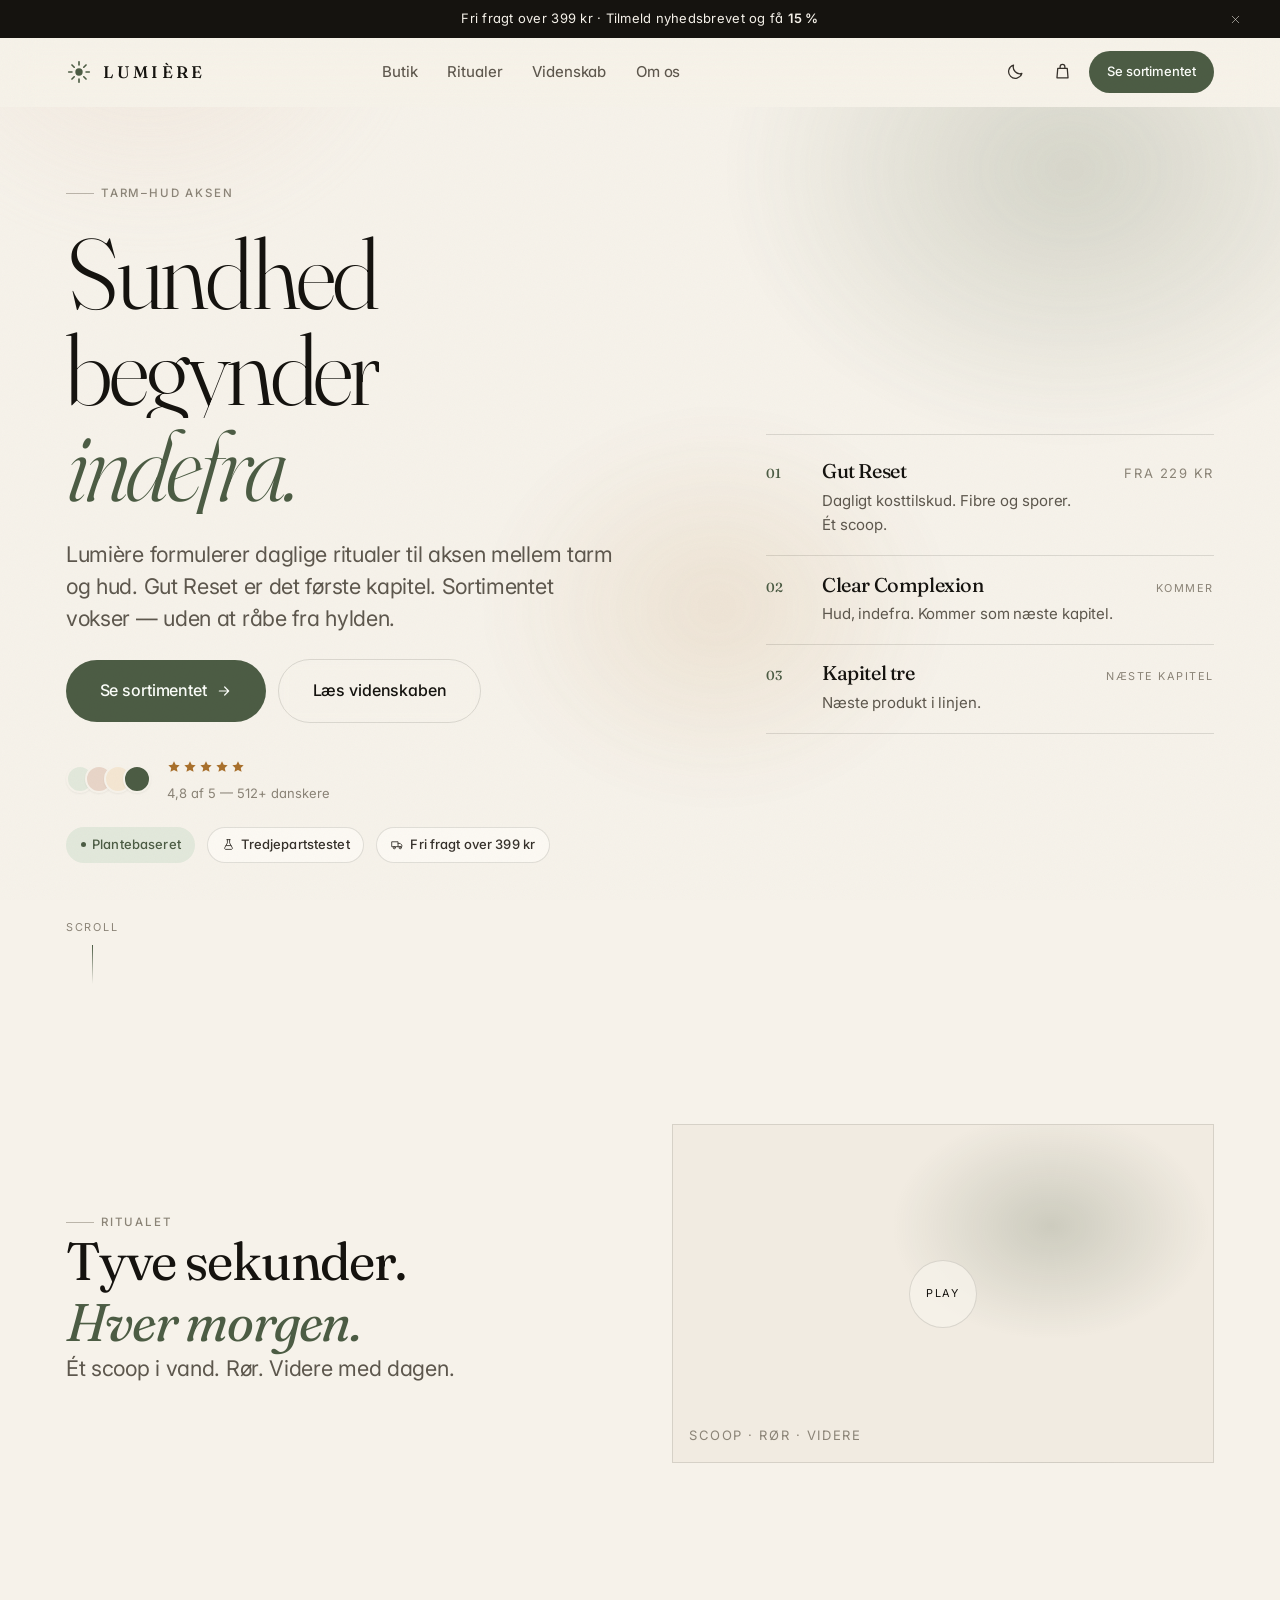
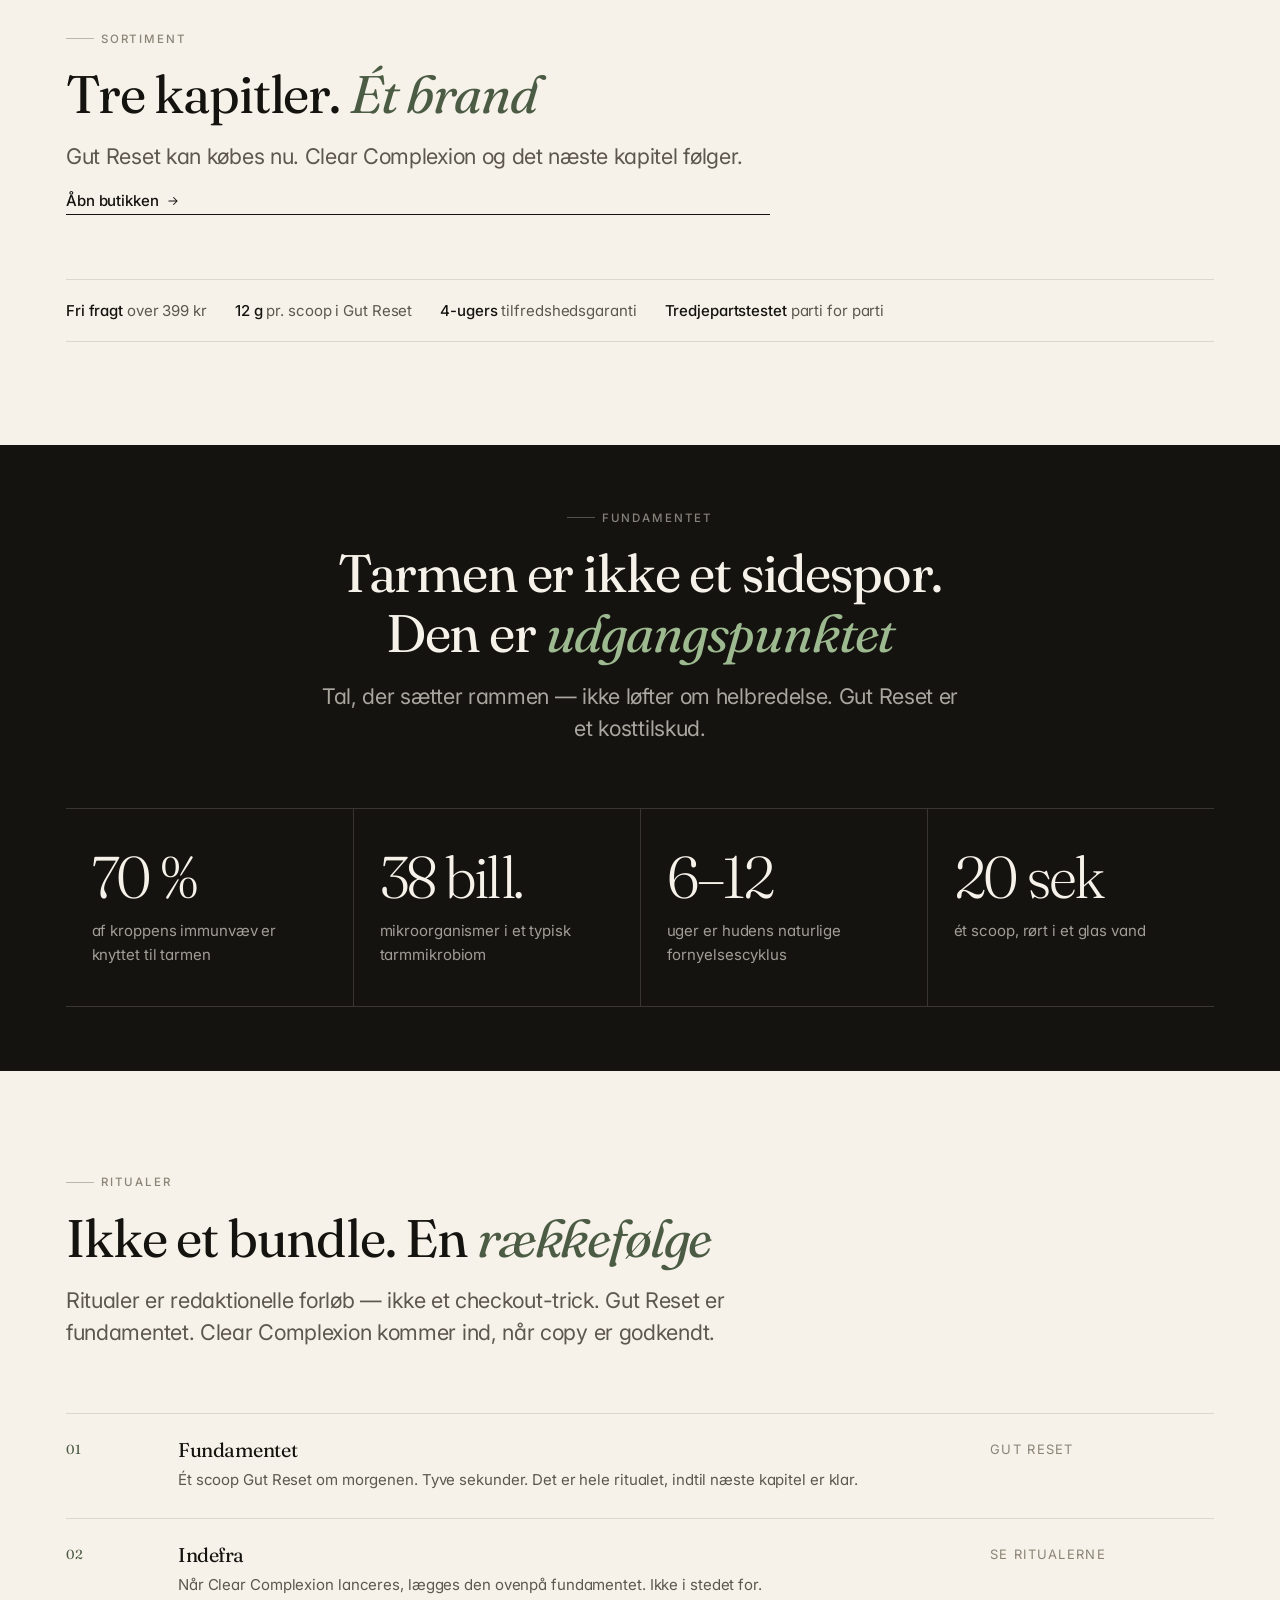
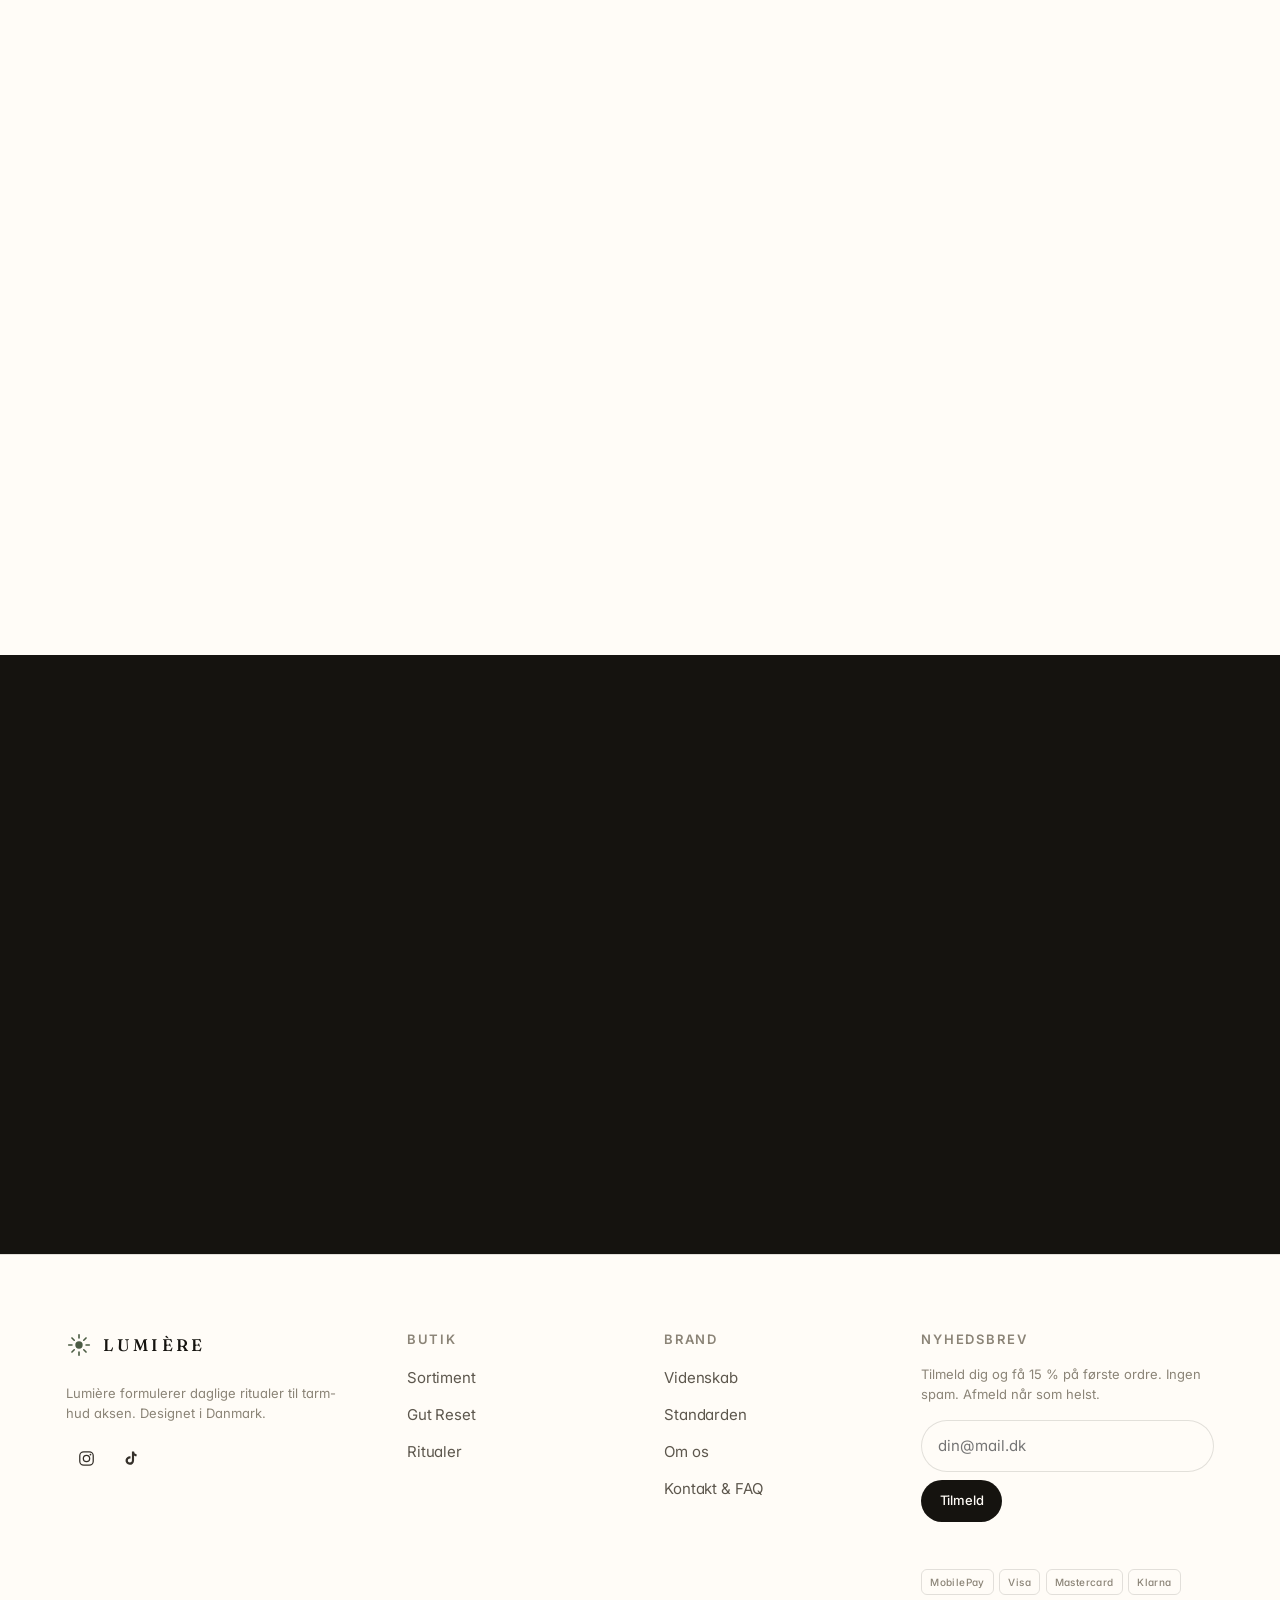
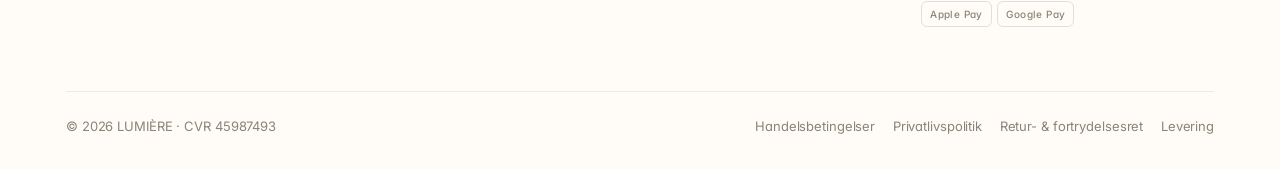
==== index.html @ 9c6ff969 "Add the Lumiere storefront so it can be shared on GitHub." ====
<!DOCTYPE html>
<html lang="da" data-theme="light">
<head>
<meta charset="utf-8">
<meta name="viewport" content="width=device-width, initial-scale=1">
<title>LUMIÈRE — tarm-hud aksen, plejet indefra</title>
<meta name="description" content="Lumi&egrave;re formulerer daglige ritualer til tarm-hud aksen. Gut Reset er det f&oslash;rste kapitel. Kosttilskud fra 229 kr. Fri fragt over 399 kr.">
<meta name="theme-color" content="#f6f2ea">
<link rel="canonical" href="https://www.thelumierelab.com/da">
<link rel="icon" href="assets/img/favicon.svg" type="image/svg+xml">
<link rel="manifest" href="manifest.webmanifest">

<meta property="og:type" content="website">
<meta property="og:locale" content="da_DK">
<meta property="og:site_name" content="LUMIÈRE">
<meta property="og:title" content="LUMIÈRE — tarm-hud aksen, plejet indefra">
<meta property="og:description" content="Daglige ritualer til tarm-hud aksen. Gut Reset er det f&oslash;rste kapitel. Kosttilskud fra 229 kr.">
<meta property="og:image" content="assets/img/og.svg">
<meta name="twitter:card" content="summary_large_image">

<link rel="preconnect" href="https://fonts.googleapis.com">
<link rel="preconnect" href="https://fonts.gstatic.com" crossorigin>
<link rel="stylesheet" href="https://fonts.googleapis.com/css2?family=Fraunces:ital,opsz,wght@0,9..144,300..600;1,9..144,300..600&family=Inter:wght@400..600&display=swap">
<link rel="stylesheet" href="assets/css/main.css">

<script>
  try {
    var t = JSON.parse(localStorage.getItem('lum.theme'));
    if (!t) t = matchMedia('(prefers-color-scheme: dark)').matches ? 'dark' : 'light';
    document.documentElement.setAttribute('data-theme', t);
  } catch (e) {}
</script>

<script type="application/ld+json">
{
  "@context": "https://schema.org",
  "@graph": [
    {
      "@type": "Organization",
      "@id": "https://www.thelumierelab.com/#org",
      "name": "LUMIERE",
      "url": "https://www.thelumierelab.com/",
      "vatID": "DK45987493",
      "address": { "@type": "PostalAddress", "addressCountry": "DK" }
    },
    {
      "@type": "WebSite",
      "@id": "https://www.thelumierelab.com/#site",
      "url": "https://www.thelumierelab.com/",
      "name": "LUMIERE",
      "inLanguage": "da-DK",
      "publisher": { "@id": "https://www.thelumierelab.com/#org" }
    },
    {
      "@type": "Product",
      "@id": "https://www.thelumierelab.com/da/produkt#gut-reset",
      "name": "Gut Reset 250 g",
      "description": "Dagligt kosttilskud med praebiotiske fibre og Bacillus coagulans. 25 portioner a 12 g.",
      "brand": { "@id": "https://www.thelumierelab.com/#org" },
      "image": "https://www.thelumierelab.com/assets/img/og.svg",
      "sku": "GR-250",
      "category": "Kosttilskud",
      "offers": {
        "@type": "AggregateOffer",
        "url": "https://www.thelumierelab.com/da/produkt",
        "priceCurrency": "DKK",
        "lowPrice": "229",
        "highPrice": "579",
        "offerCount": "3",
        "availability": "https://schema.org/InStock"
      },
      "aggregateRating": {
        "@type": "AggregateRating",
        "ratingValue": "4.8",
        "bestRating": "5",
        "ratingCount": "512",
        "reviewCount": "512"
      }
    }
  ]
}
</script>
</head>

<body>
<a class="skip-link" href="#main">Spring til indhold</a>

<!-- ================= SVG-symboler ================= -->
<svg width="0" height="0" style="position:absolute" aria-hidden="true" focusable="false">
  <defs>
    <symbol id="i-check" viewBox="0 0 24 24" fill="none" stroke="currentColor" stroke-width="1.8" stroke-linecap="round" stroke-linejoin="round"><path d="M20 6 9 17l-5-5"/></symbol>
    <symbol id="i-arrow" viewBox="0 0 24 24" fill="none" stroke="currentColor" stroke-width="1.8" stroke-linecap="round" stroke-linejoin="round"><path d="M5 12h14M13 6l6 6-6 6"/></symbol>
    <symbol id="i-arrow-l" viewBox="0 0 24 24" fill="none" stroke="currentColor" stroke-width="1.8" stroke-linecap="round" stroke-linejoin="round"><path d="M19 12H5M11 6l-6 6 6 6"/></symbol>
    <symbol id="i-bag" viewBox="0 0 24 24" fill="none" stroke="currentColor" stroke-width="1.6" stroke-linecap="round" stroke-linejoin="round"><path d="M6 8h12l1 12H5L6 8Z"/><path d="M9 8V6a3 3 0 0 1 6 0v2"/></symbol>
    <symbol id="i-sun" viewBox="0 0 24 24" fill="none" stroke="currentColor" stroke-width="1.6" stroke-linecap="round"><circle cx="12" cy="12" r="4"/><path d="M12 3v2M12 19v2M3 12h2M19 12h2M5.6 5.6 7 7M17 17l1.4 1.4M18.4 5.6 17 7M7 17l-1.4 1.4"/></symbol>
    <symbol id="i-moon" viewBox="0 0 24 24" fill="none" stroke="currentColor" stroke-width="1.6" stroke-linecap="round" stroke-linejoin="round"><path d="M20 14.5A8.5 8.5 0 0 1 9.5 4a8.5 8.5 0 1 0 10.5 10.5Z"/></symbol>
    <symbol id="i-close" viewBox="0 0 24 24" fill="none" stroke="currentColor" stroke-width="1.7" stroke-linecap="round"><path d="M6 6l12 12M18 6 6 18"/></symbol>
    <symbol id="i-flask" viewBox="0 0 24 24" fill="none" stroke="currentColor" stroke-width="1.6" stroke-linecap="round" stroke-linejoin="round"><path d="M9 3h6M10 3v6L5 18a2 2 0 0 0 1.8 3h10.4A2 2 0 0 0 19 18l-5-9V3"/><path d="M7.5 14h9"/></symbol>
    <symbol id="i-shield" viewBox="0 0 24 24" fill="none" stroke="currentColor" stroke-width="1.6" stroke-linecap="round" stroke-linejoin="round"><path d="M12 3l7 3v6c0 4.5-3 7.7-7 9-4-1.3-7-4.5-7-9V6l7-3Z"/><path d="M9 12l2 2 4-4"/></symbol>
    <symbol id="i-leaf" viewBox="0 0 24 24" fill="none" stroke="currentColor" stroke-width="1.6" stroke-linecap="round" stroke-linejoin="round"><path d="M4 20c0-8 5-13 16-14 0 11-5 15-11 15-2.5 0-5-.4-5-1Z"/><path d="M9 15c2-3 4.5-5 8-6"/></symbol>
    <symbol id="i-globe" viewBox="0 0 24 24" fill="none" stroke="currentColor" stroke-width="1.6" stroke-linecap="round" stroke-linejoin="round"><circle cx="12" cy="12" r="9"/><path d="M3 12h18M12 3c2.6 2.8 4 6 4 9s-1.4 6.2-4 9M12 3c-2.6 2.8-4 6-4 9s1.4 6.2 4 9"/></symbol>
    <symbol id="i-truck" viewBox="0 0 24 24" fill="none" stroke="currentColor" stroke-width="1.6" stroke-linecap="round" stroke-linejoin="round"><path d="M2 7h11v9H2zM13 10h4l3 3v3h-7"/><circle cx="6" cy="18" r="2"/><circle cx="17" cy="18" r="2"/></symbol>
    <symbol id="i-lock" viewBox="0 0 24 24" fill="none" stroke="currentColor" stroke-width="1.6" stroke-linecap="round"><rect x="4" y="10" width="16" height="10" rx="2"/><path d="M8 10V7a4 4 0 0 1 8 0v3"/></symbol>
    <symbol id="i-clock" viewBox="0 0 24 24" fill="none" stroke="currentColor" stroke-width="1.6" stroke-linecap="round" stroke-linejoin="round"><circle cx="12" cy="12" r="9"/><path d="M12 7v5l3.2 1.8"/></symbol>
    <symbol id="i-spark" viewBox="0 0 24 24" fill="none" stroke="currentColor" stroke-width="1.6" stroke-linecap="round" stroke-linejoin="round"><path d="M12 3v4M12 17v4M3 12h4M17 12h4M6.2 6.2l2.8 2.8M15 15l2.8 2.8M17.8 6.2 15 9M9 15l-2.8 2.8"/><circle cx="12" cy="12" r="2.2"/></symbol>
    <symbol id="i-star" viewBox="0 0 24 24" fill="currentColor"><path d="m12 2 2.9 6.2 6.8.8-5 4.6 1.4 6.7L12 17l-6.1 3.3L7.3 13.6l-5-4.6 6.8-.8L12 2Z"/></symbol>
    <symbol id="i-drops" viewBox="0 0 24 24" fill="none" stroke="currentColor" stroke-width="1.6" stroke-linecap="round" stroke-linejoin="round"><path d="M8 14.5c0 2.2 1.8 4 4 4s4-1.8 4-4c0-3.2-4-8.5-4-8.5S8 11.3 8 14.5Z"/><path d="M6 8.2C5.2 9.6 4.5 11.2 4.5 12.6c0 1.5 1.1 2.7 2.5 2.7"/></symbol>
    <symbol id="i-lr" viewBox="0 0 24 24" fill="none" stroke="currentColor" stroke-width="1.8" stroke-linecap="round" stroke-linejoin="round"><path d="M8 7 3 12l5 5M16 7l5 5-5 5"/></symbol>
    <symbol id="i-ig" viewBox="0 0 24 24" fill="none" stroke="currentColor" stroke-width="1.6"><rect x="3.5" y="3.5" width="17" height="17" rx="5"/><circle cx="12" cy="12" r="4"/><circle cx="17" cy="7" r="1.1" fill="currentColor" stroke="none"/></symbol>
    <symbol id="i-tt" viewBox="0 0 24 24" fill="currentColor"><path d="M16.5 3h-2.7v11.6a2.6 2.6 0 1 1-2.6-2.6c.3 0 .5 0 .8.1V9.3a5.4 5.4 0 1 0 4.5 5.3V8.2a5 5 0 0 0 3.2 1.1V6.6a3.6 3.6 0 0 1-3.2-3.6Z"/></symbol>
  </defs>
</svg>

<!-- ================= Annoncebånd ================= -->
<div class="announce" data-announce>
  <div class="announce__inner">
    <span>Fri fragt over 399 kr &middot; Tilmeld nyhedsbrevet og f&aring; <b>15 %</b></span>
    <button class="announce__close" type="button" data-announce-close aria-label="Luk besked">
      <svg width="13" height="13" aria-hidden="true"><use href="#i-close"/></svg>
    </button>
  </div>
</div>

<!-- ================= Header ================= -->
<header class="header">
  <div class="header__inner">
    <a class="brand" href="index.html" aria-label="LUMIERE, til forsiden">
      <svg class="brand__mark" viewBox="0 0 24 24" fill="none" stroke="currentColor" stroke-width="1.5" stroke-linecap="round" aria-hidden="true">
        <circle cx="12" cy="12" r="3.4" fill="currentColor" stroke="none"/>
        <path d="M12 2.5v3M12 18.5v3M2.5 12h3M18.5 12h3M5.5 5.5l2.1 2.1M16.4 16.4l2.1 2.1M18.5 5.5l-2.1 2.1M7.6 16.4l-2.1 2.1"/>
      </svg>
      <span class="brand__word">Lumi&egrave;re</span>
    </a>

    <nav class="nav" aria-label="Hovedmenu">
      <ul class="nav__list">
        <li><a class="nav__link" data-nav-link href="shop.html">Butik</a></li>
        <li><a class="nav__link" data-nav-link href="ritual.html">Ritualer</a></li>
        <li><a class="nav__link" data-nav-link href="research.html">Videnskab</a></li>
        <li><a class="nav__link" data-nav-link href="om-os.html">Om os</a></li>
      </ul>
    </nav>

    <div class="header__actions">
      <button class="icon-btn theme-toggle" type="button" aria-pressed="false" aria-label="Skift tema">
        <svg aria-hidden="true"><use href="#i-moon"/></svg>
        <svg aria-hidden="true"><use href="#i-sun"/></svg>
      </button>

      <button class="icon-btn" type="button" data-cart-trigger aria-label="Kurv">
        <svg aria-hidden="true"><use href="#i-bag"/></svg>
        <span class="icon-btn__count" data-cart-count aria-hidden="true">0</span>
      </button>

      <a class="btn btn--sm btn--sage header__cta" href="shop.html">
        <span>Se sortimentet</span>
      </a>

      <button class="icon-btn nav-toggle" type="button" data-menu-toggle aria-expanded="false" aria-controls="mobile-menu" aria-label="Menu">
        <span class="nav-toggle__box" aria-hidden="true"><i></i><i></i><i></i></span>
      </button>
    </div>
  </div>
  <div class="progress" aria-hidden="true"></div>
</header>

<!-- ================= Mobilmenu ================= -->
<div class="mobile-menu" id="mobile-menu" data-menu aria-hidden="true">
  <div class="mobile-menu__top">
    <span class="brand__word">Lumi&egrave;re</span>
    <button class="icon-btn" type="button" data-menu-toggle aria-label="Luk menu">
      <svg aria-hidden="true"><use href="#i-close"/></svg>
    </button>
  </div>
  <nav aria-label="Mobilmenu">
    <ul class="mobile-menu__list">
      <li><a class="mobile-menu__link" style="--i:0" href="shop.html"><span>01</span>Butik</a></li>
      <li><a class="mobile-menu__link" style="--i:1" href="ritual.html"><span>02</span>Ritualer</a></li>
      <li><a class="mobile-menu__link" style="--i:2" href="research.html"><span>03</span>Videnskab</a></li>
      <li><a class="mobile-menu__link" style="--i:3" href="om-os.html"><span>04</span>Om os</a></li>
      <li><a class="mobile-menu__link" style="--i:4" href="kontakt.html"><span>05</span>Kontakt</a></li>
    </ul>
  </nav>
  <a class="btn btn--sage btn--full btn--lg" href="shop.html">
    <span>Se sortimentet</span>
  </a>
</div>

<main id="main">

  <!-- ================= Hero ================= -->
  <section class="hero" aria-labelledby="hero-title">
    <div class="hero__aura" aria-hidden="true"></div>
    <div class="wrap hero__grid">
      <div class="hero__copy">
        <span class="eyebrow">Tarm&ndash;hud aksen</span>

        <h1 class="display hero__title" id="hero-title">
          <span class="line" style="--i:0"><span>Sundhed</span></span>
          <span class="line" style="--i:1"><span>begynder</span></span>
          <span class="line" style="--i:2"><span><em>indefra.</em></span></span>
        </h1>

        <p class="lead">
          Lumi&egrave;re formulerer daglige ritualer til aksen mellem tarm og hud.
          Gut Reset er det f&oslash;rste kapitel. Sortimentet vokser &mdash; uden at r&aring;be
          fra hylden.
        </p>

        <div class="row">
          <a class="btn btn--sage btn--lg" href="shop.html">
            <span>Se sortimentet</span>
            <svg width="16" height="16" aria-hidden="true"><use href="#i-arrow"/></svg>
          </a>
          <a class="btn btn--ghost btn--lg" href="research.html">
            <span>L&aelig;s videnskaben</span>
          </a>
        </div>

        <div class="hero__proof">
          <div class="avatars" aria-hidden="true"><i></i><i></i><i></i><i></i></div>
          <div>
            <div class="stars" aria-hidden="true">
              <svg><use href="#i-star"/></svg><svg><use href="#i-star"/></svg><svg><use href="#i-star"/></svg><svg><use href="#i-star"/></svg><svg><use href="#i-star"/></svg>
            </div>
            <p class="fine"><span data-rating>4,8</span> af 5 &mdash; <span data-review-count>512</span>+ danskere</p>
          </div>
        </div>

        <div class="row">
          <span class="pill pill--sage"><i></i>Plantebaseret</span>
          <span class="pill"><svg width="13" height="13" aria-hidden="true"><use href="#i-flask"/></svg>Tredjepartstestet</span>
          <span class="pill"><svg width="13" height="13" aria-hidden="true"><use href="#i-truck"/></svg>Fri fragt over 399 kr</span>
        </div>

        <a class="scroll-cue" href="#sortiment">
          <span>Scroll</span>
          <span class="scroll-cue__line" aria-hidden="true"></span>
        </a>
      </div>

      <div class="hero__stage">
        <div class="folio folio--stage" aria-label="Sortiment">
          <a class="folio__row" href="produkt.html">
            <span class="folio__n">01</span>
            <div>
              <h3>Gut Reset</h3>
              <p>Dagligt kosttilskud. Fibre og sporer. &Eacute;t scoop.</p>
            </div>
            <span class="folio__meta">Fra 229 kr</span>
          </a>
          <a class="folio__row" href="produkt.html?p=clear-complexion">
            <span class="folio__n">02</span>
            <div>
              <h3>Clear Complexion</h3>
              <p>Hud, indefra. Kommer som n&aelig;ste kapitel.</p>
            </div>
            <span class="folio__meta pending">Kommer</span>
          </a>
          <a class="folio__row" href="produkt.html?p=kapitel-tre">
            <span class="folio__n">03</span>
            <div>
              <h3>Kapitel tre</h3>
              <p>N&aelig;ste produkt i linjen.</p>
            </div>
            <span class="folio__meta pending">N&aelig;ste kapitel</span>
          </a>
        </div>
      </div>
    </div>
  </section>

  <section class="section section--tight" aria-labelledby="media-h">
    <div class="wrap split">
      <div data-reveal>
        <span class="eyebrow">Ritualet</span>
        <h2 id="media-h">Tyve sekunder. <em>Hver morgen.</em></h2>
        <p class="lead">
          &Eacute;t scoop i vand. R&oslash;r. Videre med dagen.
        </p>
      </div>
      <figure class="media-slot" data-media data-reveal="right">
        <button class="media-slot__play" type="button" data-media-play>
          <span>Play</span>
        </button>
        <figcaption class="media-slot__cap">Scoop &middot; r&oslash;r &middot; videre</figcaption>
      </figure>
    </div>
  </section>

  <!-- ================= Folio ================= -->
  <section class="section" id="sortiment" aria-labelledby="folio-h">
    <div class="wrap">
      <div class="section-head" data-reveal>
        <span class="eyebrow">Sortiment</span>
        <h2 id="folio-h">Tre kapitler. <em>&Eacute;t brand</em></h2>
        <p class="lead">
          Gut Reset kan k&oslash;bes nu. Clear Complexion og det n&aelig;ste kapitel f&oslash;lger.
        </p>
        <a class="link" href="shop.html">&Aring;bn butikken <svg width="14" height="14" aria-hidden="true"><use href="#i-arrow"/></svg></a>
      </div>
      <p class="proof-line">
        <span><b>Fri fragt</b> over <span data-ship-threshold>399</span> kr</span>
        <span><b><span data-scoop>12</span> g</b> pr. scoop i Gut Reset</span>
        <span><b><span data-guarantee>4</span>-ugers</b> tilfredshedsgaranti</span>
        <span><b>Tredjepartstestet</b> parti for parti</span>
      </p>
    </div>
  </section>

  <!-- ================= Statistik ================= -->
  <section class="section section--ink section--tight" aria-labelledby="stats-h">
    <div class="wrap">
      <div class="section-head section-head--center">
        <span class="eyebrow">Fundamentet</span>
        <h2 id="stats-h">Tarmen er ikke et sidespor. Den er <em>udgangspunktet</em></h2>
        <p class="lead">Tal, der s&aelig;tter rammen &mdash; ikke l&oslash;fter om helbredelse. Gut Reset er et kosttilskud.</p>
      </div>
      <div class="stats" data-reveal-group>
        <div class="stat" data-reveal>
          <span class="stat__value" data-count="70" data-suffix=" %">70 %</span>
          <p class="stat__label">af kroppens immunv&aelig;v er knyttet til tarmen</p>
        </div>
        <div class="stat" data-reveal>
          <span class="stat__value" data-count="38" data-suffix=" bill.">38 bill.</span>
          <p class="stat__label">mikroorganismer i et typisk tarmmikrobiom</p>
        </div>
        <div class="stat" data-reveal>
          <span class="stat__value">6&ndash;12</span>
          <p class="stat__label">uger er hudens naturlige fornyelsescyklus</p>
        </div>
        <div class="stat" data-reveal>
          <span class="stat__value" data-count="20" data-suffix=" sek">20 sek</span>
          <p class="stat__label">&eacute;t scoop, r&oslash;rt i et glas vand</p>
        </div>
      </div>
    </div>
  </section>

  <!-- ================= Ritual ================= -->
  <section class="section" aria-labelledby="method-h">
    <div class="wrap">
      <div class="section-head" data-reveal>
        <span class="eyebrow">Ritualer</span>
        <h2 id="method-h">Ikke et bundle. En <em>r&aelig;kkef&oslash;lge</em></h2>
        <p class="lead">
          Ritualer er redaktionelle forl&oslash;b &mdash; ikke et checkout-trick. Gut Reset
          er fundamentet. Clear Complexion kommer ind, n&aring;r copy er godkendt.
        </p>
      </div>
      <div class="protocol" data-reveal>
        <article class="protocol__step">
          <span class="protocol__n">01</span>
          <div>
            <h3>Fundamentet</h3>
            <p>&Eacute;t scoop Gut Reset om morgenen. Tyve sekunder. Det er hele ritualet, indtil n&aelig;ste kapitel er klar.</p>
          </div>
          <a class="protocol__ref" href="produkt.html">Gut Reset</a>
        </article>
        <article class="protocol__step">
          <span class="protocol__n">02</span>
          <div>
            <h3>Indefra</h3>
            <p>N&aring;r Clear Complexion lanceres, l&aelig;gges den ovenp&aring; fundamentet. Ikke i stedet for.</p>
          </div>
          <a class="protocol__ref" href="ritual.html">Se ritualerne</a>
        </article>
      </div>
    </div>
  </section>

  <!-- ================= Tarm-hud aksen ================= -->
  <section class="section section--paper defer-paint" aria-labelledby="axis-h">
    <div class="wrap split">
      <div data-reveal="left">
        <span class="eyebrow">Aksen</span>
        <h2 id="axis-h">Tarm og hud taler sammen. Vi formulerer til <em>begge ender</em></h2>
        <p class="lead">
          Tarm-hud aksen er tovejskommunikation: mikrobiom, immunv&aelig;v, signalstoffer
          og hudens overflade. Vi formulerer til begge ender &mdash; f&oslash;rst med Gut Reset,
          siden med flere kapitler.
        </p>
        <p class="muted">
          Vi p&aring;st&aring;r ikke at behandle hudlidelser. Vi bygger et dagligt pulver,
          du kan holde, med ingredienser der er unders&oslash;gt i litteraturen.
        </p>
        <a class="link" href="research.html">
          <span>L&aelig;s mekanismen</span>
          <svg width="14" height="14" aria-hidden="true"><use href="#i-arrow"/></svg>
        </a>
      </div>
      <svg class="axis" viewBox="0 0 560 360" role="img" aria-label="Diagram af tarm-hud aksen" data-reveal="right">
        <rect x="8" y="8" width="544" height="344" rx="22" fill="var(--paper-sunk, #f3eee4)" stroke="var(--line-soft, rgba(21,19,15,.08))"/>
        <circle cx="130" cy="180" r="78" fill="none" stroke="var(--sage, #4c5c44)" stroke-width="1.4"/>
        <circle cx="430" cy="180" r="78" fill="none" stroke="var(--amber, #a9702c)" stroke-width="1.4"/>
        <path class="axis-flow" d="M208 180h144" fill="none" stroke="var(--sage, #4c5c44)" stroke-width="1.6"/>
        <path d="M342 174l10 6-10 6" fill="none" stroke="var(--sage, #4c5c44)" stroke-width="1.6" stroke-linecap="round" stroke-linejoin="round"/>
        <path d="M218 186l-10-6 10-6" fill="none" stroke="var(--amber, #a9702c)" stroke-width="1.6" stroke-linecap="round" stroke-linejoin="round" opacity=".7"/>
        <text x="130" y="174" text-anchor="middle" font-family="Georgia, serif" font-size="22" fill="currentColor">Tarm</text>
        <text x="130" y="198" text-anchor="middle" font-family="system-ui, sans-serif" font-size="11" letter-spacing="1.4" fill="var(--ink-40, #8b8477)">MIKROBIOM</text>
        <text x="430" y="174" text-anchor="middle" font-family="Georgia, serif" font-size="22" fill="currentColor">Hud</text>
        <text x="430" y="198" text-anchor="middle" font-family="system-ui, sans-serif" font-size="11" letter-spacing="1.4" fill="var(--ink-40, #8b8477)">OVERFLADE</text>
        <text x="280" y="158" text-anchor="middle" font-family="system-ui, sans-serif" font-size="10" letter-spacing="1.8" fill="var(--ink-40, #8b8477)">SIGNALER</text>
        <text x="280" y="322" text-anchor="middle" font-family="system-ui, sans-serif" font-size="11" fill="var(--ink-40, #8b8477)">Fibre &middot; sporer &middot; dagligt ritual</text>
      </svg>
    </div>
  </section>

  <!-- ================= Ingredienser ================= -->
  <section class="section defer-paint" aria-labelledby="ing-h">
    <div class="wrap">
      <div class="section-head" data-reveal>
        <span class="eyebrow">Det f&oslash;rste kapitel</span>
        <h2 id="ing-h">Hvad der er i posen &mdash; og <em>hvorfor</em></h2>
        <p class="lead">Fem kerner med andele p&aring; etiketten. Resten er fibre, urter og smag. Ingen propriet&aelig;re blandinger.</p>
      </div>

      <div class="tabs" data-tabs>
        <div class="tabs__list" role="tablist" aria-label="Ingredienser">
          <button class="tabs__tab" role="tab" id="t-phgg" aria-controls="p-phgg" aria-selected="true" type="button">
            PHGG <small>24 %</small>
          </button>
          <button class="tabs__tab" role="tab" id="t-rs2" aria-controls="p-rs2" aria-selected="false" tabindex="-1" type="button">
            RS2 <small>24 %</small>
          </button>
          <button class="tabs__tab" role="tab" id="t-psyllium" aria-controls="p-psyllium" aria-selected="false" tabindex="-1" type="button">
            Psyllium <small>16 %</small>
          </button>
          <button class="tabs__tab" role="tab" id="t-inulin" aria-controls="p-inulin" aria-selected="false" tabindex="-1" type="button">
            Inulin <small>12 %</small>
          </button>
          <button class="tabs__tab" role="tab" id="t-bc" aria-controls="p-bc" aria-selected="false" tabindex="-1" type="button">
            B. coagulans <small>&ge; 5&ndash;10 mia. CFU</small>
          </button>
        </div>

        <div>
          <div class="tabs__panel" role="tabpanel" id="p-phgg" aria-labelledby="t-phgg" tabindex="0">
            <div class="split split--wide-left" style="align-items:start;gap:2rem">
              <div class="stack-4">
                <h3>Partielt hydrolyseret guargummi</h3>
                <p class="muted">
                  PHGG er en opl&oslash;selig fiber, valgt fordi den typisk t&aring;les bedre
                  end mange andre pr&aelig;biotika. Den n&aelig;rer tarmbakterier uden at
                  fylde glasset med slimet tekstur.
                </p>
              </div>
              <table class="spec">
                <tbody>
                  <tr><th scope="row">Andel af formlen</th><td>24 %</td></tr>
                  <tr><th scope="row">M&aelig;ngde pr. portion</th><td>ca. 2,9 g</td></tr>
                  <tr><th scope="row">Kilde</th><td>Guarb&oslash;nner, partielt hydrolyseret</td></tr>
                  <tr><th scope="row">Rolle</th><td>Pr&aelig;biotisk fiber</td></tr>
                </tbody>
              </table>
            </div>
          </div>

          <div class="tabs__panel" role="tabpanel" id="p-rs2" aria-labelledby="t-rs2" tabindex="0" hidden>
            <div class="split split--wide-left" style="align-items:start;gap:2rem">
              <div class="stack-4">
                <h3>Resistent stivelse type 2</h3>
                <p class="muted">
                  RS2 fra gr&oslash;nne bananer n&aring;r tyktarmen, hvor bakterier kan
                  fermentere den. En stille, m&aelig;tende fiber &mdash; ikke en s&oslash;d smoothie-base.
                </p>
              </div>
              <table class="spec">
                <tbody>
                  <tr><th scope="row">Andel af formlen</th><td>24 %</td></tr>
                  <tr><th scope="row">M&aelig;ngde pr. portion</th><td>ca. 2,9 g</td></tr>
                  <tr><th scope="row">Kilde</th><td>Gr&oslash;n banan (Musa paradisiaca)</td></tr>
                  <tr><th scope="row">Rolle</th><td>Fermenterbar stivelse</td></tr>
                </tbody>
              </table>
            </div>
          </div>

          <div class="tabs__panel" role="tabpanel" id="p-psyllium" aria-labelledby="t-psyllium" tabindex="0" hidden>
            <div class="split split--wide-left" style="align-items:start;gap:2rem">
              <div class="stack-4">
                <h3>Ultrafint psyllium husk</h3>
                <p class="muted">
                  Finmalede fr&oslash;skaller, der binder vand og giver volumen.
                  Ultrafint, s&aring; glasset ikke bliver en gel&eacute;klump.
                </p>
              </div>
              <table class="spec">
                <tbody>
                  <tr><th scope="row">Andel af formlen</th><td>16 %</td></tr>
                  <tr><th scope="row">M&aelig;ngde pr. portion</th><td>ca. 1,9 g</td></tr>
                  <tr><th scope="row">Kilde</th><td>Plantago ovata, ultrafint husk</td></tr>
                  <tr><th scope="row">Vandbinding</th><td>Ca. 10&times; egen v&aelig;gt</td></tr>
                </tbody>
              </table>
            </div>
          </div>

          <div class="tabs__panel" role="tabpanel" id="p-inulin" aria-labelledby="t-inulin" tabindex="0" hidden>
            <div class="split split--wide-left" style="align-items:start;gap:2rem">
              <div class="stack-4">
                <h3>Inulin fra cikorierod</h3>
                <p class="muted">
                  Et af de bedst unders&oslash;gte pr&aelig;biotika, vi har. Inulin er en
                  fruktan, som bifidobakterier gerne fermenterer. Doseret, ikke dumpet.
                </p>
              </div>
              <table class="spec">
                <tbody>
                  <tr><th scope="row">Andel af formlen</th><td>12 %</td></tr>
                  <tr><th scope="row">M&aelig;ngde pr. portion</th><td>ca. 1,4 g</td></tr>
                  <tr><th scope="row">Kilde</th><td>Cikorierod</td></tr>
                  <tr><th scope="row">Rolle</th><td>Pr&aelig;biotisk fruktan</td></tr>
                </tbody>
              </table>
            </div>
          </div>

          <div class="tabs__panel" role="tabpanel" id="p-bc" aria-labelledby="t-bc" tabindex="0" hidden>
            <div class="split split--wide-left" style="align-items:start;gap:2rem">
              <div class="stack-4">
                <h3>Bacillus coagulans</h3>
                <p class="muted">
                  Sporedannende kultur, valgt fordi sporer t&aring;ler t&oslash;r pulvertid
                  og mavesyre bedre end mange sarte m&aelig;lkesyrebakterier. &ge; 5&ndash;10
                  milliarder CFU pr. portion ved fremstilling.
                </p>
              </div>
              <table class="spec">
                <tbody>
                  <tr><th scope="row">M&aelig;ngde pr. portion</th><td>&ge; 5&ndash;10 mia. CFU</td></tr>
                  <tr><th scope="row">Form</th><td>T&oslash;rre sporer i pulveret</td></tr>
                  <tr><th scope="row">Opbevaring</th><td>Rumtemperatur. Ingen k&oslash;ling</td></tr>
                  <tr><th scope="row">Rolle</th><td>Sporedannende probiotika</td></tr>
                </tbody>
              </table>
            </div>
          </div>
        </div>
      </div>

      <p class="fine" style="margin-top:2rem">
        Plus akacie, &aelig;blefiber, baobab, ingef&aelig;r, pebermynte, m&aelig;lkeb&oslash;tte, vanilje og munkefrugt.
        <a class="link" href="research.html">Se hele kompositionen <svg width="14" height="14" aria-hidden="true"><use href="#i-arrow"/></svg></a>
      </p>
    </div>
  </section>

  <!-- ================= Før / efter ================= -->
  <section class="section section--sunk defer-paint" aria-labelledby="comp-h">
    <div class="wrap split">
      <div data-reveal="left">
        <span class="eyebrow">Tolv uger</span>
        <h2 id="comp-h">Overfladen fort&aelig;ller historien <em>langsomt</em></h2>
        <p class="lead">
          En illustration af, hvordan hudens tekstur kan &aelig;ndre sig over uger.
          Tr&aelig;k i h&aring;ndtaget. Individuelle resultater varierer.
        </p>
        <p class="muted">Individuelle resultater varierer. Gut Reset er et kosttilskud, ikke en hudbehandling.</p>
      </div>
      <div class="compare" style="--x:52%" data-compare data-reveal="right">
        <div class="compare__pane">
          <img src="assets/img/surface-before.svg" alt="Illustration: uj&aelig;vn overflade" width="800" height="600">
          <span class="compare__label compare__label--l">F&oslash;r</span>
        </div>
        <div class="compare__pane compare__pane--after">
          <img src="assets/img/surface-after.svg" alt="Illustration: roligere overflade efter 12 uger" width="800" height="600">
          <span class="compare__label compare__label--r">Efter 12 uger</span>
        </div>
        <div class="compare__handle" aria-hidden="true">
          <div class="compare__grip">
            <svg><use href="#i-lr"/></svg>
          </div>
        </div>
        <input class="compare__range" type="range" min="0" max="100" value="52" aria-label="Sammenlign f&oslash;r og efter 12 uger">
      </div>
    </div>
  </section>

  <!-- ================= Standarden ================= -->
  <section class="section defer-paint" aria-labelledby="trust-h">
    <div class="wrap">
      <div class="section-head" data-reveal>
        <span class="eyebrow">Standarden</span>
        <h2 id="trust-h">Samme krav til hvert kapitel. <em>Ikke kun det f&oslash;rste</em></h2>
        <p class="lead">Tredjepartstest, deklaration og garanti &mdash; ogs&aring; n&aring;r sortimentet vokser.</p>
      </div>
      <ul class="rules" data-reveal>
        <li>
          <b>Test</b>
          <span>Hvert parti Gut Reset testes uafh&aelig;ngigt, f&oslash;r det sendes. Analysecertifikat kan rekvireres.</span>
        </li>
        <li>
          <b>EU-regler</b>
          <span>Kosttilskud under europ&aelig;isk f&oslash;devarelov. Ingen sygdomsanprisninger.</span>
        </li>
        <li>
          <b>Deklaration</b>
          <span>Ingen fyldstoffer, ingen propriet&aelig;re blandinger. Andele st&aring;r p&aring; siden.</span>
        </li>
        <li>
          <b>Garanti</b>
          <span><span data-guarantee>4</span>-ugers tilfredshedsgaranti ved daglig brug. Skriv, hvis det ikke f&oslash;ltes rigtigt.</span>
        </li>
      </ul>
      <p class="fine" style="margin-top:1.5rem">
        <a class="link" href="standards.html">L&aelig;s hele standarden <svg width="14" height="14" aria-hidden="true"><use href="#i-arrow"/></svg></a>
      </p>
    </div>
  </section>

  <!-- ================= Forskellen ================= -->
  <section class="section section--paper defer-paint" aria-labelledby="diff-h">
    <div class="wrap">
      <div class="section-head" data-reveal>
        <span class="eyebrow">Hvorfor Lumi&egrave;re</span>
        <h2 id="diff-h">Hvorfor det her ikke er <em>endnu et pulver</em></h2>
      </div>
      <div class="numbered" data-reveal-group>
        <div class="numbered__item" data-reveal>
          <span class="numbered__n">01</span>
          <h3>Et ritual, ikke et stunt</h3>
          <p>&Eacute;t scoop om dagen. Tyve sekunder. Bygget til den, der bliver &mdash; ikke til den, der klikker &eacute;n gang.</p>
        </div>
        <div class="numbered__item" data-reveal>
          <span class="numbered__n">02</span>
          <h3>Andele p&aring; etiketten</h3>
          <p>PHGG, RS2, psyllium, inulin og sporer. Ingen &laquo;proprietary blend&raquo;. Du kan l&aelig;se, hvad du tager.</p>
        </div>
        <div class="numbered__item" data-reveal>
          <span class="numbered__n">03</span>
          <h3>Testet parti for parti</h3>
          <p>Uafh&aelig;ngig kontrol f&oslash;r frigivelse. Vi viser papiret, hvis du beder om det.</p>
        </div>
        <div class="numbered__item" data-reveal>
          <span class="numbered__n">04</span>
          <h3>Designet i Danmark</h3>
          <p>Skandinavisk ro. Vanilje og munkefrugt, s&aring; det smager af noget, du vil tage i morgen.</p>
        </div>
      </div>
    </div>
  </section>

  <!-- ================= Produkter ================= -->
  <section class="section defer-paint" aria-labelledby="shop-h">
    <div class="wrap">
      <div class="section-head">
        <span class="eyebrow">Det f&oslash;rste kapitel</span>
        <h2 id="shop-h">Gut Reset, hvis du vil <em>begynde</em></h2>
        <p class="lead">250 g r&aelig;kker til fire uger. De fleste vurderer resultatet efter otte til tolv &mdash; derfor er 12-ugers forl&oslash;bet vores anbefaling.</p>
      </div>

      <div class="shop" data-reveal-group>
        <article class="shop-card" data-reveal>
          <a href="produkt.html" class="shop-card__media" aria-label="Gut Reset 250 g">
            <img src="assets/img/pouch.svg" alt="Gut Reset 250 g pose" width="420" height="560">
          </a>
          <div class="shop-card__body">
            <span class="shop-card__meta">250 g &middot; 25 portioner</span>
            <h3><a href="produkt.html">Starter</a></h3>
            <p>Fire uger. Nok til at finde ud af, om ritualet er dit.</p>
            <div class="shop-card__foot">
              <span class="shop-card__price">229 kr<span class="shop-card__was">269 kr</span></span>
              <button class="btn btn--sm btn--sage" type="button" data-add="starter">L&aelig;g i kurv</button>
            </div>
          </div>
        </article>

        <article class="shop-card shop-card--featured" data-reveal>
          <span class="shop-card__flag">Mest valgt</span>
          <a href="produkt.html#koeb" class="shop-card__media" aria-label="Gut Reset 12 ugers forl&oslash;b">
            <img src="assets/img/pouch.svg" alt="Gut Reset 12 ugers forl&oslash;b" width="420" height="560">
          </a>
          <div class="shop-card__body">
            <span class="shop-card__meta">3 &times; 250 g &middot; 75 portioner</span>
            <h3><a href="produkt.html">12 ugers forl&oslash;b</a></h3>
            <p>Tid til b&aring;de mave og hudcyklus. Spar 108 kr mod tre l&oslash;se poser.</p>
            <div class="shop-card__foot">
              <span class="shop-card__price">579 kr<span class="shop-card__was">687 kr</span></span>
              <button class="btn btn--sm btn--sage" type="button" data-add="transform">L&aelig;g i kurv</button>
            </div>
          </div>
        </article>

        <article class="shop-card" data-reveal>
          <a href="produkt.html" class="shop-card__media" aria-label="Gut Reset 500 g">
            <img src="assets/img/pouch-500.svg" alt="Gut Reset 500 g pose" width="420" height="560">
          </a>
          <div class="shop-card__body">
            <span class="shop-card__meta">500 g &middot; 50 portioner</span>
            <h3><a href="produkt.html">Ritual</a></h3>
            <p>Otte uger i &eacute;n pose. Lavere pris pr. portion, samme formel.</p>
            <div class="shop-card__foot">
              <span class="shop-card__price">366 kr<span class="shop-card__was">429 kr</span></span>
              <button class="btn btn--sm btn--sage" type="button" data-add="ritual">L&aelig;g i kurv</button>
            </div>
          </div>
        </article>
      </div>
    </div>
  </section>

  <!-- ================= Køb ================= -->
  <section class="section defer-paint" id="koeb" aria-labelledby="buy-h">
    <div class="wrap split split--wide-right" style="align-items:start">
      <div data-reveal>
        <span class="eyebrow">K&oslash;b</span>
        <h2 id="buy-h">&Eacute;t scoop dagligt. <em>Resten passer sig selv</em></h2>
        <p class="lead">
          12 g pulver i vand, m&aelig;lk, smoothie eller morgenmadssk&aring;l.
          Ingen k&oslash;ling. Posen st&aring;r, hvor du husker den.
        </p>
        <ul class="buy__meta" style="margin-top:1.25rem">
          <li><svg aria-hidden="true"><use href="#i-check"/></svg>12 g pulver i vand, m&aelig;lk, smoothie eller morgenmadssk&aring;l</li>
          <li><svg aria-hidden="true"><use href="#i-check"/></svg>Ingen k&oslash;ling n&oslash;dvendig &mdash; posen st&aring;r, hvor du husker den</li>
          <li><svg aria-hidden="true"><use href="#i-check"/></svg>Vanilje og munkefrugt. Plantebaseret. Fri for gluten og laktose</li>
        </ul>
      </div>

      <form class="buy" data-reveal="right" onsubmit="return false">
        <div>
          <p class="fine" style="margin-bottom:.35rem">Gut Reset &middot; kosttilskud</p>
          <div class="buy__price">
            <span class="buy__now" data-price>229 kr</span>
            <span class="buy__was" data-was>269 kr</span>
            <span class="buy__per" data-per>9 kr pr. portion</span>
          </div>
        </div>

        <fieldset class="options" style="border:0;padding:0;margin:0">
          <legend class="sr-only">V&aelig;lg st&oslash;rrelse</legend>

          <label class="option">
            <input type="radio" name="variant" value="starter" checked>
            <span class="option__dot" aria-hidden="true"></span>
            <span class="option__body">
              <b>250 g &mdash; Starter</b>
              <span>1 pose &middot; 25 portioner &middot; 4 uger</span>
            </span>
            <span class="option__price">
              <b>229 kr</b>
              <span>269 kr</span>
            </span>
          </label>

          <label class="option">
            <input type="radio" name="variant" value="transform">
            <span class="option__flag">Mest valgt</span>
            <span class="option__dot" aria-hidden="true"></span>
            <span class="option__body">
              <b>12 ugers forl&oslash;b</b>
              <span>3 &times; 250 g &middot; 75 portioner &middot; spar 108 kr</span>
            </span>
            <span class="option__price">
              <b>579 kr</b>
              <span>687 kr</span>
            </span>
          </label>

          <label class="option">
            <input type="radio" name="variant" value="ritual">
            <span class="option__dot" aria-hidden="true"></span>
            <span class="option__body">
              <b>500 g &mdash; Ritual</b>
              <span>1 pose &middot; 50 portioner &middot; 8 uger</span>
            </span>
            <span class="option__price">
              <b>366 kr</b>
              <span>429 kr</span>
            </span>
          </label>
        </fieldset>

        <button class="btn btn--sage btn--lg btn--full" type="button" data-add="selected">
          <span>L&aelig;g i kurv</span>
          <svg width="17" height="17" aria-hidden="true"><use href="#i-arrow"/></svg>
        </button>

        <ul class="buy__meta">
          <li><svg aria-hidden="true"><use href="#i-truck"/></svg>Fri fragt over 399 kr &middot; afsendes hverdage inden kl. 14</li>
          <li><svg aria-hidden="true"><use href="#i-shield"/></svg>4-ugers tilfredshedsgaranti</li>
          <li><svg aria-hidden="true"><use href="#i-lock"/></svg>Sikker betaling &middot; MobilePay, kort, Klarna</li>
        </ul>
      </form>
    </div>
  </section>

  <!-- ================= Anmeldelser ================= -->
  <section class="section section--sunk defer-paint" aria-labelledby="rev-h">
    <div class="wrap">
      <div class="section-head" style="display:flex;justify-content:space-between;align-items:flex-end;flex-wrap:wrap;gap:1rem;max-width:none">
        <div>
          <span class="eyebrow">Stemmer</span>
          <h2 id="rev-h">Hvad folk <em>faktisk skriver</em></h2>
          <p class="review-origin" style="margin-top:.4rem"><span data-rating>4,8</span> / 5 &middot; <span data-review-count>512</span> verificerede anmeldelser</p>
        </div>
        <div class="rail-nav">
          <button class="icon-btn" type="button" data-rail-prev="rev" aria-label="Forrige citat">
            <svg aria-hidden="true"><use href="#i-arrow-l"/></svg>
          </button>
          <button class="icon-btn" type="button" data-rail-next="rev" aria-label="N&aelig;ste citat">
            <svg aria-hidden="true"><use href="#i-arrow"/></svg>
          </button>
        </div>
      </div>
      <div class="rail" data-rail="rev">
        <article class="quote">
          <div class="stars" aria-hidden="true">
            <svg><use href="#i-star"/></svg><svg><use href="#i-star"/></svg><svg><use href="#i-star"/></svg><svg><use href="#i-star"/></svg><svg><use href="#i-star"/></svg>
          </div>
          <blockquote>
            &ldquo;Efter to uger er den oppustethed, jeg har k&aelig;mpet med i &aring;revis, n&aelig;sten v&aelig;k om morgenen. Det smager af vanilje, ikke af straf.&rdquo;
          </blockquote>
          <div class="quote__who">
            <i>R</i>
            <div>
              <b>Rasmus</b>
              <span>Verificeret k&oslash;ber &middot; 250 g</span>
            </div>
          </div>
        </article>
        <article class="quote">
          <div class="stars" aria-hidden="true">
            <svg><use href="#i-star"/></svg><svg><use href="#i-star"/></svg><svg><use href="#i-star"/></svg><svg><use href="#i-star"/></svg><svg><use href="#i-star"/></svg>
          </div>
          <blockquote>
            &ldquo;Jeg ville have noget &aelig;rligt. Ingen hemmelig blend, ingen r&aring;ben. Min mave er roligere, og huden f&oslash;les mindre stram efter et par m&aring;neder.&rdquo;
          </blockquote>
          <div class="quote__who">
            <i>S</i>
            <div>
              <b>Sofie</b>
              <span>Verificeret k&oslash;ber &middot; 12 uger</span>
            </div>
          </div>
        </article>
        <article class="quote">
          <div class="stars" aria-hidden="true">
            <svg><use href="#i-star"/></svg><svg><use href="#i-star"/></svg><svg><use href="#i-star"/></svg><svg><use href="#i-star"/></svg><svg><use href="#i-star"/></svg>
          </div>
          <blockquote>
            &ldquo;Endelig et pulver, jeg husker at tage. Tyve sekunder. Posen st&aring;r ved kaffen. Det er det hele.&rdquo;
          </blockquote>
          <div class="quote__who">
            <i>M</i>
            <div>
              <b>Mette</b>
              <span>Verificeret k&oslash;ber &middot; 500 g</span>
            </div>
          </div>
        </article>
      </div>
    </div>
  </section>

  <!-- ================= Founder ================= -->
  <section class="section defer-paint" aria-labelledby="found-h">
    <div class="wrap wrap--mid pull" data-reveal>
      <svg width="26" height="26" style="color:var(--sage)" aria-hidden="true"><use href="#i-spark"/></svg>
      <h2 id="found-h" class="sr-only">William</h2>
      <blockquote>De fleste har ikke brug for flere produkter. De har brug for et ritual, de kan stole p&aring;.</blockquote>
      <cite>&mdash; William, grundl&aelig;gger</cite>
      <a class="link" href="om-os.html">
        <span>L&aelig;s historien</span>
        <svg width="14" height="14" aria-hidden="true"><use href="#i-arrow"/></svg>
      </a>
    </div>
  </section>

  <!-- ================= Videnskab ================= -->
  <section class="section defer-paint" aria-labelledby="jour-h">
    <div class="wrap">
      <div class="section-head" data-reveal>
        <span class="eyebrow">Videnskab</span>
        <h2 id="jour-h">Research er ikke en <em>blog i kælderen</em></h2>
        <p class="lead">Lange tekster, der forklarer formlen &mdash; uden at love sygdomsbehandling.</p>
      </div>
      <div class="journal" data-reveal>
        <a href="artikel.html">
          <span class="journal__kicker">Tarm&ndash;hud aksen</span>
          <h3>Hvorfor tarm og hud taler sammen</h3>
          <p class="fine">Mikrobielle signaler, immunv&aelig;v og hudens overflade &mdash; uden kliniske l&oslash;fter.</p>
        </a>
        <a href="research.html">
          <span class="journal__kicker">Formlen</span>
          <h3>Hvorfor Gut Reset er bygget, som den er</h3>
          <p class="fine">PHGG, RS2, psyllium, inulin og sporer. Andele p&aring; siden.</p>
        </a>
      </div>
    </div>
  </section>

  <!-- ================= FAQ ================= -->
  <section class="section section--paper defer-paint" aria-labelledby="faq-h">
    <div class="wrap wrap--mid">
      <div class="section-head">
        <span class="eyebrow">FAQ</span>
        <h2 id="faq-h">Det, folk <em>oftest sp&oslash;rger om</em></h2>
      </div>
      <div class="faq" data-faq data-faq-single>
        <div class="faq__item">
          <h3 style="font-size:inherit;margin:0">
            <button class="faq__q" type="button" aria-expanded="false" aria-controls="fq1">
              Hvor lang tid g&aring;r der, f&oslash;r jeg m&aelig;rker noget?
              <span class="faq__sign" aria-hidden="true"></span>
            </button>
          </h3>
          <div class="faq__a" id="fq1"><div><p>De fleste beskriver &aelig;ndringer i ford&oslash;jelsen inden for to til fire uger. En forskel i huden kommer typisk senere &mdash; omkring uge seks til tolv med daglig brug. Individuelt. Ingen garantier for et tidspunkt.</p></div></div>
        </div>
        <div class="faq__item">
          <h3 style="font-size:inherit;margin:0">
            <button class="faq__q" type="button" aria-expanded="false" aria-controls="fq2">
              Hvordan tager jeg Gut Reset?
              <span class="faq__sign" aria-hidden="true"></span>
            </button>
          </h3>
          <div class="faq__a" id="fq2"><div><p>&Eacute;t scoop (12 g) i et glas koldt vand, m&aelig;lk eller smoothie. R&oslash;r i tyve sekunder. Gerne om morgenen, men tidspunktet er dit. Tag det mindst to timer fra medicin.</p></div></div>
        </div>
        <div class="faq__item">
          <h3 style="font-size:inherit;margin:0">
            <button class="faq__q" type="button" aria-expanded="false" aria-controls="fq3">
              Kan jeg tage det med en sart mave?
              <span class="faq__sign" aria-hidden="true"></span>
            </button>
          </h3>
          <div class="faq__a" id="fq3"><div><p>PHGG og akacie er valgt netop for tolerabilitet. Start med en halv skefuld den f&oslash;rste uge. Mild oppustethed i starten er normalt, n&aring;r fiberindtaget stiger.</p></div></div>
        </div>
        <div class="faq__item">
          <h3 style="font-size:inherit;margin:0">
            <button class="faq__q" type="button" aria-expanded="false" aria-controls="fq4">
              Er den vegansk og fri for allergener?
              <span class="faq__sign" aria-hidden="true"></span>
            </button>
          </h3>
          <div class="faq__a" id="fq4"><div><p>Plantebaseret og fri for gluten, laktose, soja og kunstige s&oslash;demidler. S&oslash;det med munkefrugt. Har du sv&aelig;r allergi, s&aring; skriv til os f&oslash;rst.</p></div></div>
        </div>
        <div class="faq__item">
          <h3 style="font-size:inherit;margin:0">
            <button class="faq__q" type="button" aria-expanded="false" aria-controls="fq5">
              Kan jeg tage den sammen med anden medicin?
              <span class="faq__sign" aria-hidden="true"></span>
            </button>
          </h3>
          <div class="faq__a" id="fq5"><div><p>Fibre kan p&aring;virke optagelsen af andre stoffer. Tag Gut Reset mindst to timer fra din medicin, og tal med din l&aelig;ge, hvis du er i fast behandling. Det er et kosttilskud, ikke et l&aelig;gemiddel.</p></div></div>
        </div>
        <div class="faq__item">
          <h3 style="font-size:inherit;margin:0">
            <button class="faq__q" type="button" aria-expanded="false" aria-controls="fq6">
              Hvad hvis det ikke virker for mig?
              <span class="faq__sign" aria-hidden="true"></span>
            </button>
          </h3>
          <div class="faq__a" id="fq6"><div><p>Har du brugt produktet dagligt i 4 uger uden at m&aelig;rke forskel, s&aring; skriv. Vi st&aring;r bag formlen og finder en l&oslash;sning &mdash; det er vores 4-ugers tilfredshedsgaranti.</p></div></div>
        </div>
        <div class="faq__item">
          <h3 style="font-size:inherit;margin:0">
            <button class="faq__q" type="button" aria-expanded="false" aria-controls="fq7">
              Hvad koster fragt, og hvorn&aring;r sendes min ordre?
              <span class="faq__sign" aria-hidden="true"></span>
            </button>
          </h3>
          <div class="faq__a" id="fq7"><div><p>Danmark: 39 kr, fri over 399 kr. Ordrer inden kl. 14 p&aring; hverdage afsendes samme dag, n&aring;r lageret tillader det. Typisk 1&ndash;3 hverdage. EU: se handelsbetingelserne.</p></div></div>
        </div>
      </div>
      <p class="fine" style="margin-top:1.5rem">
        Flere sp&oslash;rgsm&aring;l?
        <a class="link" href="kontakt.html#faq">Se hele FAQ <svg width="14" height="14" aria-hidden="true"><use href="#i-arrow"/></svg></a>
      </p>
    </div>
  </section>

  <!-- ================= Finale ================= -->
  <section class="finale defer-paint" aria-labelledby="fin-h">
    <div class="wrap wrap--mid finale__inner">
      <svg width="26" height="26" style="color:var(--sage-bright, #9db98f)" aria-hidden="true"><use href="#i-spark"/></svg>
      <span class="eyebrow eyebrow--bare">Lumi&egrave;re</span>
      <h2 id="fin-h">Forandringen begynder <em>indefra</em></h2>
      <p class="lead">Et ritual, du kan holde. Ikke endnu et r&aring;bende kosttilskud.</p>
      <div class="row" style="justify-content:center">
        <a class="btn btn--on-ink btn--lg" href="shop.html">
          <span>Se sortimentet</span>
          <svg width="16" height="16" aria-hidden="true"><use href="#i-arrow"/></svg>
        </a>
        <a class="btn btn--on-ink-ghost btn--lg" href="produkt.html">
          <span>K&oslash;b Gut Reset</span>
        </a>
      </div>
      <ul class="trust-row">
        <li>Fri fragt over 399 kr</li>
        <li>4-ugers garanti</li>
        <li>Tredjepartstestet</li>
        <li>Designet i Danmark</li>
      </ul>
    </div>
  </section>

</main>

<!-- ================= Footer ================= -->
<footer class="footer">
  <div class="wrap">
    <div class="footer__grid">
      <div class="stack-4">
        <a class="brand brand--footer" href="index.html">
          <svg class="brand__mark" viewBox="0 0 24 24" fill="none" stroke="currentColor" stroke-width="1.5" stroke-linecap="round" aria-hidden="true">
            <circle cx="12" cy="12" r="3.4" fill="currentColor" stroke="none"/>
            <path d="M12 2.5v3M12 18.5v3M2.5 12h3M18.5 12h3M5.5 5.5l2.1 2.1M16.4 16.4l2.1 2.1M18.5 5.5l-2.1 2.1M7.6 16.4l-2.1 2.1"/>
          </svg>
          <span class="brand__word">Lumi&egrave;re</span>
        </a>
        <p class="fine">
          Lumi&egrave;re formulerer daglige ritualer til tarm-hud aksen. Designet i Danmark.
        </p>
        <div class="socials">
          <a class="icon-btn" href="https://www.instagram.com/" rel="noopener noreferrer" aria-label="Instagram">
            <svg aria-hidden="true"><use href="#i-ig"/></svg>
          </a>
          <a class="icon-btn" href="https://www.tiktok.com/" rel="noopener noreferrer" aria-label="TikTok">
            <svg aria-hidden="true"><use href="#i-tt"/></svg>
          </a>
        </div>
      </div>

      <nav aria-labelledby="f-shop">
        <h3 id="f-shop">Butik</h3>
        <ul class="footer__links">
          <li><a href="shop.html">Sortiment</a></li>
          <li><a href="produkt.html">Gut Reset</a></li>
          <li><a href="ritual.html">Ritualer</a></li>
        </ul>
      </nav>

      <nav aria-labelledby="f-brand">
        <h3 id="f-brand">Brand</h3>
        <ul class="footer__links">
          <li><a href="research.html">Videnskab</a></li>
          <li><a href="standards.html">Standarden</a></li>
          <li><a href="om-os.html">Om os</a></li>
          <li><a href="kontakt.html">Kontakt &amp; FAQ</a></li>
        </ul>
      </nav>

      <div class="stack-4">
        <h3>Nyhedsbrev</h3>
        <p class="fine">Tilmeld dig og f&aring; 15 % p&aring; f&oslash;rste ordre. Ingen spam. Afmeld n&aring;r som helst.</p>
        <form class="subscribe" data-subscribe novalidate>
          <label class="sr-only" for="nl-mail">Mailadresse</label>
          <input id="nl-mail" type="email" name="email" placeholder="din@mail.dk" autocomplete="email" required>
          <button class="btn btn--sm" type="submit">Tilmeld</button>
        </form>
        <p class="form-note" data-note role="status"></p>
        <div class="pay" aria-label="Betalingsmetoder">
          <span>MobilePay</span><span>Visa</span><span>Mastercard</span><span>Klarna</span>
          <span>Apple Pay</span><span>Google Pay</span>
        </div>
      </div>
    </div>

    <div class="footer__bottom">
      <p>&copy; <span data-year>2026</span> LUMI&Egrave;RE &middot; CVR 45987493</p>
      <nav class="footer__legal" aria-label="Juridisk">
        <a href="kontakt.html#handel">Handelsbetingelser</a>
        <a href="kontakt.html#privatliv">Privatlivspolitik</a>
        <a href="kontakt.html#retur">Retur- &amp; fortrydelsesret</a>
        <a href="kontakt.html#levering">Levering</a>
      </nav>
    </div>
  </div>
</footer>

<!-- ================= Kurv ================= -->
<div class="overlay" data-overlay aria-hidden="true"></div>

<aside class="drawer" data-cart-drawer role="dialog" aria-modal="true" aria-label="Indk&oslash;bskurv" aria-hidden="true">
  <div class="drawer__head">
    <h2>Din kurv</h2>
    <button class="icon-btn" type="button" data-cart-close aria-label="Luk kurv">
      <svg aria-hidden="true"><use href="#i-close"/></svg>
    </button>
  </div>

  <div class="drawer__body">
    <div class="ship-bar">
      <span data-ship-msg>K&oslash;b for 399 kr mere og f&aring; fri fragt</span>
      <div class="ship-bar__track">
        <div class="ship-bar__fill" data-ship-fill></div>
      </div>
    </div>

    <div class="drawer__empty" data-cart-empty>
      <svg aria-hidden="true"><use href="#i-bag"/></svg>
      <p>Din kurv er tom.</p>
      <a class="btn btn--ghost btn--sm" href="shop.html">G&aring; til butikken</a>
    </div>

    <div data-cart-items></div>
  </div>

  <div class="drawer__foot" data-cart-foot hidden>
    <div class="drawer__sum">
      <span>Subtotal</span>
      <strong data-cart-total>0 kr</strong>
    </div>
    <button class="btn btn--sage btn--full btn--lg" type="button" data-checkout>
      <span>G&aring; til sikker betaling</span>
    </button>
    <p class="fine" style="text-align:center">MobilePay &middot; kort &middot; Klarna</p>
  </div>
</aside>

<div class="toast" data-toast role="status" aria-live="polite">
  <svg aria-hidden="true"><use href="#i-check"/></svg>
  <span data-toast-text></span>
</div>

<script defer src="assets/js/main.js"></script>
</body>
</html>
---- assets/css/main.css ----
/* =========================================================================
   LUMIÈRE — Design system
   Håndskrevet CSS. Ingen frameworks, ingen build. Én fil, én request.
   ========================================================================= */

/* ---------- 1. Tokens ------------------------------------------------- */

:root {
  color-scheme: light;

  /* Farver — varm, editorial palet bygget op om "bone" og en dyb urtegrøn */
  --bone: #f6f2ea;
  --bone-deep: #ece5d9;
  --paper: #fffcf7;
  --paper-sunk: #f1ebe1;
  --ink: #15130f;
  --ink-80: #35302a;
  --ink-60: #5d574d;
  --ink-40: #8b8477;
  --line: rgba(21, 19, 15, 0.12);
  --line-soft: rgba(21, 19, 15, 0.07);

  --sage: #4c5c44;
  --sage-bright: #6d8160;
  --sage-tint: #e2e8db;
  --amber: #a9702c;
  --amber-tint: #f4e6d2;
  --blush: #e8d5c8;
  --clay: #b9765a;

  --focus: #2f6df0;

  /* Elevation — meget lav opacitet, varm tone, aldrig grå */
  --shadow-xs: 0 1px 2px rgba(21, 19, 15, 0.05);
  --shadow-sm: 0 1px 2px rgba(21, 19, 15, 0.05), 0 6px 16px -6px rgba(21, 19, 15, 0.1);
  --shadow-md: 0 1px 3px rgba(21, 19, 15, 0.05), 0 14px 34px -12px rgba(21, 19, 15, 0.16);
  --shadow-lg: 0 2px 6px rgba(21, 19, 15, 0.04), 0 32px 70px -26px rgba(21, 19, 15, 0.26);

  /* Typografi */
  --font-display: "Fraunces", "Iowan Old Style", "Palatino Linotype", Palatino, Georgia, serif;
  --font-sans: "Inter", ui-sans-serif, system-ui, -apple-system, "Segoe UI", Roboto, Helvetica, Arial, sans-serif;
  --font-mono: ui-monospace, "SF Mono", "Cascadia Mono", "Roboto Mono", Menlo, monospace;

  --fs-display: clamp(2.9rem, 1.35rem + 6.1vw, 6.5rem);
  --fs-h1: clamp(2.4rem, 1.5rem + 3.6vw, 4.5rem);
  --fs-h2: clamp(1.95rem, 1.3rem + 2.5vw, 3.4rem);
  --fs-h3: clamp(1.3rem, 1.15rem + 0.7vw, 1.85rem);
  --fs-h4: clamp(1.08rem, 1.02rem + 0.28vw, 1.25rem);
  --fs-lead: clamp(1.1rem, 1.02rem + 0.45vw, 1.35rem);
  --fs-body: clamp(1rem, 0.98rem + 0.12vw, 1.0625rem);
  --fs-sm: 0.9375rem;
  --fs-xs: 0.8125rem;
  --fs-eyebrow: 0.72rem;

  --lh-tight: 1.02;
  --lh-snug: 1.14;
  --lh-body: 1.62;

  /* Rum — modulær skala, bruges konsekvent */
  --sp-1: 0.25rem;
  --sp-2: 0.5rem;
  --sp-3: 0.75rem;
  --sp-4: 1rem;
  --sp-5: 1.5rem;
  --sp-6: 2rem;
  --sp-7: 2.75rem;
  --sp-8: 3.5rem;
  --sp-9: 5rem;
  --sp-10: 7rem;
  --section-y: clamp(4.25rem, 8vw, 8.5rem);

  /* Mål */
  --wrap: 1260px;
  --wrap-mid: 980px;
  --wrap-narrow: 700px;
  --gutter: clamp(1.25rem, 4.5vw, 3.5rem);
  --header-h: 68px;

  /* Form */
  --r-xs: 6px;
  --r-sm: 10px;
  --r-md: 16px;
  --r-lg: 24px;
  --r-xl: 34px;
  --r-pill: 999px;

  /* Bevægelse */
  --ease: cubic-bezier(0.22, 0.61, 0.36, 1);
  --ease-out: cubic-bezier(0.16, 1, 0.3, 1);
  --ease-spring: cubic-bezier(0.34, 1.42, 0.64, 1);
  --t-fast: 160ms;
  --t-mid: 320ms;
  --t-slow: 620ms;
}

[data-theme="dark"] {
  color-scheme: dark;

  --bone: #0f100e;
  --bone-deep: #0a0b09;
  --paper: #171a16;
  --paper-sunk: #121410;
  --ink: #f2efe8;
  --ink-80: #d8d3c9;
  --ink-60: #a5a096;
  --ink-40: #7b766c;
  --line: rgba(242, 239, 232, 0.14);
  --line-soft: rgba(242, 239, 232, 0.08);

  --sage: #9db98f;
  --sage-bright: #b6cfa8;
  --sage-tint: #1e2a1b;
  --amber: #dda86a;
  --amber-tint: #2b2115;
  --blush: #4a3a32;
  --clay: #d1917a;

  --shadow-xs: 0 1px 2px rgba(0, 0, 0, 0.4);
  --shadow-sm: 0 1px 2px rgba(0, 0, 0, 0.4), 0 6px 16px -6px rgba(0, 0, 0, 0.5);
  --shadow-md: 0 1px 3px rgba(0, 0, 0, 0.4), 0 14px 34px -12px rgba(0, 0, 0, 0.6);
  --shadow-lg: 0 2px 6px rgba(0, 0, 0, 0.4), 0 32px 70px -26px rgba(0, 0, 0, 0.8);
}

/* ---------- 2. Reset -------------------------------------------------- */

*,
*::before,
*::after {
  box-sizing: border-box;
}

* {
  margin: 0;
}

html {
  -webkit-text-size-adjust: 100%;
  scroll-behavior: smooth;
  scroll-padding-top: calc(var(--header-h) + 1.5rem);
}

body {
  background: var(--bone);
  color: var(--ink);
  font-family: var(--font-sans);
  font-size: var(--fs-body);
  line-height: var(--lh-body);
  font-feature-settings: "kern" 1, "liga" 1, "cv11" 1;
  letter-spacing: -0.006em;
  -webkit-font-smoothing: antialiased;
  -moz-osx-font-smoothing: grayscale;
  overflow-x: hidden;
  transition: background-color var(--t-mid) var(--ease), color var(--t-mid) var(--ease);
}

/* Filmisk kornstruktur — 1.1 kB inline SVG, ingen billedrequest */
body::after {
  content: "";
  position: fixed;
  inset: 0;
  z-index: 900;
  pointer-events: none;
  opacity: 0.035;
  mix-blend-mode: multiply;
  background-image: url("data:image/svg+xml,%3Csvg xmlns='http://www.w3.org/2000/svg' width='160' height='160'%3E%3Cfilter id='n'%3E%3CfeTurbulence type='fractalNoise' baseFrequency='0.85' numOctaves='3' stitchTiles='stitch'/%3E%3C/filter%3E%3Crect width='160' height='160' filter='url(%23n)'/%3E%3C/svg%3E");
}

[data-theme="dark"] body::after,
body[data-theme="dark"]::after {
  mix-blend-mode: screen;
  opacity: 0.05;
}

img,
video {
  display: block;
  max-width: 100%;
  height: auto;
}

svg {
  display: block;
  max-width: 100%;
}

/* Sprite-arket må ikke rammes af height:auto — ellers forsvinder <use> */
body > svg[aria-hidden="true"][focusable="false"] {
  position: absolute;
  width: 0;
  height: 0;
  overflow: hidden;
  max-width: none;
}

button,
input,
select,
textarea {
  font: inherit;
  color: inherit;
}

button {
  background: none;
  border: 0;
  cursor: pointer;
}

a {
  color: inherit;
  text-decoration: none;
}

ul,
ol {
  list-style: none;
  padding: 0;
}

table {
  border-collapse: collapse;
  width: 100%;
}

:focus-visible {
  outline: 2px solid var(--focus);
  outline-offset: 3px;
  border-radius: var(--r-xs);
}

::selection {
  background: var(--sage);
  color: var(--paper);
}

/* ---------- 3. Typografi --------------------------------------------- */

h1,
h2,
h3,
h4 {
  font-family: var(--font-display);
  font-weight: 400;
  letter-spacing: -0.022em;
  text-wrap: balance;
  color: var(--ink);
}

h1 {
  font-size: var(--fs-h1);
  line-height: var(--lh-tight);
}

h2 {
  font-size: var(--fs-h2);
  line-height: var(--lh-snug);
}

h3 {
  font-size: var(--fs-h3);
  line-height: 1.2;
}

h4 {
  font-size: var(--fs-h4);
  line-height: 1.3;
  letter-spacing: -0.014em;
}

p {
  text-wrap: pretty;
}

.display {
  font-family: var(--font-display);
  font-size: var(--fs-display);
  font-weight: 300;
  line-height: 0.96;
  letter-spacing: -0.038em;
}

.display em,
h1 em,
h2 em {
  font-style: italic;
  color: var(--sage);
}

.lead {
  font-size: var(--fs-lead);
  line-height: 1.5;
  color: var(--ink-60);
  letter-spacing: -0.014em;
  max-width: 56ch;
}

.eyebrow {
  display: inline-flex;
  align-items: center;
  gap: 0.6em;
  font-family: var(--font-sans);
  font-size: var(--fs-eyebrow);
  font-weight: 500;
  letter-spacing: 0.16em;
  text-transform: uppercase;
  color: var(--ink-40);
}

.eyebrow::before {
  content: "";
  width: 1.75rem;
  height: 1px;
  background: currentColor;
  opacity: 0.55;
}

.eyebrow--bare::before {
  display: none;
}

.muted {
  color: var(--ink-60);
}

.fine {
  font-size: var(--fs-xs);
  line-height: 1.55;
  color: var(--ink-40);
  letter-spacing: 0;
}

.num {
  font-family: var(--font-display);
  font-variant-numeric: tabular-nums;
  font-weight: 300;
  letter-spacing: -0.04em;
}

/* ---------- 4. Layout ------------------------------------------------- */

.wrap {
  width: 100%;
  max-width: var(--wrap);
  margin-inline: auto;
  padding-inline: var(--gutter);
}

.wrap--mid {
  max-width: var(--wrap-mid);
}

.wrap--narrow {
  max-width: var(--wrap-narrow);
}

.section {
  padding-block: var(--section-y);
  position: relative;
}

.section--tight {
  padding-block: clamp(3rem, 5vw, 5rem);
}

.section--paper {
  background: var(--paper);
}

.section--sunk {
  background: var(--paper-sunk);
}

.section--ink {
  background: #15130f;
  color: #f6f2ea;
}

[data-theme="dark"] .section--ink {
  background: #0a0b09;
}

.section--ink h2,
.section--ink h3,
.section--ink h4 {
  color: #f6f2ea;
}

.section--ink h1 em,
.section--ink h2 em,
.section--ink .display em {
  color: #9db98f;
}

.section--ink .lead,
.section--ink .muted {
  color: rgba(246, 242, 234, 0.66);
}

.section--ink .eyebrow {
  color: rgba(246, 242, 234, 0.5);
}

.section-head {
  display: flex;
  flex-direction: column;
  gap: var(--sp-4);
  max-width: 64ch;
  margin-bottom: clamp(2.5rem, 5vw, 4.5rem);
}

.section-head--center {
  align-items: center;
  text-align: center;
  margin-inline: auto;
}

.section-head--center .lead {
  margin-inline: auto;
  text-align: center;
}

.rule {
  height: 1px;
  background: var(--line);
  border: 0;
}

.grid {
  display: grid;
  gap: clamp(1rem, 2.2vw, 1.75rem);
}

.grid--2 {
  grid-template-columns: repeat(auto-fit, minmax(min(100%, 22rem), 1fr));
}

.grid--3 {
  grid-template-columns: repeat(auto-fit, minmax(min(100%, 17rem), 1fr));
}

.grid--4 {
  grid-template-columns: repeat(auto-fit, minmax(min(100%, 13.5rem), 1fr));
}

.split {
  display: grid;
  gap: clamp(2rem, 5vw, 4.5rem);
  align-items: center;
}

@media (min-width: 62rem) {
  .split {
    grid-template-columns: 1fr 1fr;
  }

  .split--wide-left {
    grid-template-columns: 1.15fr 0.85fr;
  }

  .split--wide-right {
    grid-template-columns: 0.85fr 1.15fr;
  }

  .split--sticky > :first-child {
    position: sticky;
    top: calc(var(--header-h) + 2.5rem);
  }
}

.stack {
  display: flex;
  flex-direction: column;
}

.stack-2 > * + * {
  margin-top: var(--sp-2);
}
.stack-3 > * + * {
  margin-top: var(--sp-3);
}
.stack-4 > * + * {
  margin-top: var(--sp-4);
}
.stack-5 > * + * {
  margin-top: var(--sp-5);
}
.stack-6 > * + * {
  margin-top: var(--sp-6);
}

.row {
  display: flex;
  flex-wrap: wrap;
  align-items: center;
  gap: var(--sp-3);
}

.row--gap5 {
  gap: var(--sp-5);
}

.center {
  text-align: center;
}

/* Skjult, men tilgængelig for skærmlæsere */
.sr-only {
  position: absolute;
  width: 1px;
  height: 1px;
  padding: 0;
  overflow: hidden;
  clip-path: inset(50%);
  white-space: nowrap;
  border: 0;
}

.skip-link {
  position: fixed;
  top: 0.75rem;
  left: 0.75rem;
  z-index: 1000;
  padding: 0.7rem 1.1rem;
  background: var(--ink);
  color: var(--bone);
  border-radius: var(--r-pill);
  font-size: var(--fs-sm);
  font-weight: 500;
  transform: translateY(-160%);
  transition: transform var(--t-fast) var(--ease-out);
}

.skip-link:focus-visible {
  transform: translateY(0);
}

/* ---------- 5. Knapper og pills --------------------------------------- */

.btn {
  --btn-bg: var(--ink);
  --btn-fg: var(--paper);
  position: relative;
  display: inline-flex;
  align-items: center;
  justify-content: center;
  gap: 0.6em;
  padding: 0.95rem 1.65rem;
  border-radius: var(--r-pill);
  background: var(--btn-bg);
  color: var(--btn-fg);
  font-size: var(--fs-sm);
  font-weight: 500;
  letter-spacing: -0.008em;
  white-space: nowrap;
  isolation: isolate;
  overflow: hidden;
  transition: transform var(--t-fast) var(--ease-out), box-shadow var(--t-mid) var(--ease),
    background-color var(--t-fast) var(--ease), color var(--t-fast) var(--ease),
    border-color var(--t-fast) var(--ease);
}

/* Lysstrejf der fejer henover ved hover */
.btn::after {
  content: "";
  position: absolute;
  inset: 0;
  z-index: -1;
  background: linear-gradient(100deg, transparent 20%, rgba(255, 255, 255, 0.22) 50%, transparent 80%);
  transform: translateX(-110%);
  transition: transform var(--t-slow) var(--ease-out);
}

.btn:hover {
  transform: translateY(-2px);
  box-shadow: var(--shadow-md);
}

.btn:hover::after {
  transform: translateX(110%);
}

.btn:active {
  transform: translateY(0) scale(0.985);
}

.btn--lg {
  padding: 1.15rem 2.1rem;
  font-size: 1rem;
}

.btn--sm {
  padding: 0.65rem 1.15rem;
  font-size: var(--fs-xs);
}

.btn--full {
  width: 100%;
}

.btn--sage {
  --btn-bg: var(--sage);
  --btn-fg: #fbfdf9;
}

[data-theme="dark"] .btn--sage {
  --btn-fg: #10140e;
}

.btn--ghost {
  --btn-bg: transparent;
  --btn-fg: var(--ink);
  border: 1px solid var(--line);
  backdrop-filter: blur(6px);
}

.btn--ghost:hover {
  border-color: var(--ink);
  background: var(--paper);
}

.btn--on-ink {
  --btn-bg: var(--bone);
  --btn-fg: var(--ink);
}

.btn--on-ink-ghost {
  --btn-bg: transparent;
  --btn-fg: var(--bone);
  border: 1px solid rgba(246, 242, 234, 0.28);
}

.btn--on-ink-ghost:hover {
  border-color: var(--bone);
  background: rgba(246, 242, 234, 0.08);
}

.btn[disabled],
.btn[aria-disabled="true"] {
  opacity: 0.45;
  pointer-events: none;
}

.link {
  display: inline-flex;
  align-items: center;
  gap: 0.45em;
  font-size: var(--fs-sm);
  font-weight: 500;
  color: var(--ink);
  padding-bottom: 2px;
  background-image: linear-gradient(currentColor, currentColor);
  background-size: 100% 1px;
  background-position: 0 100%;
  background-repeat: no-repeat;
  transition: background-size var(--t-mid) var(--ease-out), color var(--t-fast) var(--ease);
}

.link:hover {
  color: var(--sage);
  background-size: 0% 1px;
}

.link svg {
  transition: transform var(--t-mid) var(--ease-spring);
}

.link:hover svg {
  transform: translateX(4px);
}

.pill {
  display: inline-flex;
  align-items: center;
  gap: 0.5em;
  padding: 0.4rem 0.85rem;
  border: 1px solid var(--line);
  border-radius: var(--r-pill);
  background: color-mix(in srgb, var(--paper) 70%, transparent);
  font-size: var(--fs-xs);
  font-weight: 500;
  letter-spacing: 0.01em;
  color: var(--ink-80);
  white-space: nowrap;
}

.pill--sage {
  border-color: transparent;
  background: var(--sage-tint);
  color: var(--sage);
}

.pill--amber {
  border-color: transparent;
  background: var(--amber-tint);
  color: var(--amber);
}

.pill i {
  width: 5px;
  height: 5px;
  border-radius: 50%;
  background: currentColor;
  flex: none;
}

/* ---------- 6. Header, nav, banner ----------------------------------- */

.announce {
  position: relative;
  z-index: 60;
  background: var(--ink);
  color: var(--bone);
  font-size: var(--fs-xs);
  letter-spacing: 0.02em;
}

.announce__inner {
  display: flex;
  align-items: center;
  justify-content: center;
  gap: var(--sp-4);
  min-height: 38px;
  padding-inline: var(--gutter);
  text-align: center;
}

.announce b {
  font-weight: 600;
}

.announce__close {
  position: absolute;
  right: max(0.75rem, calc(var(--gutter) - 1.5rem));
  top: 50%;
  translate: 0 -50%;
  display: grid;
  place-items: center;
  width: 26px;
  height: 26px;
  border-radius: 50%;
  color: rgba(246, 242, 234, 0.6);
  transition: color var(--t-fast) var(--ease), background-color var(--t-fast) var(--ease);
}

.announce__close:hover {
  color: var(--bone);
  background: rgba(246, 242, 234, 0.12);
}

.announce[hidden] {
  display: none;
}

.header {
  position: sticky;
  top: 0;
  z-index: 80;
  background: color-mix(in srgb, var(--bone) 78%, transparent);
  backdrop-filter: blur(16px) saturate(150%);
  -webkit-backdrop-filter: blur(16px) saturate(150%);
  border-bottom: 1px solid transparent;
  transition: border-color var(--t-mid) var(--ease), background-color var(--t-mid) var(--ease);
}

.header.is-stuck {
  border-bottom-color: var(--line-soft);
  box-shadow: var(--shadow-xs);
}

.header__inner {
  display: flex;
  align-items: center;
  gap: var(--sp-5);
  height: var(--header-h);
  max-width: var(--wrap);
  margin-inline: auto;
  padding-inline: var(--gutter);
}

.brand {
  display: inline-flex;
  align-items: center;
  gap: 0.6rem;
  flex: none;
}

.brand__mark {
  width: 26px;
  height: 26px;
  flex: none;
  color: var(--sage);
  transition: transform var(--t-slow) var(--ease-spring);
}

.brand:hover .brand__mark {
  transform: rotate(90deg);
}

.brand__word {
  font-family: var(--font-display);
  font-size: 1.05rem;
  font-weight: 500;
  letter-spacing: 0.2em;
  text-transform: uppercase;
  line-height: 1;
  padding-left: 0.1em;
}

.nav {
  display: none;
  margin-inline: auto;
}

.nav__list {
  display: flex;
  align-items: center;
  gap: 0.15rem;
}

.nav__link {
  position: relative;
  display: block;
  padding: 0.5rem 0.85rem;
  border-radius: var(--r-pill);
  font-size: var(--fs-sm);
  font-weight: 450;
  color: var(--ink-60);
  transition: color var(--t-fast) var(--ease), background-color var(--t-fast) var(--ease);
}

.nav__link:hover {
  color: var(--ink);
  background: color-mix(in srgb, var(--ink) 5%, transparent);
}

.nav__link[aria-current="page"] {
  color: var(--ink);
  font-weight: 500;
}

.nav__link[aria-current="page"]::after {
  content: "";
  position: absolute;
  left: 50%;
  bottom: 0.05rem;
  translate: -50% 0;
  width: 4px;
  height: 4px;
  border-radius: 50%;
  background: var(--sage);
}

.header__actions {
  display: flex;
  align-items: center;
  gap: 0.4rem;
  margin-left: auto;
}

.icon-btn {
  position: relative;
  display: grid;
  place-items: center;
  width: 40px;
  height: 40px;
  border-radius: var(--r-pill);
  color: var(--ink-80);
  transition: background-color var(--t-fast) var(--ease), color var(--t-fast) var(--ease),
    transform var(--t-fast) var(--ease-out);
}

.icon-btn:hover {
  background: color-mix(in srgb, var(--ink) 6%, transparent);
  color: var(--ink);
}

.icon-btn:active {
  transform: scale(0.94);
}

.icon-btn svg {
  width: 19px;
  height: 19px;
}

.icon-btn__count {
  position: absolute;
  top: 3px;
  right: 2px;
  min-width: 17px;
  height: 17px;
  padding-inline: 4px;
  border-radius: var(--r-pill);
  background: var(--sage);
  color: #fbfdf9;
  font-size: 0.625rem;
  font-weight: 600;
  line-height: 17px;
  text-align: center;
  letter-spacing: 0;
  transform: scale(0);
  transition: transform var(--t-mid) var(--ease-spring);
}

[data-theme="dark"] .icon-btn__count {
  color: #10140e;
}

.icon-btn__count.is-on {
  transform: scale(1);
}

.theme-toggle svg:last-child,
[data-theme="dark"] .theme-toggle svg:first-child {
  display: none;
}

[data-theme="dark"] .theme-toggle svg:last-child {
  display: block;
}

.header__cta {
  display: none;
}

@media (min-width: 60rem) {
  .nav,
  .header__cta {
    display: block;
  }

  .nav-toggle {
    display: none;
  }
}

/* Scroll-progress under headeren */
.progress {
  position: absolute;
  left: 0;
  bottom: -1px;
  height: 2px;
  width: 100%;
  transform-origin: 0 50%;
  transform: scaleX(var(--p, 0));
  background: linear-gradient(90deg, var(--sage), var(--amber));
  opacity: 0.9;
}

/* Mobilmenu */
.mobile-menu {
  position: fixed;
  inset: 0;
  z-index: 95;
  display: grid;
  grid-template-rows: auto 1fr auto;
  background: var(--bone);
  padding: 0 var(--gutter) var(--sp-6);
  visibility: hidden;
  opacity: 0;
  transition: opacity var(--t-mid) var(--ease), visibility var(--t-mid);
}

.mobile-menu.is-open {
  visibility: visible;
  opacity: 1;
}

.mobile-menu__top {
  display: flex;
  align-items: center;
  justify-content: space-between;
  height: var(--header-h);
}

.mobile-menu__list {
  display: flex;
  flex-direction: column;
  justify-content: center;
  gap: 0.35rem;
  padding-block: var(--sp-5);
}

.mobile-menu__link {
  display: flex;
  align-items: baseline;
  gap: 0.9rem;
  padding-block: 0.55rem;
  font-family: var(--font-display);
  font-size: clamp(1.85rem, 8vw, 2.75rem);
  font-weight: 300;
  letter-spacing: -0.03em;
  line-height: 1.1;
  opacity: 0;
  transform: translateY(14px);
}

.mobile-menu.is-open .mobile-menu__link {
  animation: menu-in var(--t-slow) var(--ease-out) forwards;
  animation-delay: calc(60ms + var(--i, 0) * 45ms);
}

.mobile-menu__link span {
  font-family: var(--font-sans);
  font-size: 0.7rem;
  font-weight: 500;
  letter-spacing: 0.14em;
  color: var(--ink-40);
}

@keyframes menu-in {
  to {
    opacity: 1;
    transform: none;
  }
}

.nav-toggle__box {
  display: grid;
  gap: 4px;
  width: 18px;
}

.nav-toggle__box i {
  height: 1.5px;
  background: currentColor;
  border-radius: 2px;
  transition: transform var(--t-mid) var(--ease-out), opacity var(--t-fast) var(--ease);
}

.nav-toggle[aria-expanded="true"] .nav-toggle__box i:first-child {
  transform: translateY(5.5px) rotate(45deg);
}

.nav-toggle[aria-expanded="true"] .nav-toggle__box i:nth-child(2) {
  opacity: 0;
}

.nav-toggle[aria-expanded="true"] .nav-toggle__box i:last-child {
  transform: translateY(-5.5px) rotate(-45deg);
}

/* ---------- 7. Hero -------------------------------------------------- */

.hero {
  position: relative;
  overflow: clip;
  padding-block: clamp(2.5rem, 6vw, 5.5rem) clamp(3rem, 6vw, 6rem);
}

/* Blødt lys bag herosektionen — rene CSS-gradienter, ingen billeder */
.hero__aura {
  position: absolute;
  inset: -20% -10% auto;
  height: 90vmax;
  z-index: 0;
  pointer-events: none;
  background:
    radial-gradient(38vmax 30vmax at 78% 22%, color-mix(in srgb, var(--sage) 26%, transparent), transparent 70%),
    radial-gradient(30vmax 26vmax at 18% 8%, color-mix(in srgb, var(--blush) 55%, transparent), transparent 68%),
    radial-gradient(26vmax 22vmax at 55% 60%, color-mix(in srgb, var(--amber) 16%, transparent), transparent 70%);
  filter: blur(24px);
  opacity: 0.75;
  animation: aura 24s var(--ease) infinite alternate;
}

@keyframes aura {
  from {
    transform: translate3d(-2%, -1%, 0) scale(1);
  }
  to {
    transform: translate3d(3%, 2%, 0) scale(1.08);
  }
}

.hero__grid {
  position: relative;
  z-index: 1;
  display: grid;
  gap: clamp(2.5rem, 5vw, 4rem);
  align-items: center;
}

@media (min-width: 64rem) {
  .hero__grid {
    grid-template-columns: 1.02fr 0.98fr;
  }
}

.hero__copy {
  display: flex;
  flex-direction: column;
  align-items: flex-start;
  gap: var(--sp-5);
  max-width: 40rem;
}

.hero__title {
  margin: 0;
}

.hero__title .line {
  display: block;
  overflow: hidden;
}

.hero__title .line > span {
  display: block;
  transform: translateY(105%);
  animation: line-up 1s var(--ease-out) forwards;
  animation-delay: calc(var(--i, 0) * 110ms + 120ms);
}

@keyframes line-up {
  to {
    transform: none;
  }
}

.hero__proof {
  display: flex;
  flex-wrap: wrap;
  align-items: center;
  gap: var(--sp-4);
  padding-top: var(--sp-2);
}

.stars {
  display: inline-flex;
  gap: 2px;
  color: var(--amber);
}

.stars svg {
  width: 14px;
  height: 14px;
}

.avatars {
  display: flex;
}

.avatars i {
  width: 28px;
  height: 28px;
  border-radius: 50%;
  border: 2px solid var(--bone);
  margin-left: -9px;
  background: var(--sage-tint);
  box-shadow: var(--shadow-xs);
}

.avatars i:first-child {
  margin-left: 0;
}

.avatars i:nth-child(2) {
  background: var(--blush);
}
.avatars i:nth-child(3) {
  background: var(--amber-tint);
}
.avatars i:nth-child(4) {
  background: var(--sage);
}

/* Produktvisning */
.hero__stage {
  position: relative;
  display: grid;
  place-items: center;
  min-height: clamp(22rem, 46vw, 34rem);
}

.hero__stage:has(.folio) {
  place-items: stretch;
  min-height: 0;
  align-content: center;
}

.hero .folio--stage {
  width: 100%;
  max-width: 28rem;
  margin-left: auto;
}

.stage__halo {
  position: absolute;
  width: min(88%, 30rem);
  aspect-ratio: 1;
  border-radius: 50%;
  background: radial-gradient(circle at 50% 45%, var(--paper), color-mix(in srgb, var(--bone-deep) 70%, transparent) 68%, transparent 74%);
  box-shadow: inset 0 -20px 60px -30px rgba(21, 19, 15, 0.2);
}

.stage__ring {
  position: absolute;
  width: min(96%, 33rem);
  aspect-ratio: 1;
  border-radius: 50%;
  border: 1px dashed var(--line);
  animation: spin 60s linear infinite;
}

.stage__ring::before,
.stage__ring::after {
  content: "";
  position: absolute;
  width: 7px;
  height: 7px;
  border-radius: 50%;
  background: var(--sage);
}

.stage__ring::before {
  top: 12%;
  left: 14%;
}

.stage__ring::after {
  bottom: 18%;
  right: 8%;
  background: var(--amber);
}

@keyframes spin {
  to {
    rotate: 360deg;
  }
}

.stage__product {
  position: relative;
  z-index: 2;
  width: min(74%, 23rem);
  filter: drop-shadow(0 34px 44px rgba(21, 19, 15, 0.22));
  animation: float 7s var(--ease) infinite alternate;
}

@keyframes float {
  from {
    transform: translateY(-6px) rotate(-0.6deg);
  }
  to {
    transform: translateY(10px) rotate(0.8deg);
  }
}

.stage__tag {
  position: absolute;
  z-index: 3;
  display: flex;
  flex-direction: column;
  gap: 0.1rem;
  padding: 0.6rem 0.95rem;
  border-radius: var(--r-md);
  background: color-mix(in srgb, var(--paper) 86%, transparent);
  backdrop-filter: blur(10px);
  border: 1px solid var(--line-soft);
  box-shadow: var(--shadow-md);
  font-size: var(--fs-xs);
  line-height: 1.25;
  animation: float 9s var(--ease) infinite alternate-reverse;
}

.stage__tag b {
  font-size: var(--fs-sm);
  font-weight: 600;
}

.stage__tag span {
  color: var(--ink-40);
  letter-spacing: 0.01em;
}

.stage__tag--a {
  top: 8%;
  left: 0;
}

.stage__tag--b {
  bottom: 12%;
  right: 0;
}

@media (max-width: 30rem) {
  .stage__tag--a {
    top: 2%;
  }
  .stage__tag--b {
    bottom: 4%;
  }
}

@media (max-width: 48rem) {
  .hero__copy .scroll-cue {
    display: none;
  }
}

/* Kompakt hero til undersider */
.hero--page {
  padding-block: clamp(2.25rem, 5vw, 4.25rem) clamp(2rem, 4vw, 3.5rem);
}

.hero--page .hero__aura {
  height: 55vmax;
  opacity: 0.5;
}

.hero--page .hero__copy {
  max-width: 46rem;
}

/* ---------- 8. Marquee ----------------------------------------------- */

.marquee {
  --dur: 42s;
  position: relative;
  display: flex;
  overflow: hidden;
  border-block: 1px solid var(--line-soft);
  padding-block: 1.1rem;
  background: var(--paper);
  mask-image: linear-gradient(90deg, transparent, #000 8%, #000 92%, transparent);
  -webkit-mask-image: linear-gradient(90deg, transparent, #000 8%, #000 92%, transparent);
}

.marquee__track {
  display: flex;
  flex: none;
  align-items: center;
  gap: clamp(1.75rem, 4vw, 3.5rem);
  padding-right: clamp(1.75rem, 4vw, 3.5rem);
  animation: marquee var(--dur) linear infinite;
}

.marquee:hover .marquee__track {
  animation-play-state: paused;
}

@keyframes marquee {
  to {
    transform: translateX(-100%);
  }
}

.marquee__item {
  display: inline-flex;
  align-items: center;
  gap: 0.6rem;
  font-size: var(--fs-sm);
  font-weight: 450;
  color: var(--ink-60);
  white-space: nowrap;
}

.marquee__item svg {
  width: 15px;
  height: 15px;
  color: var(--sage);
  flex: none;
}

/* ---------- 9. Kort -------------------------------------------------- */

.card {
  position: relative;
  display: flex;
  flex-direction: column;
  gap: var(--sp-3);
  padding: clamp(1.4rem, 2.4vw, 2rem);
  border: 1px solid var(--line-soft);
  border-radius: var(--r-lg);
  background: var(--paper);
  transition: transform var(--t-mid) var(--ease-out), box-shadow var(--t-mid) var(--ease),
    border-color var(--t-mid) var(--ease);
}

.card--lift:hover {
  transform: translateY(-4px);
  border-color: var(--line);
  box-shadow: var(--shadow-md);
}

.card--flush {
  background: transparent;
  border: 0;
  padding: 0;
}

.card__icon {
  display: grid;
  place-items: center;
  width: 42px;
  height: 42px;
  border-radius: var(--r-sm);
  background: var(--sage-tint);
  color: var(--sage);
  margin-bottom: var(--sp-2);
}

.card__icon svg {
  width: 20px;
  height: 20px;
}

.card__index {
  font-family: var(--font-display);
  font-size: 0.8rem;
  font-weight: 500;
  letter-spacing: 0.08em;
  color: var(--ink-40);
}

.card p {
  color: var(--ink-60);
  font-size: var(--fs-sm);
  line-height: 1.6;
}

.card__foot {
  margin-top: auto;
  padding-top: var(--sp-3);
  font-size: var(--fs-xs);
  font-weight: 500;
  letter-spacing: 0.02em;
  color: var(--sage);
}

/* Nummererede "difference"-kort med hairline-grid */
.numbered {
  display: grid;
  gap: 0;
  border-top: 1px solid var(--line);
}

@media (min-width: 48rem) {
  .numbered {
    grid-template-columns: repeat(2, 1fr);
  }
}

@media (min-width: 68rem) {
  .numbered {
    grid-template-columns: repeat(4, 1fr);
  }
}

.numbered__item {
  padding: clamp(1.5rem, 3vw, 2.25rem) clamp(1rem, 2vw, 1.75rem) clamp(1.75rem, 3vw, 2.5rem) 0;
  border-bottom: 1px solid var(--line);
  position: relative;
}

@media (min-width: 48rem) {
  .numbered__item + .numbered__item {
    padding-left: clamp(1rem, 2vw, 1.75rem);
    border-left: 1px solid var(--line);
  }

  .numbered__item:nth-child(3) {
    border-left: 0;
    padding-left: 0;
  }
}

@media (min-width: 68rem) {
  .numbered__item:nth-child(3) {
    border-left: 1px solid var(--line);
    padding-left: clamp(1rem, 2vw, 1.75rem);
  }
}

.numbered__n {
  display: block;
  font-family: var(--font-display);
  font-size: 0.8rem;
  color: var(--sage);
  letter-spacing: 0.1em;
  margin-bottom: var(--sp-4);
}

.numbered__item h3 {
  font-size: var(--fs-h4);
  margin-bottom: var(--sp-3);
}

.numbered__item p {
  font-size: var(--fs-sm);
  color: var(--ink-60);
}

/* ---------- 10. Checkliste ------------------------------------------- */

.checklist {
  display: grid;
  gap: 0.15rem;
}

@media (min-width: 46rem) {
  .checklist {
    grid-template-columns: 1fr 1fr;
    column-gap: clamp(1rem, 3vw, 3rem);
  }
}

.checklist li {
  display: flex;
  align-items: flex-start;
  gap: 0.85rem;
  padding-block: 0.85rem;
  border-bottom: 1px solid var(--line-soft);
  font-size: var(--fs-sm);
  line-height: 1.5;
  color: var(--ink-80);
}

.checklist li svg {
  flex: none;
  width: 17px;
  height: 17px;
  margin-top: 0.15rem;
  color: var(--sage);
}

/* ---------- 11. Rejse / stepper -------------------------------------- */

.journey {
  position: relative;
  display: grid;
  gap: clamp(1.5rem, 3vw, 2.5rem);
}

@media (min-width: 60rem) {
  .journey {
    grid-template-columns: repeat(4, 1fr);
  }

  /* Fremdriftslinje der fyldes op mens man scroller */
  .journey::before,
  .journey::after {
    content: "";
    position: absolute;
    top: 7px;
    left: 0;
    right: 0;
    height: 1px;
  }

  .journey::before {
    background: var(--line);
  }

  .journey::after {
    background: linear-gradient(90deg, var(--sage), var(--amber));
    transform-origin: 0 50%;
    transform: scaleX(var(--fill, 0));
    transition: transform 900ms var(--ease-out);
  }
}

.journey__step {
  position: relative;
  padding-top: 2.25rem;
}

.journey__step::before {
  content: "";
  position: absolute;
  top: 0;
  left: 0;
  width: 15px;
  height: 15px;
  border-radius: 50%;
  background: var(--bone);
  border: 1px solid var(--line);
  transition: background-color var(--t-slow) var(--ease), border-color var(--t-slow) var(--ease),
    box-shadow var(--t-slow) var(--ease);
}

.journey__step.is-on::before {
  background: var(--sage);
  border-color: var(--sage);
  box-shadow: 0 0 0 5px color-mix(in srgb, var(--sage) 16%, transparent);
}

.journey__when {
  display: block;
  font-size: var(--fs-xs);
  font-weight: 600;
  letter-spacing: 0.14em;
  text-transform: uppercase;
  color: var(--sage);
  margin-bottom: var(--sp-3);
}

.journey__step h3 {
  font-size: var(--fs-h4);
  margin-bottom: var(--sp-3);
}

.journey__step p {
  font-size: var(--fs-sm);
  color: var(--ink-60);
}

.journey__note {
  display: block;
  margin-top: var(--sp-4);
  font-size: var(--fs-xs);
  font-style: italic;
  color: var(--ink-40);
}

/* ---------- 12. Statistik ------------------------------------------- */

.stats {
  display: grid;
  gap: 0;
  border-top: 1px solid var(--line);
  border-bottom: 1px solid var(--line);
}

@media (min-width: 40rem) {
  .stats {
    grid-template-columns: repeat(2, 1fr);
  }
}

@media (min-width: 62rem) {
  .stats {
    grid-template-columns: repeat(4, 1fr);
  }
}

.stat {
  padding: clamp(1.5rem, 3vw, 2.5rem) clamp(1rem, 2vw, 2rem);
  border-bottom: 1px solid var(--line);
}

@media (min-width: 40rem) {
  .stat {
    border-bottom: 0;
  }

  .stat + .stat {
    border-left: 1px solid var(--line);
  }

  .stat:nth-child(3) {
    border-left: 0;
  }
}

@media (min-width: 62rem) {
  .stat:nth-child(3) {
    border-left: 1px solid var(--line);
  }
}

.stat__value {
  display: block;
  font-family: var(--font-display);
  font-size: clamp(2.5rem, 1.6rem + 2.6vw, 3.75rem);
  font-weight: 300;
  line-height: 1;
  letter-spacing: -0.045em;
  font-variant-numeric: tabular-nums;
  margin-bottom: var(--sp-3);
}

.stat__label {
  font-size: var(--fs-sm);
  color: var(--ink-60);
  max-width: 22ch;
}

.section--ink .stat,
.section--ink .stats {
  border-color: rgba(246, 242, 234, 0.16);
}

.section--ink .stat__value {
  color: #f6f2ea;
}

.section--ink .stat__label {
  color: rgba(246, 242, 234, 0.62);
}

/* ---------- 13. Ingrediens-tabs ------------------------------------- */

.tabs {
  display: grid;
  gap: clamp(1.5rem, 4vw, 3.5rem);
}

@media (min-width: 60rem) {
  .tabs {
    grid-template-columns: 15rem 1fr;
  }
}

.tabs__list {
  display: flex;
  gap: 0.35rem;
  overflow-x: auto;
  scrollbar-width: none;
  padding-bottom: 0.35rem;
}

.tabs__list::-webkit-scrollbar {
  display: none;
}

@media (min-width: 60rem) {
  .tabs__list {
    flex-direction: column;
    overflow: visible;
    border-left: 1px solid var(--line);
  }
}

.tabs__tab {
  position: relative;
  flex: none;
  padding: 0.8rem 1.1rem;
  border-radius: var(--r-pill);
  text-align: left;
  font-size: var(--fs-sm);
  font-weight: 450;
  color: var(--ink-60);
  white-space: nowrap;
  transition: color var(--t-fast) var(--ease), background-color var(--t-fast) var(--ease);
}

@media (min-width: 60rem) {
  .tabs__tab {
    border-radius: 0 var(--r-sm) var(--r-sm) 0;
    margin-left: -1px;
    border-left: 1px solid transparent;
  }
}

.tabs__tab:hover {
  color: var(--ink);
}

.tabs__tab[aria-selected="true"] {
  color: var(--ink);
  font-weight: 500;
  background: color-mix(in srgb, var(--sage) 12%, transparent);
}

@media (min-width: 60rem) {
  .tabs__tab[aria-selected="true"] {
    background: transparent;
    border-left-color: var(--sage);
  }
}

.tabs__tab small {
  display: block;
  font-size: 0.7rem;
  font-weight: 400;
  color: var(--ink-40);
  letter-spacing: 0.02em;
}

.tabs__panel[hidden] {
  display: none;
}

.tabs__panel {
  animation: fade-up var(--t-slow) var(--ease-out);
}

@keyframes fade-up {
  from {
    opacity: 0;
    transform: translateY(10px);
  }
}

.spec {
  font-size: var(--fs-sm);
}

.spec th,
.spec td {
  padding: 0.8rem 0;
  border-bottom: 1px solid var(--line-soft);
  text-align: left;
  vertical-align: top;
}

.spec th {
  font-weight: 500;
  width: 45%;
  color: var(--ink-80);
}

.spec td {
  color: var(--ink-60);
  font-variant-numeric: tabular-nums;
}

.spec tr:last-child th,
.spec tr:last-child td {
  border-bottom: 0;
}

/* ---------- 14. Sammenligning (før/efter) --------------------------- */

.compare {
  position: relative;
  border-radius: var(--r-lg);
  overflow: hidden;
  border: 1px solid var(--line);
  touch-action: pan-y;
  cursor: ew-resize;
  user-select: none;
  box-shadow: var(--shadow-md);
}

.compare__pane {
  aspect-ratio: 4 / 3;
  display: grid;
  place-items: center;
}

.compare__pane img,
.compare__pane svg {
  width: 100%;
  height: 100%;
  object-fit: cover;
}

.compare__pane--after {
  position: absolute;
  inset: 0;
  clip-path: inset(0 0 0 var(--x, 50%));
}

.compare__handle {
  position: absolute;
  top: 0;
  bottom: 0;
  left: var(--x, 50%);
  width: 2px;
  background: color-mix(in srgb, var(--paper) 85%, transparent);
  box-shadow: 0 0 12px rgba(21, 19, 15, 0.3);
  translate: -1px 0;
}

.compare__grip {
  position: absolute;
  top: 50%;
  left: 50%;
  translate: -50% -50%;
  display: grid;
  place-items: center;
  width: 46px;
  height: 46px;
  border-radius: 50%;
  background: var(--paper);
  color: var(--ink);
  box-shadow: var(--shadow-md);
  transition: scale var(--t-fast) var(--ease-spring);
}

.compare:hover .compare__grip {
  scale: 1.08;
}

.compare__grip svg {
  width: 18px;
  height: 18px;
}

.compare__label {
  position: absolute;
  bottom: 0.9rem;
  padding: 0.3rem 0.7rem;
  border-radius: var(--r-pill);
  background: color-mix(in srgb, var(--ink) 72%, transparent);
  backdrop-filter: blur(6px);
  color: var(--bone);
  font-size: 0.7rem;
  font-weight: 500;
  letter-spacing: 0.1em;
  text-transform: uppercase;
}

.compare__label--l {
  left: 0.9rem;
}

.compare__label--r {
  right: 0.9rem;
}

.compare__range {
  position: absolute;
  inset: 0;
  width: 100%;
  height: 100%;
  opacity: 0;
  cursor: ew-resize;
  margin: 0;
}

/* ---------- 15. Citater / anmeldelser ------------------------------- */

.rail {
  display: flex;
  gap: clamp(1rem, 2vw, 1.5rem);
  overflow-x: auto;
  overscroll-behavior-x: contain;
  scroll-snap-type: x mandatory;
  scrollbar-width: none;
  padding: 0.35rem 0 1.25rem;
  -webkit-overflow-scrolling: touch;
}

.rail::-webkit-scrollbar {
  display: none;
}

.rail > * {
  flex: 0 0 min(84%, 25rem);
  scroll-snap-align: start;
  min-width: 0;
}

@media (min-width: 60rem) {
  .rail > * {
    flex-basis: calc((100% - 2 * clamp(1rem, 2vw, 1.5rem)) / 3);
  }
}

.quote {
  display: flex;
  flex-direction: column;
  gap: var(--sp-4);
  padding: clamp(1.5rem, 2.6vw, 2.1rem);
  border: 1px solid var(--line-soft);
  border-radius: var(--r-lg);
  background: var(--paper);
  height: 100%;
}

.quote blockquote {
  font-family: var(--font-display);
  font-size: clamp(1.05rem, 1rem + 0.35vw, 1.25rem);
  font-weight: 300;
  line-height: 1.42;
  letter-spacing: -0.018em;
  color: var(--ink);
}

.quote__who {
  display: flex;
  align-items: center;
  gap: 0.7rem;
  margin-top: auto;
  padding-top: var(--sp-3);
  border-top: 1px solid var(--line-soft);
  font-size: var(--fs-xs);
  color: var(--ink-60);
}

.quote__who i {
  display: grid;
  place-items: center;
  width: 32px;
  height: 32px;
  border-radius: 50%;
  background: var(--sage-tint);
  color: var(--sage);
  font-family: var(--font-display);
  font-size: 0.85rem;
  font-style: normal;
  flex: none;
}

.quote__who b {
  display: block;
  color: var(--ink);
  font-weight: 550;
}

.rail-nav {
  display: flex;
  gap: 0.4rem;
}

/* ---------- 16. Kæmpe citat ----------------------------------------- */

.pull {
  display: grid;
  gap: var(--sp-6);
  justify-items: center;
  text-align: center;
}

.pull blockquote {
  font-family: var(--font-display);
  font-size: clamp(1.5rem, 1rem + 2.4vw, 2.85rem);
  font-weight: 300;
  line-height: 1.24;
  letter-spacing: -0.032em;
  max-width: 26ch;
  text-wrap: balance;
}

.pull cite {
  font-style: normal;
  font-size: var(--fs-sm);
  letter-spacing: 0.06em;
  text-transform: uppercase;
  color: var(--ink-40);
}

/* ---------- 17. Produktvalg / kurv ---------------------------------- */

.buy {
  display: grid;
  gap: var(--sp-5);
  padding: clamp(1.5rem, 3vw, 2.25rem);
  border: 1px solid var(--line);
  border-radius: var(--r-xl);
  background: var(--paper);
  box-shadow: var(--shadow-lg);
}

.buy__price {
  display: flex;
  align-items: baseline;
  gap: 0.6rem;
  flex-wrap: wrap;
}

.buy__now {
  font-family: var(--font-display);
  font-size: clamp(1.9rem, 1.5rem + 1.4vw, 2.6rem);
  font-weight: 300;
  line-height: 1;
  letter-spacing: -0.04em;
  font-variant-numeric: tabular-nums;
}

.buy__was {
  color: var(--ink-40);
  text-decoration: line-through;
  font-size: var(--fs-sm);
}

.buy__per {
  width: 100%;
  font-size: var(--fs-xs);
  color: var(--ink-40);
}

.options {
  display: grid;
  gap: 0.6rem;
}

.option {
  position: relative;
  display: flex;
  align-items: center;
  gap: var(--sp-4);
  padding: 1rem 1.15rem;
  border: 1px solid var(--line);
  border-radius: var(--r-md);
  cursor: pointer;
  transition: border-color var(--t-fast) var(--ease), background-color var(--t-fast) var(--ease),
    box-shadow var(--t-fast) var(--ease);
}

.option:hover {
  border-color: color-mix(in srgb, var(--sage) 55%, transparent);
}

.option input {
  position: absolute;
  opacity: 0;
  pointer-events: none;
}

.option__dot {
  position: relative;
  flex: none;
  width: 19px;
  height: 19px;
  border-radius: 50%;
  border: 1px solid var(--line);
  transition: border-color var(--t-fast) var(--ease);
}

.option__dot::after {
  content: "";
  position: absolute;
  inset: 3.5px;
  border-radius: 50%;
  background: var(--sage);
  scale: 0;
  transition: scale var(--t-fast) var(--ease-spring);
}

.option:has(input:checked) {
  border-color: var(--sage);
  background: color-mix(in srgb, var(--sage) 6%, transparent);
  box-shadow: 0 0 0 1px var(--sage);
}

.option:has(input:checked) .option__dot {
  border-color: var(--sage);
}

.option:has(input:checked) .option__dot::after {
  scale: 1;
}

.option:has(input:focus-visible) {
  outline: 2px solid var(--focus);
  outline-offset: 2px;
}

.option__body {
  flex: 1;
  min-width: 0;
}

.option__body b {
  display: block;
  font-size: var(--fs-sm);
  font-weight: 550;
}

.option__body span {
  font-size: var(--fs-xs);
  color: var(--ink-60);
}

.option__price {
  text-align: right;
  flex: none;
}

.option__price b {
  display: block;
  font-size: var(--fs-sm);
  font-weight: 550;
  font-variant-numeric: tabular-nums;
}

.option__price span {
  font-size: var(--fs-xs);
  color: var(--ink-40);
}

.option__flag {
  position: absolute;
  top: -0.6rem;
  right: 1rem;
  padding: 0.15rem 0.55rem;
  border-radius: var(--r-pill);
  background: var(--amber);
  color: #fffdf8;
  font-size: 0.65rem;
  font-weight: 600;
  letter-spacing: 0.06em;
  text-transform: uppercase;
}

[data-theme="dark"] .option__flag {
  color: #1a1208;
}

.buy__meta {
  display: grid;
  gap: 0.55rem;
  font-size: var(--fs-xs);
  color: var(--ink-60);
}

.buy__meta li {
  display: flex;
  align-items: center;
  gap: 0.55rem;
}

.buy__meta svg {
  width: 15px;
  height: 15px;
  color: var(--sage);
  flex: none;
}

/* Kurv-panel */
.overlay {
  position: fixed;
  inset: 0;
  z-index: 96;
  background: rgba(21, 19, 15, 0.4);
  backdrop-filter: blur(3px);
  opacity: 0;
  visibility: hidden;
  transition: opacity var(--t-mid) var(--ease), visibility var(--t-mid);
}

.overlay.is-open {
  opacity: 1;
  visibility: visible;
}

.drawer {
  position: fixed;
  top: 0;
  right: 0;
  bottom: 0;
  z-index: 97;
  width: min(94vw, 27rem);
  display: flex;
  flex-direction: column;
  background: var(--bone);
  border-left: 1px solid var(--line);
  box-shadow: var(--shadow-lg);
  transform: translateX(101%);
  visibility: hidden;
  transition: transform var(--t-slow) var(--ease-out), visibility var(--t-slow);
}

.drawer.is-open {
  transform: none;
  visibility: visible;
}

.drawer__head {
  display: flex;
  align-items: center;
  justify-content: space-between;
  gap: var(--sp-4);
  padding: 1.15rem 1.35rem;
  border-bottom: 1px solid var(--line-soft);
}

.drawer__head h2 {
  font-size: 1.15rem;
}

.drawer__body {
  flex: 1;
  overflow-y: auto;
  padding: 1.35rem;
  display: flex;
  flex-direction: column;
  gap: 1rem;
}

.drawer__empty {
  display: grid;
  place-items: center;
  gap: var(--sp-4);
  text-align: center;
  padding-block: clamp(3rem, 12vh, 6rem);
  color: var(--ink-60);
}

.drawer__empty svg {
  width: 38px;
  height: 38px;
  color: var(--ink-40);
}

.line-item {
  display: grid;
  grid-template-columns: 58px 1fr auto;
  gap: 0.9rem;
  align-items: center;
  padding-bottom: 1rem;
  border-bottom: 1px solid var(--line-soft);
}

.line-item__thumb {
  display: grid;
  place-items: center;
  width: 58px;
  height: 58px;
  border-radius: var(--r-sm);
  background: var(--paper-sunk);
  overflow: hidden;
}

.line-item__thumb img {
  width: 70%;
}

.line-item__title {
  font-size: var(--fs-sm);
  font-weight: 500;
  line-height: 1.3;
}

.line-item__sub {
  font-size: var(--fs-xs);
  color: var(--ink-40);
}

.stepper {
  display: inline-flex;
  align-items: center;
  gap: 0.15rem;
  margin-top: 0.4rem;
  border: 1px solid var(--line);
  border-radius: var(--r-pill);
  padding: 0.1rem;
}

.stepper button {
  display: grid;
  place-items: center;
  width: 24px;
  height: 24px;
  border-radius: 50%;
  color: var(--ink-60);
  font-size: 0.9rem;
  line-height: 1;
  transition: background-color var(--t-fast) var(--ease), color var(--t-fast) var(--ease);
}

.stepper button:hover {
  background: color-mix(in srgb, var(--ink) 8%, transparent);
  color: var(--ink);
}

.stepper span {
  min-width: 1.5rem;
  text-align: center;
  font-size: var(--fs-xs);
  font-variant-numeric: tabular-nums;
  font-weight: 500;
}

.line-item__price {
  font-size: var(--fs-sm);
  font-weight: 500;
  font-variant-numeric: tabular-nums;
  text-align: right;
}

.line-item__remove {
  display: block;
  margin-top: 0.35rem;
  font-size: 0.7rem;
  color: var(--ink-40);
  text-decoration: underline;
  text-underline-offset: 2px;
}

.line-item__remove:hover {
  color: var(--clay);
}

.drawer__foot {
  padding: 1.35rem;
  border-top: 1px solid var(--line);
  background: var(--paper);
  display: grid;
  gap: 0.9rem;
}

.drawer__sum {
  display: flex;
  justify-content: space-between;
  align-items: baseline;
  font-size: var(--fs-sm);
}

.drawer__sum strong {
  font-family: var(--font-display);
  font-size: 1.4rem;
  font-weight: 400;
  letter-spacing: -0.03em;
  font-variant-numeric: tabular-nums;
}

.ship-bar {
  display: grid;
  gap: 0.45rem;
  font-size: var(--fs-xs);
  color: var(--ink-60);
}

.ship-bar__track {
  height: 4px;
  border-radius: var(--r-pill);
  background: var(--paper-sunk);
  overflow: hidden;
}

[data-theme="dark"] .ship-bar__track {
  background: rgba(242, 239, 232, 0.12);
}

.ship-bar__fill {
  height: 100%;
  width: 0;
  border-radius: inherit;
  background: linear-gradient(90deg, var(--sage), var(--sage-bright));
  transition: width var(--t-slow) var(--ease-out);
}

/* ---------- 17b. Produktgalleri (ren CSS, virker uden JS) ------------ */

.gallery {
  display: grid;
  gap: 0.7rem;
}

.gallery input {
  position: absolute;
  width: 1px;
  height: 1px;
  opacity: 0;
  pointer-events: none;
}

.gallery__stage {
  position: relative;
  aspect-ratio: 1;
  border-radius: var(--r-xl);
  border: 1px solid var(--line-soft);
  overflow: hidden;
  background:
    radial-gradient(60% 50% at 50% 38%, var(--paper), transparent 70%),
    linear-gradient(170deg, var(--bone-deep), var(--paper-sunk));
}

.gallery__slide {
  position: absolute;
  inset: 0;
  display: grid;
  place-items: center;
  padding: clamp(1.5rem, 4vw, 3rem);
  opacity: 0;
  scale: 0.97;
  visibility: hidden;
  transition: opacity var(--t-slow) var(--ease-out), scale var(--t-slow) var(--ease-out), visibility var(--t-slow);
}

.gallery__slide > * {
  max-height: 100%;
}

.gallery__thumbs {
  display: flex;
  gap: 0.5rem;
}

.gallery__thumb {
  display: grid;
  place-items: center;
  flex: 1;
  aspect-ratio: 1;
  max-width: 5.5rem;
  padding: 0.5rem;
  border: 1px solid var(--line);
  border-radius: var(--r-md);
  background: var(--paper);
  cursor: pointer;
  transition: border-color var(--t-fast) var(--ease), box-shadow var(--t-fast) var(--ease),
    transform var(--t-fast) var(--ease-out);
}

.gallery__thumb:hover {
  transform: translateY(-2px);
}

.gallery:has(#gv1:checked) [data-slide="1"],
.gallery:has(#gv2:checked) [data-slide="2"],
.gallery:has(#gv3:checked) [data-slide="3"] {
  opacity: 1;
  scale: 1;
  visibility: visible;
}

.gallery:has(#gv1:checked) [for="gv1"],
.gallery:has(#gv2:checked) [for="gv2"],
.gallery:has(#gv3:checked) [for="gv3"] {
  border-color: var(--sage);
  box-shadow: 0 0 0 1px var(--sage);
}

.gallery input:focus-visible + .gallery__thumb,
.gallery__thumb:has(input:focus-visible) {
  outline: 2px solid var(--focus);
  outline-offset: 2px;
}

/* Nøgletal under galleriet */
.facts {
  display: grid;
  grid-template-columns: repeat(auto-fit, minmax(7rem, 1fr));
  gap: 1px;
  background: var(--line-soft);
  border: 1px solid var(--line-soft);
  border-radius: var(--r-md);
  overflow: hidden;
}

.facts div {
  background: var(--paper);
  padding: 0.9rem 1rem;
}

.facts b {
  display: block;
  font-family: var(--font-display);
  font-size: 1.15rem;
  font-weight: 400;
  letter-spacing: -0.03em;
}

.facts span {
  font-size: 0.7rem;
  letter-spacing: 0.08em;
  text-transform: uppercase;
  color: var(--ink-40);
}

/* ---------- 18. FAQ -------------------------------------------------- */

.faq {
  border-top: 1px solid var(--line);
}

.faq__item {
  border-bottom: 1px solid var(--line);
}

.faq__q {
  display: flex;
  align-items: center;
  justify-content: space-between;
  gap: var(--sp-4);
  width: 100%;
  padding: clamp(1.1rem, 2vw, 1.5rem) 0;
  text-align: left;
  font-family: var(--font-display);
  font-size: clamp(1.02rem, 0.98rem + 0.4vw, 1.25rem);
  font-weight: 400;
  letter-spacing: -0.016em;
  color: var(--ink);
  transition: color var(--t-fast) var(--ease);
}

.faq__q:hover {
  color: var(--sage);
}

.faq__sign {
  position: relative;
  flex: none;
  width: 24px;
  height: 24px;
  border-radius: 50%;
  border: 1px solid var(--line);
  transition: background-color var(--t-fast) var(--ease), border-color var(--t-fast) var(--ease),
    rotate var(--t-mid) var(--ease-out);
}

.faq__sign::before,
.faq__sign::after {
  content: "";
  position: absolute;
  inset: 50% 6px;
  height: 1px;
  background: currentColor;
  translate: 0 -50%;
  transition: opacity var(--t-fast) var(--ease);
}

.faq__sign::after {
  rotate: 90deg;
}

.faq__q[aria-expanded="true"] .faq__sign {
  background: var(--sage);
  border-color: var(--sage);
  color: #fbfdf9;
  rotate: 180deg;
}

[data-theme="dark"] .faq__q[aria-expanded="true"] .faq__sign {
  color: #10140e;
}

.faq__q[aria-expanded="true"] .faq__sign::after {
  opacity: 0;
}

.faq__a {
  display: grid;
  grid-template-rows: 0fr;
  transition: grid-template-rows var(--t-mid) var(--ease-out);
}

.faq__a > div {
  overflow: hidden;
}

.faq__a p {
  max-width: 68ch;
  padding-bottom: 1.4rem;
  font-size: var(--fs-sm);
  color: var(--ink-60);
}

.faq__item.is-open .faq__a {
  grid-template-rows: 1fr;
}

/* ---------- 19. CTA-slut -------------------------------------------- */

.finale {
  position: relative;
  overflow: clip;
  background: #15130f;
  color: #f6f2ea;
  text-align: center;
  padding-block: clamp(4.5rem, 10vw, 9rem);
}

[data-theme="dark"] .finale {
  background: #0a0b09;
}

.finale::before {
  content: "";
  position: absolute;
  inset: auto -10% -60%;
  height: 70vmax;
  background: radial-gradient(40vmax 26vmax at 50% 100%, color-mix(in srgb, var(--sage) 55%, transparent), transparent 70%),
    radial-gradient(28vmax 20vmax at 22% 95%, color-mix(in srgb, var(--amber) 32%, transparent), transparent 70%);
  filter: blur(30px);
  opacity: 0.5;
  animation: aura 20s var(--ease) infinite alternate;
}

.finale__inner {
  position: relative;
  z-index: 1;
  display: grid;
  gap: var(--sp-5);
  justify-items: center;
}

.finale h2 {
  color: #f6f2ea;
  max-width: 22ch;
}

.finale h2 em {
  color: #9db98f;
}

.finale .lead {
  color: rgba(246, 242, 234, 0.7);
  max-width: 48ch;
}

.trust-row {
  display: flex;
  flex-wrap: wrap;
  justify-content: center;
  gap: 0.5rem 1.6rem;
  font-size: var(--fs-xs);
  letter-spacing: 0.08em;
  text-transform: uppercase;
  color: rgba(246, 242, 234, 0.55);
}

.trust-row li {
  display: flex;
  align-items: center;
  gap: 0.5rem;
}

.trust-row li::before {
  content: "";
  width: 4px;
  height: 4px;
  border-radius: 50%;
  background: var(--sage);
}

/* ---------- 20. Formularer ------------------------------------------ */

.field {
  display: grid;
  gap: 0.4rem;
}

.field label {
  font-size: var(--fs-xs);
  font-weight: 550;
  letter-spacing: 0.04em;
  color: var(--ink-80);
}

.field input,
.field textarea,
.field select {
  width: 100%;
  padding: 0.85rem 1rem;
  border: 1px solid var(--line);
  border-radius: var(--r-sm);
  background: var(--paper);
  font-size: var(--fs-sm);
  transition: border-color var(--t-fast) var(--ease), box-shadow var(--t-fast) var(--ease);
}

.field textarea {
  min-height: 8rem;
  resize: vertical;
}

.field input::placeholder,
.field textarea::placeholder {
  color: var(--ink-40);
}

.field input:focus,
.field textarea:focus,
.field select:focus {
  outline: 0;
  border-color: var(--sage);
  box-shadow: 0 0 0 3px color-mix(in srgb, var(--sage) 18%, transparent);
}

.field__error {
  font-size: var(--fs-xs);
  color: var(--clay);
  min-height: 1.1em;
}

.subscribe {
  display: flex;
  gap: 0.5rem;
  flex-wrap: wrap;
}

.subscribe input {
  flex: 1 1 12rem;
  padding: 0.8rem 1rem;
  border: 1px solid var(--line);
  border-radius: var(--r-pill);
  background: color-mix(in srgb, var(--paper) 60%, transparent);
  font-size: var(--fs-sm);
}

.subscribe input:focus {
  outline: 0;
  border-color: var(--sage);
  box-shadow: 0 0 0 3px color-mix(in srgb, var(--sage) 18%, transparent);
}

.form-note {
  font-size: var(--fs-xs);
  color: var(--sage);
  min-height: 1.2em;
}

/* ---------- 21. Footer ---------------------------------------------- */

.footer {
  background: var(--paper);
  border-top: 1px solid var(--line);
  padding-block: clamp(3rem, 6vw, 5rem) var(--sp-6);
}

.footer__grid {
  display: grid;
  gap: clamp(2rem, 4vw, 3rem);
}

@media (min-width: 48rem) {
  .footer__grid {
    grid-template-columns: 1.4fr 1fr 1fr 1.4fr;
  }
}

.footer h3 {
  font-family: var(--font-sans);
  font-size: var(--fs-xs);
  font-weight: 600;
  letter-spacing: 0.14em;
  text-transform: uppercase;
  color: var(--ink-40);
  margin-bottom: var(--sp-4);
}

.footer__links li + li {
  margin-top: 0.6rem;
}

.footer__links a {
  font-size: var(--fs-sm);
  color: var(--ink-60);
  transition: color var(--t-fast) var(--ease);
}

.footer__links a:hover {
  color: var(--ink);
}

.footer__bottom {
  display: flex;
  flex-wrap: wrap;
  align-items: center;
  justify-content: space-between;
  gap: var(--sp-4);
  margin-top: clamp(2.5rem, 5vw, 4rem);
  padding-top: var(--sp-5);
  border-top: 1px solid var(--line-soft);
  font-size: var(--fs-xs);
  color: var(--ink-40);
}

.footer__legal {
  display: flex;
  flex-wrap: wrap;
  gap: 0.4rem 1.1rem;
}

.socials {
  display: flex;
  gap: 0.3rem;
}

.pay {
  display: flex;
  flex-wrap: wrap;
  gap: 0.35rem;
}

.pay span {
  padding: 0.25rem 0.5rem;
  border: 1px solid var(--line);
  border-radius: var(--r-xs);
  font-size: 0.625rem;
  font-weight: 500;
  letter-spacing: 0.04em;
  color: var(--ink-40);
}

/* ---------- 22. Diverse blokke -------------------------------------- */

.badge-grid {
  display: grid;
  gap: 1px;
  background: var(--line-soft);
  border: 1px solid var(--line-soft);
  border-radius: var(--r-lg);
  overflow: hidden;
}

@media (min-width: 44rem) {
  .badge-grid {
    grid-template-columns: repeat(2, 1fr);
  }
}

@media (min-width: 72rem) {
  .badge-grid {
    grid-template-columns: repeat(4, 1fr);
  }
}

.badge-grid > * {
  background: var(--paper);
  padding: clamp(1.4rem, 2.4vw, 2rem);
}

.note {
  padding: 1.1rem 1.35rem;
  border-left: 2px solid var(--sage);
  background: color-mix(in srgb, var(--sage) 6%, transparent);
  border-radius: 0 var(--r-sm) var(--r-sm) 0;
  font-size: var(--fs-sm);
  color: var(--ink-80);
}

.axis {
  width: 100%;
  height: auto;
}

.axis .axis-flow {
  stroke-dasharray: 5 7;
  animation: dash 2.4s linear infinite;
}

@keyframes dash {
  to {
    stroke-dashoffset: -24;
  }
}

.ref-list {
  counter-reset: ref;
  display: grid;
  gap: 0.9rem;
}

.ref-list li {
  counter-increment: ref;
  display: grid;
  grid-template-columns: 1.9rem 1fr;
  gap: 0.6rem;
  font-size: var(--fs-xs);
  line-height: 1.55;
  color: var(--ink-60);
}

.ref-list li::before {
  content: "[" counter(ref) "]";
  font-family: var(--font-mono);
  color: var(--sage);
}

.timeline-v {
  display: grid;
  gap: 0;
  border-left: 1px solid var(--line);
  padding-left: clamp(1.25rem, 3vw, 2.25rem);
  margin-left: 7px;
}

.timeline-v > li {
  position: relative;
  padding-block: clamp(1.25rem, 2.5vw, 1.85rem);
}

.timeline-v > li + li {
  border-top: 1px solid var(--line-soft);
}

.timeline-v > li::before {
  content: "";
  position: absolute;
  left: calc(clamp(1.25rem, 3vw, 2.25rem) * -1 - 4px);
  top: calc(clamp(1.25rem, 2.5vw, 1.85rem) + 0.45em);
  width: 7px;
  height: 7px;
  border-radius: 50%;
  background: var(--sage);
}

.timeline-v h3 {
  font-size: var(--fs-h4);
  margin-bottom: 0.4rem;
}

.timeline-v p {
  font-size: var(--fs-sm);
  color: var(--ink-60);
}

.timeline-v .year {
  font-size: var(--fs-xs);
  font-weight: 600;
  letter-spacing: 0.12em;
  color: var(--sage);
  text-transform: uppercase;
}

/* Toast */
.toast {
  position: fixed;
  left: 50%;
  bottom: 1.5rem;
  z-index: 99;
  translate: -50% 0;
  display: flex;
  align-items: center;
  gap: 0.6rem;
  padding: 0.8rem 1.2rem;
  border-radius: var(--r-pill);
  background: var(--ink);
  color: var(--bone);
  font-size: var(--fs-sm);
  box-shadow: var(--shadow-lg);
  opacity: 0;
  transform: translateY(1rem);
  pointer-events: none;
  transition: opacity var(--t-mid) var(--ease), transform var(--t-mid) var(--ease-out);
}

.toast.is-on {
  opacity: 1;
  transform: none;
}

.toast svg {
  width: 16px;
  height: 16px;
  color: var(--sage-bright);
}

/* Prisbånd nederst på mobil (produktside) */
.sticky-buy {
  position: fixed;
  left: 0;
  right: 0;
  bottom: 0;
  z-index: 70;
  display: flex;
  align-items: center;
  justify-content: space-between;
  gap: var(--sp-4);
  padding: 0.75rem var(--gutter);
  background: color-mix(in srgb, var(--bone) 88%, transparent);
  backdrop-filter: blur(14px);
  border-top: 1px solid var(--line);
  transform: translateY(110%);
  transition: transform var(--t-mid) var(--ease-out);
}

.sticky-buy.is-on {
  transform: none;
}

@media (min-width: 60rem) {
  .sticky-buy {
    display: none;
  }
}

.sticky-buy__price b {
  font-family: var(--font-display);
  font-size: 1.15rem;
  font-weight: 400;
  letter-spacing: -0.03em;
}

.sticky-buy__price span {
  display: block;
  font-size: 0.7rem;
  color: var(--ink-40);
}

/* ---------- 23. Reveal-animationer ---------------------------------- */

[data-reveal] {
  opacity: 0;
  transform: translateY(22px);
  transition: opacity 750ms var(--ease-out), transform 750ms var(--ease-out);
  transition-delay: var(--d, 0ms);
  will-change: opacity, transform;
}

[data-reveal].is-in {
  opacity: 1;
  transform: none;
  will-change: auto;
}

[data-reveal="fade"] {
  transform: none;
}

[data-reveal="left"] {
  transform: translateX(-26px);
}

[data-reveal="right"] {
  transform: translateX(26px);
}

[data-reveal="scale"] {
  transform: scale(0.96);
}

/* ---------- 24. Perf & tilgængelighed ------------------------------- */

/* Sen indhold males først når det nærmer sig viewporten */
.defer-paint {
  content-visibility: auto;
  contain-intrinsic-size: auto 900px;
}

@media (prefers-reduced-motion: reduce) {
  html {
    scroll-behavior: auto;
  }

  *,
  *::before,
  *::after {
    animation-duration: 0.01ms !important;
    animation-iteration-count: 1 !important;
    transition-duration: 0.01ms !important;
    scroll-behavior: auto !important;
  }

  [data-reveal],
  .hero__title .line > span,
  .mobile-menu__link {
    opacity: 1 !important;
    transform: none !important;
  }
}

@media print {
  .header,
  .announce,
  .drawer,
  .overlay,
  .sticky-buy,
  .marquee,
  .scroll-cue,
  body::after {
    display: none !important;
  }

  body {
    background: #fff;
    color: #000;
  }
}

/* ---------- 25. Scroll-cue ------------------------------------------ */

.scroll-cue {
  display: flex;
  flex-direction: column;
  align-items: center;
  gap: 0.55rem;
  margin-top: var(--sp-6);
  color: var(--ink-40);
  font-size: 0.68rem;
  letter-spacing: 0.16em;
  text-transform: uppercase;
}

.scroll-cue__line {
  width: 1px;
  height: 2.4rem;
  background: linear-gradient(180deg, var(--sage), transparent);
  animation: cue 1.8s var(--ease) infinite;
}

@keyframes cue {
  0%,
  100% {
    transform: scaleY(0.45);
    transform-origin: top;
    opacity: 0.35;
  }
  50% {
    transform: scaleY(1);
    opacity: 1;
  }
}

/* ---------- 26. Produktkort ----------------------------------------- */

.shop {
  display: grid;
  gap: clamp(1rem, 2vw, 1.4rem);
}

@media (min-width: 56rem) {
  .shop {
    grid-template-columns: repeat(3, 1fr);
  }
}

.shop-card {
  position: relative;
  display: flex;
  flex-direction: column;
  border: 1px solid var(--line-soft);
  border-radius: var(--r-xl);
  background: var(--paper);
  overflow: hidden;
  color: inherit;
  transition: transform var(--t-mid) var(--ease-out), box-shadow var(--t-mid) var(--ease),
    border-color var(--t-mid) var(--ease);
}

.shop-card a {
  color: inherit;
}

.shop-card:hover {
  transform: translateY(-5px);
  border-color: var(--line);
  box-shadow: var(--shadow-lg);
}

.shop-card--featured {
  box-shadow: var(--shadow-md);
}

.shop-card__flag {
  position: absolute;
  top: 1rem;
  left: 1rem;
  z-index: 2;
  padding: 0.28rem 0.7rem;
  border-radius: var(--r-pill);
  background: var(--ink);
  color: var(--bone);
  font-size: 0.65rem;
  font-weight: 600;
  letter-spacing: 0.08em;
  text-transform: uppercase;
}

.shop-card__media {
  position: relative;
  display: grid;
  place-items: center;
  aspect-ratio: 1 / 1.05;
  padding: 1.75rem 1.5rem 0.5rem;
  background:
    radial-gradient(55% 48% at 50% 38%, var(--paper), transparent 72%),
    linear-gradient(165deg, var(--bone-deep), var(--paper-sunk));
}

.shop-card__media svg,
.shop-card__media img {
  width: min(68%, 14.5rem);
  filter: drop-shadow(0 22px 28px rgba(21, 19, 15, 0.18));
  transition: transform var(--t-slow) var(--ease-out);
}

.shop-card:hover .shop-card__media svg,
.shop-card:hover .shop-card__media img {
  transform: translateY(-6px) rotate(-1.2deg);
}

.shop-card__body {
  display: flex;
  flex-direction: column;
  gap: 0.55rem;
  padding: 1.25rem 1.4rem 1.5rem;
  flex: 1;
}

.shop-card__meta {
  font-size: 0.7rem;
  letter-spacing: 0.12em;
  text-transform: uppercase;
  color: var(--ink-40);
}

.shop-card h3 {
  font-size: 1.35rem;
}

.shop-card p {
  font-size: var(--fs-sm);
  color: var(--ink-60);
}

.shop-card__foot {
  display: flex;
  align-items: baseline;
  justify-content: space-between;
  gap: 0.75rem;
  margin-top: auto;
  padding-top: 0.85rem;
}

.shop-card__price {
  font-family: var(--font-display);
  font-size: 1.45rem;
  font-weight: 300;
  letter-spacing: -0.03em;
}

.shop-card__was {
  margin-left: 0.4rem;
  font-family: var(--font-sans);
  font-size: var(--fs-xs);
  color: var(--ink-40);
  text-decoration: line-through;
}

/* ---------- 27. Formel-komposition ---------------------------------- */

.formula {
  display: grid;
  gap: clamp(2rem, 4vw, 3.5rem);
}

@media (min-width: 62rem) {
  .formula {
    grid-template-columns: 0.9fr 1.1fr;
    align-items: start;
  }
}

.comp {
  display: grid;
  gap: 0.85rem;
}

.comp__row {
  display: grid;
  gap: 0.35rem;
}

.comp__top {
  display: flex;
  justify-content: space-between;
  gap: 1rem;
  font-size: var(--fs-sm);
}

.comp__top b {
  font-weight: 550;
}

.comp__top span {
  color: var(--ink-40);
  font-variant-numeric: tabular-nums;
}

.comp__track {
  height: 7px;
  border-radius: var(--r-pill);
  background: var(--paper-sunk);
  overflow: hidden;
}

.comp__fill {
  height: 100%;
  width: 0;
  border-radius: inherit;
  background: linear-gradient(90deg, var(--sage), var(--sage-bright));
  transition: width 1.1s var(--ease-out);
}

.comp__row.is-in .comp__fill {
  width: var(--w);
}

.comp__row--amber .comp__fill {
  background: linear-gradient(90deg, var(--amber), #c9924a);
}

.comp__row--clay .comp__fill {
  background: linear-gradient(90deg, var(--clay), #d4a08a);
}

.comp__note {
  font-size: var(--fs-xs);
  color: var(--ink-40);
}

/* ---------- 28. Mekanismer ------------------------------------------ */

.mech {
  display: grid;
  gap: 1px;
  background: var(--line-soft);
  border: 1px solid var(--line-soft);
  border-radius: var(--r-xl);
  overflow: hidden;
}

@media (min-width: 52rem) {
  .mech {
    grid-template-columns: repeat(2, 1fr);
  }
}

.mech article {
  background: var(--paper);
  padding: clamp(1.5rem, 3vw, 2.25rem);
  display: grid;
  gap: 0.75rem;
}

.mech__n {
  font-family: var(--font-display);
  font-size: 0.8rem;
  letter-spacing: 0.12em;
  color: var(--sage);
}

.mech p {
  font-size: var(--fs-sm);
  color: var(--ink-60);
}

/* ---------- 29. Artikel / prosa ------------------------------------- */

.prose {
  display: grid;
  gap: 1.15rem;
  max-width: 68ch;
}

.prose p,
.prose li {
  color: var(--ink-60);
  font-size: var(--fs-body);
}

.prose h3 {
  margin-top: 0.6rem;
}

.prose ul {
  display: grid;
  gap: 0.45rem;
  padding-left: 1.1rem;
  list-style: disc;
}

.prose li::marker {
  color: var(--sage);
}

/* ---------- 30. Grundlægger ----------------------------------------- */

.founder {
  display: grid;
  gap: clamp(2rem, 5vw, 4rem);
  align-items: center;
}

@media (min-width: 58rem) {
  .founder {
    grid-template-columns: 18rem 1fr;
  }
}

.founder__portrait {
  position: relative;
  aspect-ratio: 4 / 5;
  border-radius: var(--r-xl);
  overflow: hidden;
  background:
    radial-gradient(70% 60% at 40% 30%, #d7c4b4, transparent 62%),
    linear-gradient(165deg, #3d4a36, #1c2218);
}

.founder__portrait::after {
  content: "W";
  position: absolute;
  inset: 0;
  display: grid;
  place-items: center;
  font-family: var(--font-display);
  font-size: 8rem;
  font-weight: 300;
  color: rgba(246, 242, 234, 0.16);
  letter-spacing: -0.06em;
}

.founder__mark {
  position: absolute;
  left: 1.1rem;
  bottom: 1.1rem;
  z-index: 1;
  font-size: 0.68rem;
  letter-spacing: 0.16em;
  text-transform: uppercase;
  color: rgba(246, 242, 234, 0.7);
}

/* ---------- 31. Kontakt + jura -------------------------------------- */

.contact {
  display: grid;
  gap: clamp(2rem, 5vw, 4rem);
}

@media (min-width: 62rem) {
  .contact {
    grid-template-columns: 1fr 0.85fr;
    align-items: start;
  }
}

.legal {
  display: grid;
  gap: 2.5rem;
}

.legal h3 {
  font-size: var(--fs-h4);
  margin-bottom: 0.75rem;
}

.legal p,
.legal li {
  font-size: var(--fs-sm);
  color: var(--ink-60);
}

.legal ul {
  display: grid;
  gap: 0.4rem;
  padding-left: 1.1rem;
  list-style: disc;
  margin-top: 0.6rem;
}

.legal li::marker {
  color: var(--sage);
}

/* ---------- 32. Underside-hero -------------------------------------- */

.page-kicker {
  display: flex;
  flex-wrap: wrap;
  align-items: center;
  gap: 0.75rem 1.25rem;
  margin-bottom: 1.25rem;
}

.crumbs {
  font-size: var(--fs-xs);
  color: var(--ink-40);
}

.crumbs a:hover {
  color: var(--ink);
}

.crumbs [aria-current="page"] {
  color: var(--ink-60);
}

/* ---------- 33. Folio / indholdsfortegnelse -------------------------- */

.folio {
  border-top: 1px solid var(--line);
}

.folio__row {
  display: grid;
  grid-template-columns: 2.4rem minmax(0, 1fr) auto;
  gap: 0.85rem 1.1rem;
  align-items: baseline;
  padding: 1.35rem 0;
  border-bottom: 1px solid var(--line);
  text-decoration: none;
  color: inherit;
}

.folio__row:hover h3,
.folio__row:focus-visible h3 {
  color: var(--sage);
}

.folio__n {
  font-family: var(--font-display);
  font-size: 0.82rem;
  font-weight: 500;
  color: var(--sage);
}

.folio__row h3 {
  font-size: var(--fs-h4);
  font-weight: 450;
  letter-spacing: -0.02em;
}

.folio__row p {
  margin-top: 0.28rem;
  font-size: var(--fs-sm);
  color: var(--ink-60);
  max-width: 46ch;
}

.folio__meta {
  font-size: var(--fs-xs);
  letter-spacing: 0.12em;
  text-transform: uppercase;
  color: var(--ink-40);
  white-space: nowrap;
}

.folio--stage {
  padding: 0.5rem 0 0;
}

.folio--stage .folio__row {
  padding: 1.1rem 0;
}

.proof-line {
  display: flex;
  flex-wrap: wrap;
  gap: 0.35rem 1.75rem;
  padding: 1.15rem 0;
  border-top: 1px solid var(--line);
  border-bottom: 1px solid var(--line);
  font-size: var(--fs-sm);
  color: var(--ink-60);
}

.proof-line b {
  color: var(--ink);
  font-weight: 500;
}

.pending {
  display: inline-block;
  font-size: 0.68rem;
  letter-spacing: 0.14em;
  text-transform: uppercase;
  color: var(--ink-40);
}

.pending-banner {
  padding: 1.25rem 0 1.75rem;
  border-bottom: 1px solid var(--line);
  margin-bottom: 1.5rem;
}

.pending-banner p {
  max-width: 52ch;
  color: var(--ink-60);
  font-size: var(--fs-sm);
}

.protocol {
  display: grid;
  gap: 0;
  border-top: 1px solid var(--line);
}

.protocol__step {
  display: grid;
  gap: 0.55rem;
  padding: 1.6rem 0;
  border-bottom: 1px solid var(--line);
}

@media (min-width: 48rem) {
  .protocol__step {
    grid-template-columns: 5rem minmax(0, 1fr) minmax(8rem, 14rem);
    align-items: start;
    gap: 1.5rem 2rem;
  }
}

.protocol__n {
  font-family: var(--font-display);
  font-size: 0.82rem;
  color: var(--sage);
}

.protocol__step h3 {
  font-size: var(--fs-h4);
}

.protocol__step p {
  margin-top: 0.3rem;
  color: var(--ink-60);
  font-size: var(--fs-sm);
}

.protocol__ref {
  font-size: var(--fs-xs);
  letter-spacing: 0.1em;
  text-transform: uppercase;
  color: var(--ink-40);
}

.journal {
  display: grid;
  gap: 0;
  border-top: 1px solid var(--line);
}

.journal a {
  display: grid;
  gap: 0.4rem;
  padding: 1.4rem 0;
  border-bottom: 1px solid var(--line);
  text-decoration: none;
  color: inherit;
}

.journal a:hover h3 {
  color: var(--sage);
}

.journal time,
.journal .journal__kicker {
  font-size: var(--fs-xs);
  letter-spacing: 0.14em;
  text-transform: uppercase;
  color: var(--ink-40);
}

.rules {
  display: grid;
  gap: 0;
  border-top: 1px solid var(--line);
}

.rules li {
  display: grid;
  gap: 0.35rem;
  padding: 1.25rem 0;
  border-bottom: 1px solid var(--line);
}

@media (min-width: 48rem) {
  .rules li {
    grid-template-columns: 9rem minmax(0, 1fr);
    gap: 1.5rem;
    align-items: baseline;
  }
}

.rules b {
  font-size: var(--fs-xs);
  letter-spacing: 0.12em;
  text-transform: uppercase;
  color: var(--sage);
}

.rules span {
  color: var(--ink-60);
  font-size: var(--fs-sm);
}

body[data-product="pending"] [data-pdp-live] {
  display: none !important;
}

body[data-product="pending"] .sticky-buy {
  display: none !important;
}

[data-pdp-pending] {
  display: none;
}

body[data-product="pending"] [data-pdp-pending] {
  display: block;
}

@media (max-width: 40rem) {
  .folio__row {
    grid-template-columns: 2rem minmax(0, 1fr);
  }

  .folio__meta {
    grid-column: 2;
    white-space: normal;
  }
}

/* ---------- 34. Media-slot (video kommer) -------------------------- */

.media-slot {
  position: relative;
  margin: 0;
  aspect-ratio: 16 / 10;
  background:
    radial-gradient(42% 48% at 70% 30%, color-mix(in srgb, var(--sage) 22%, transparent), transparent 70%),
    var(--paper-sunk, #f3eee4);
  border: 1px solid var(--line);
  overflow: hidden;
}

.media-slot video,
.media-slot img {
  width: 100%;
  height: 100%;
  object-fit: cover;
}

.media-slot__play {
  position: absolute;
  inset: 0;
  display: grid;
  place-items: center;
  color: var(--ink);
  background: transparent;
}

.media-slot__play span {
  display: grid;
  place-items: center;
  width: 4.25rem;
  height: 4.25rem;
  border-radius: 50%;
  border: 1px solid var(--line);
  background: color-mix(in srgb, var(--bone) 82%, transparent);
  font-size: 0.68rem;
  letter-spacing: 0.16em;
  text-transform: uppercase;
}

.media-slot__play:hover span {
  border-color: var(--sage);
}

.media-slot figcaption,
.media-slot__cap {
  position: absolute;
  left: 1rem;
  right: 1rem;
  bottom: 1rem;
  font-size: var(--fs-xs);
  letter-spacing: 0.12em;
  text-transform: uppercase;
  color: var(--ink-40);
}

.media-slot.is-playing .media-slot__play,
.media-slot.is-playing .media-slot__cap {
  display: none;
}

.pairs {
  display: grid;
  gap: 0;
  border-top: 1px solid var(--line);
}

.pairs__row {
  display: grid;
  gap: 0.45rem;
  padding: 1.4rem 0;
  border-bottom: 1px solid var(--line);
}

@media (min-width: 48rem) {
  .pairs__row {
    grid-template-columns: minmax(0, 1fr) auto;
    align-items: baseline;
  }
}

.pairs__row h3 {
  font-size: var(--fs-h4);
}

.pairs__row p {
  margin-top: 0.3rem;
  color: var(--ink-60);
  font-size: var(--fs-sm);
  max-width: 48ch;
}

.review-origin {
  font-size: var(--fs-xs);
  color: var(--ink-40);
}

.wait {
  display: grid;
  gap: 0.75rem;
  max-width: 28rem;
}

.dock {
  display: none;
}

@media (max-width: 59.99rem) {
  .dock {
    position: fixed;
    left: 0;
    right: 0;
    bottom: 0;
    z-index: 80;
    display: grid;
    grid-template-columns: repeat(4, 1fr);
    border-top: 1px solid var(--line);
    background: color-mix(in srgb, var(--bone) 92%, transparent);
    backdrop-filter: blur(16px);
    padding: 0.35rem 0 calc(0.35rem + env(safe-area-inset-bottom));
  }

  .dock a,
  .dock button {
    display: grid;
    justify-items: center;
    gap: 0.2rem;
    padding: 0.55rem 0.2rem;
    font-size: 0.68rem;
    letter-spacing: 0.08em;
    text-transform: uppercase;
    color: var(--ink-60);
    min-height: 44px;
  }

  .dock a.is-active,
  .dock a[aria-current="page"] {
    color: var(--ink);
  }

  body {
    padding-bottom: 4.75rem;
  }

  .sticky-buy {
    bottom: calc(3.7rem + env(safe-area-inset-bottom));
  }
}

@media print {
  .dock {
    display: none !important;
  }
}
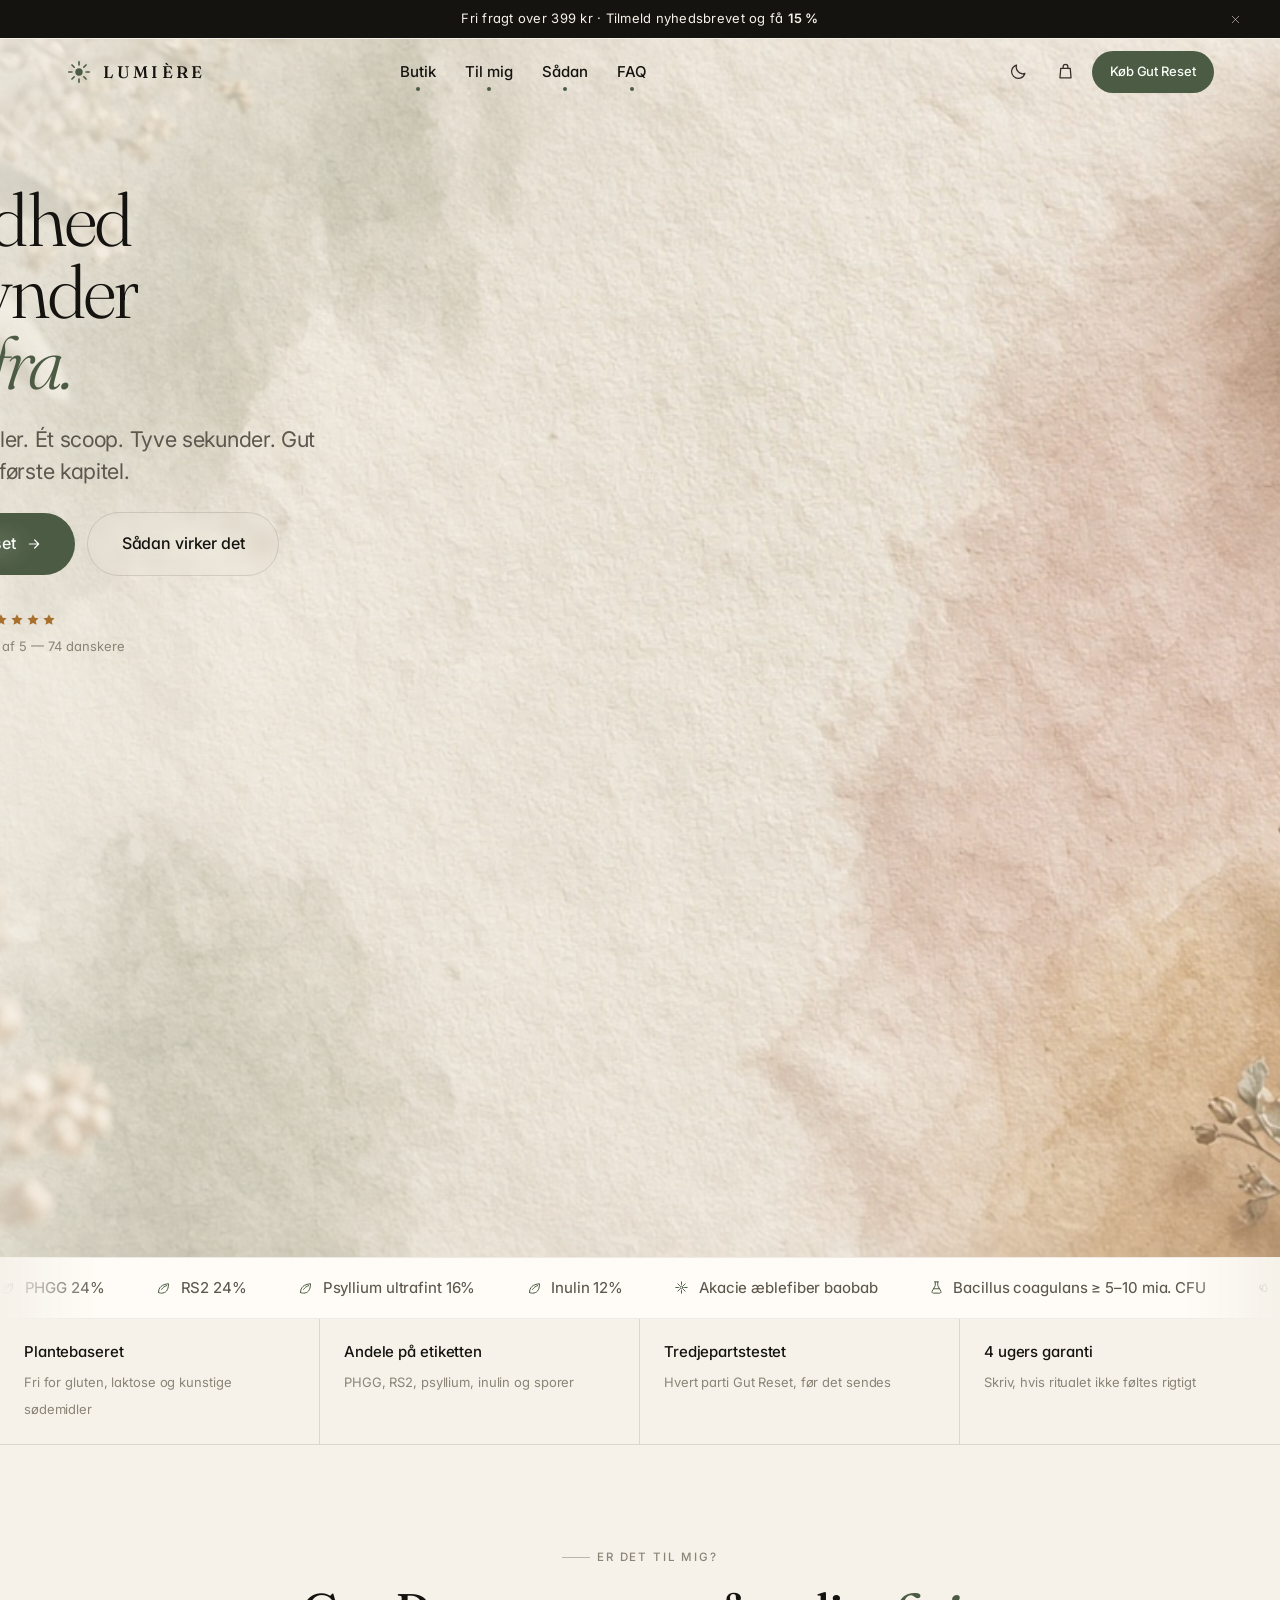
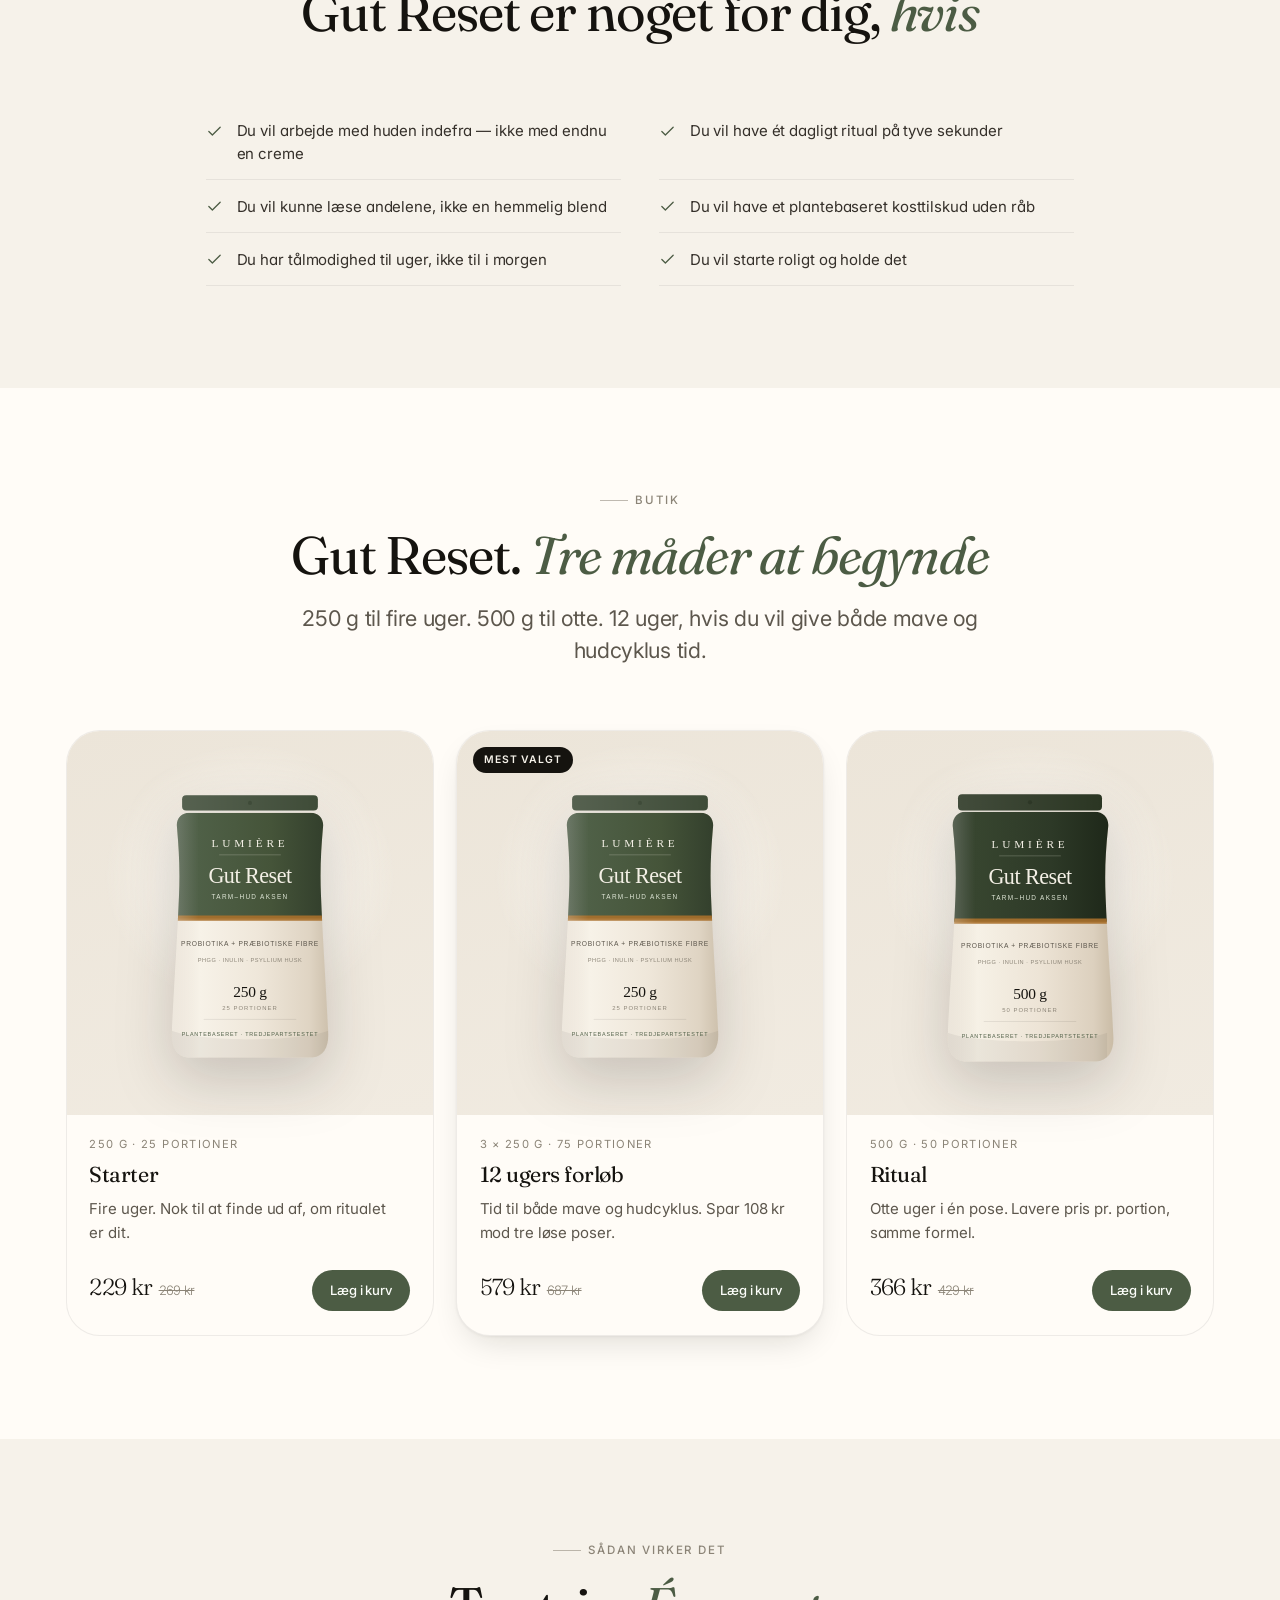
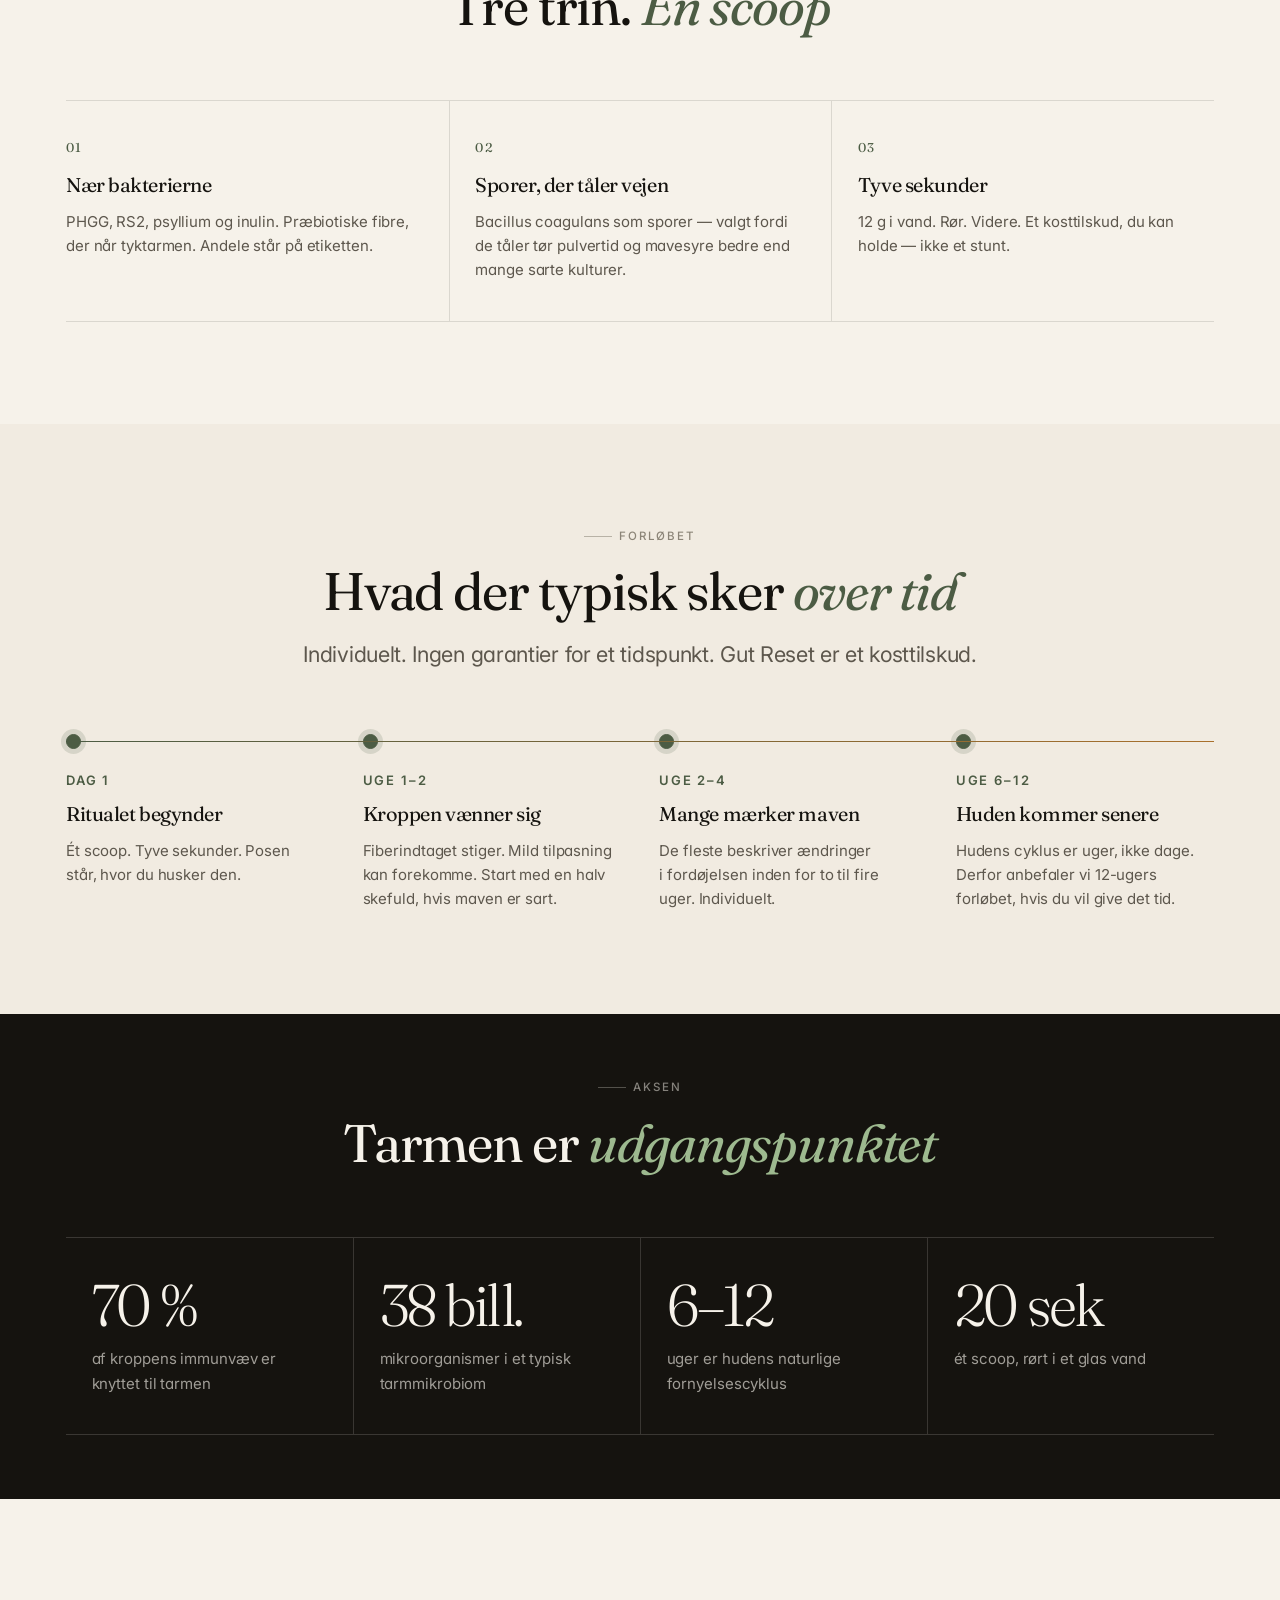
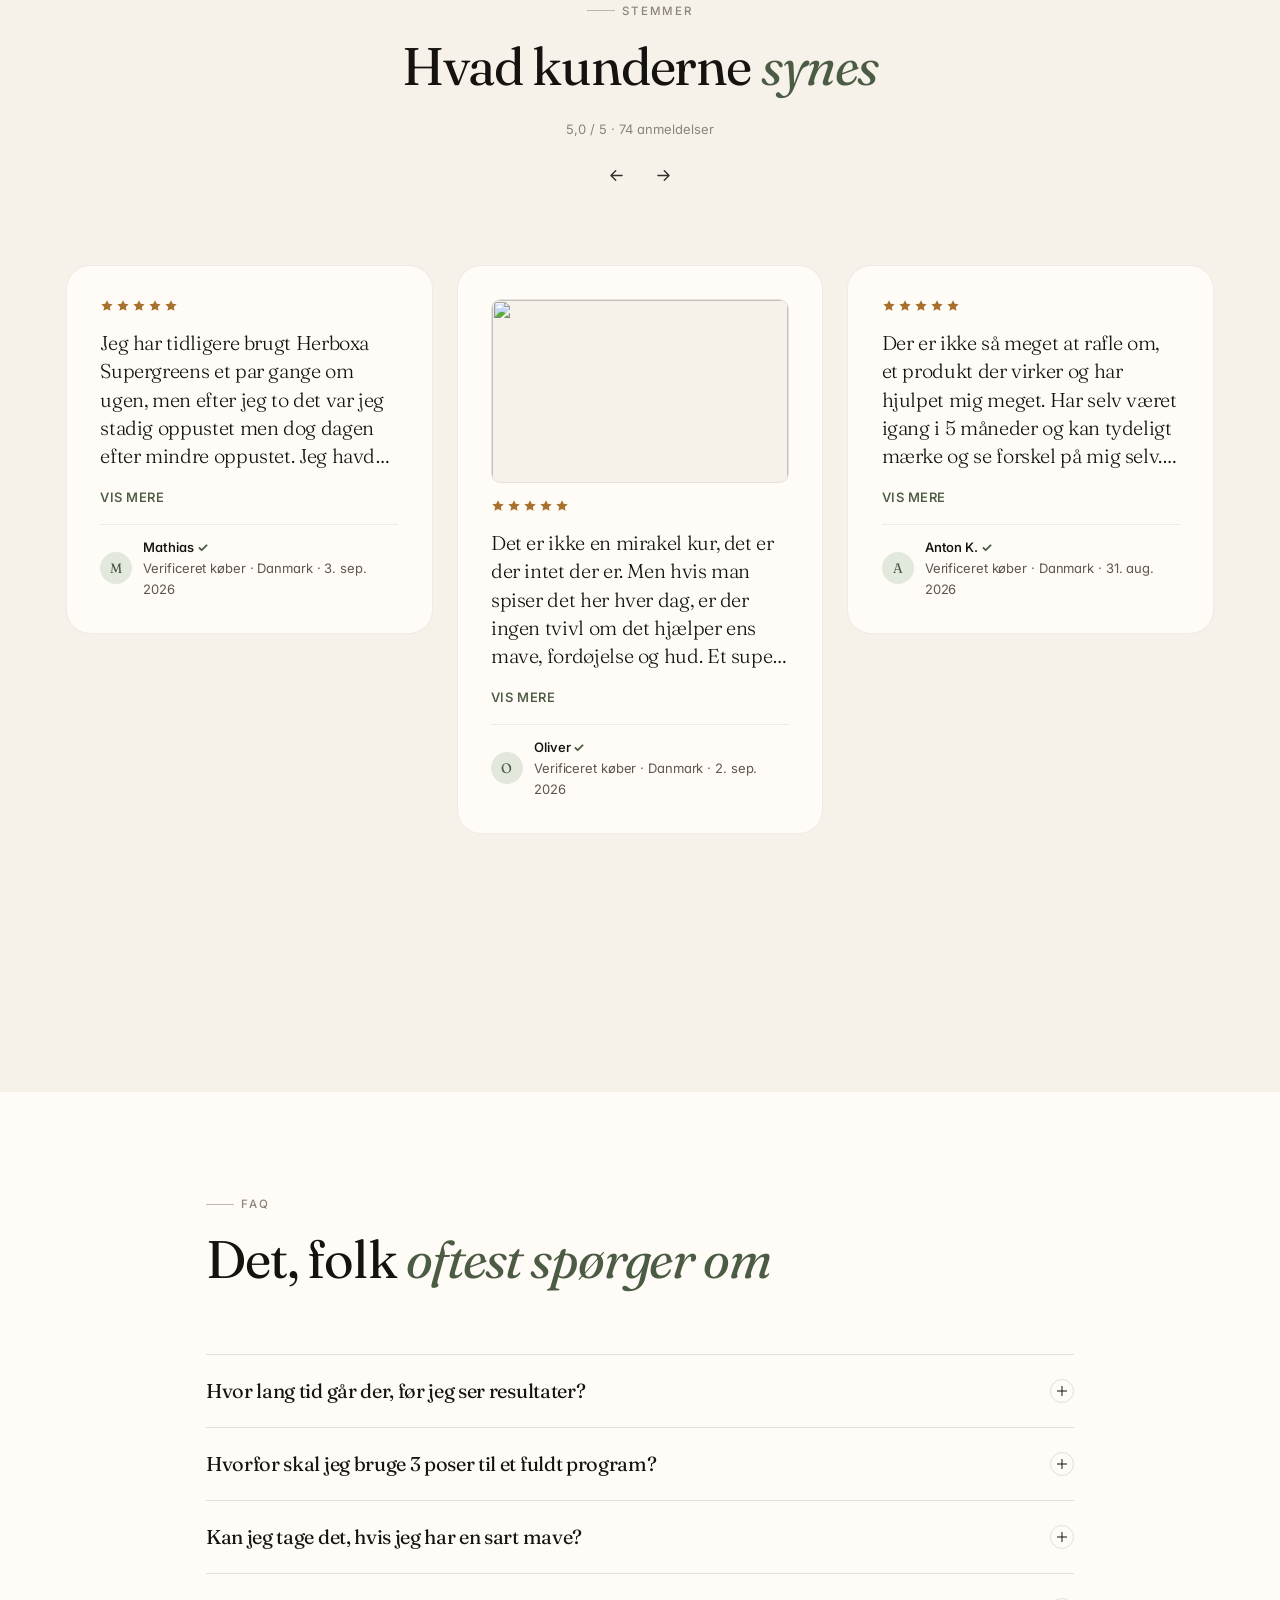
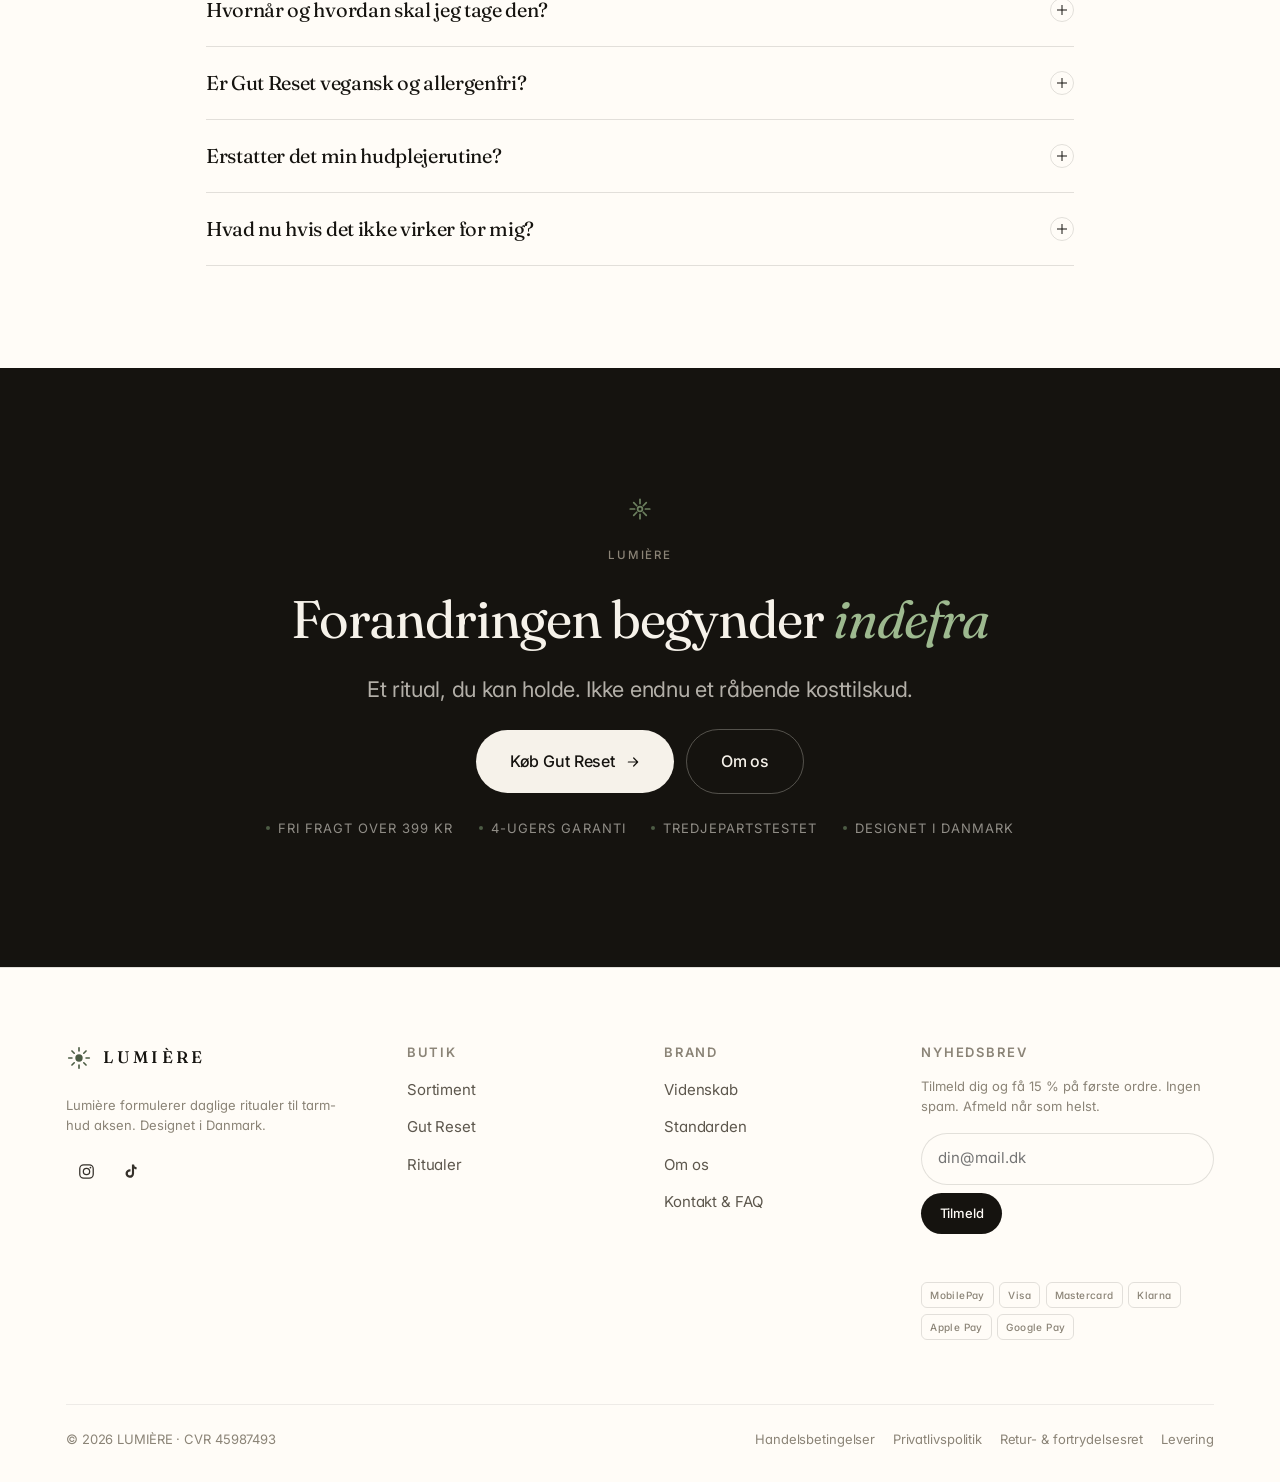
==== commit 95e99d90: "Update storefront: reviews, hero video, team image and page tweaks" ====
--- a/index.html
+++ b/index.html
@@ -71,10 +71,10 @@
       },
       "aggregateRating": {
         "@type": "AggregateRating",
-        "ratingValue": "4.8",
+        "ratingValue": "5.0",
         "bestRating": "5",
-        "ratingCount": "512",
-        "reviewCount": "512"
+        "ratingCount": "74",
+        "reviewCount": "74"
       }
     }
   ]
@@ -82,7 +82,7 @@
 </script>
 </head>
 
-<body>
+<body class="page-home">
 <a class="skip-link" href="#main">Spring til indhold</a>
 
 <!-- ================= SVG-symboler ================= -->
@@ -134,10 +134,10 @@
 
     <nav class="nav" aria-label="Hovedmenu">
       <ul class="nav__list">
-        <li><a class="nav__link" data-nav-link href="shop.html">Butik</a></li>
-        <li><a class="nav__link" data-nav-link href="ritual.html">Ritualer</a></li>
-        <li><a class="nav__link" data-nav-link href="research.html">Videnskab</a></li>
-        <li><a class="nav__link" data-nav-link href="om-os.html">Om os</a></li>
+        <li><a class="nav__link" href="#sortiment">Butik</a></li>
+        <li><a class="nav__link" href="#til-mig">Til mig</a></li>
+        <li><a class="nav__link" href="#ritual">S&aring;dan</a></li>
+        <li><a class="nav__link" href="#faq">FAQ</a></li>
       </ul>
     </nav>
 
@@ -152,8 +152,8 @@
         <span class="icon-btn__count" data-cart-count aria-hidden="true">0</span>
       </button>
 
-      <a class="btn btn--sm btn--sage header__cta" href="shop.html">
-        <span>Se sortimentet</span>
+      <a class="btn btn--sm btn--sage header__cta" href="#sortiment">
+        <span>K&oslash;b Gut Reset</span>
       </a>
 
       <button class="icon-btn nav-toggle" type="button" data-menu-toggle aria-expanded="false" aria-controls="mobile-menu" aria-label="Menu">
@@ -174,27 +174,38 @@
   </div>
   <nav aria-label="Mobilmenu">
     <ul class="mobile-menu__list">
-      <li><a class="mobile-menu__link" style="--i:0" href="shop.html"><span>01</span>Butik</a></li>
-      <li><a class="mobile-menu__link" style="--i:1" href="ritual.html"><span>02</span>Ritualer</a></li>
-      <li><a class="mobile-menu__link" style="--i:2" href="research.html"><span>03</span>Videnskab</a></li>
-      <li><a class="mobile-menu__link" style="--i:3" href="om-os.html"><span>04</span>Om os</a></li>
-      <li><a class="mobile-menu__link" style="--i:4" href="kontakt.html"><span>05</span>Kontakt</a></li>
+      <li><a class="mobile-menu__link" style="--i:0" href="#sortiment"><span>01</span>Butik</a></li>
+      <li><a class="mobile-menu__link" style="--i:1" href="#til-mig"><span>02</span>Til mig</a></li>
+      <li><a class="mobile-menu__link" style="--i:2" href="#ritual"><span>03</span>S&aring;dan</a></li>
+      <li><a class="mobile-menu__link" style="--i:3" href="#faq"><span>04</span>FAQ</a></li>
+      <li><a class="mobile-menu__link" style="--i:4" href="om-os.html"><span>05</span>Om os</a></li>
     </ul>
   </nav>
-  <a class="btn btn--sage btn--full btn--lg" href="shop.html">
-    <span>Se sortimentet</span>
+  <a class="btn btn--sage btn--full btn--lg" href="#sortiment">
+    <span>K&oslash;b Gut Reset</span>
   </a>
 </div>
 
 <main id="main">
 
   <!-- ================= Hero ================= -->
-  <section class="hero" aria-labelledby="hero-title">
-    <div class="hero__aura" aria-hidden="true"></div>
+  <section class="hero hero--film" aria-labelledby="hero-title">
+    <div class="hero__film" aria-hidden="true">
+      <video
+        data-hero-video
+        autoplay
+        muted
+        loop
+        playsinline
+        preload="metadata"
+        poster="assets/img/bg-hero.png"
+      >
+        <source src="assets/video/lumiere-hero.mp4" type="video/mp4">
+      </video>
+    </div>
+    <div class="hero__veil" aria-hidden="true"></div>
     <div class="wrap hero__grid">
       <div class="hero__copy">
-        <span class="eyebrow">Tarm&ndash;hud aksen</span>
-
         <h1 class="display hero__title" id="hero-title">
           <span class="line" style="--i:0"><span>Sundhed</span></span>
           <span class="line" style="--i:1"><span>begynder</span></span>
@@ -202,18 +213,17 @@
         </h1>
 
         <p class="lead">
-          Lumi&egrave;re formulerer daglige ritualer til aksen mellem tarm og hud.
-          Gut Reset er det f&oslash;rste kapitel. Sortimentet vokser &mdash; uden at r&aring;be
-          fra hylden.
+          Daglige ritualer. &Eacute;t scoop. Tyve sekunder.
+          Gut Reset er det f&oslash;rste kapitel.
         </p>
 
         <div class="row">
-          <a class="btn btn--sage btn--lg" href="shop.html">
-            <span>Se sortimentet</span>
+          <a class="btn btn--sage btn--lg" href="#sortiment">
+            <span>K&oslash;b Gut Reset</span>
             <svg width="16" height="16" aria-hidden="true"><use href="#i-arrow"/></svg>
           </a>
-          <a class="btn btn--ghost btn--lg" href="research.html">
-            <span>L&aelig;s videnskaben</span>
+          <a class="btn btn--ghost btn--lg" href="#ritual">
+            <span>S&aring;dan virker det</span>
           </a>
         </div>
 
@@ -223,433 +233,75 @@
             <div class="stars" aria-hidden="true">
               <svg><use href="#i-star"/></svg><svg><use href="#i-star"/></svg><svg><use href="#i-star"/></svg><svg><use href="#i-star"/></svg><svg><use href="#i-star"/></svg>
             </div>
-            <p class="fine"><span data-rating>4,8</span> af 5 &mdash; <span data-review-count>512</span>+ danskere</p>
+            <p class="fine"><span data-rating>5,0</span> af 5 &mdash; <span data-review-count>74</span> danskere</p>
           </div>
         </div>
 
-        <div class="row">
-          <span class="pill pill--sage"><i></i>Plantebaseret</span>
-          <span class="pill"><svg width="13" height="13" aria-hidden="true"><use href="#i-flask"/></svg>Tredjepartstestet</span>
-          <span class="pill"><svg width="13" height="13" aria-hidden="true"><use href="#i-truck"/></svg>Fri fragt over 399 kr</span>
-        </div>
-
         <a class="scroll-cue" href="#sortiment">
-          <span>Scroll</span>
+          <span>Sortiment</span>
           <span class="scroll-cue__line" aria-hidden="true"></span>
         </a>
       </div>
-
-      <div class="hero__stage">
-        <div class="folio folio--stage" aria-label="Sortiment">
-          <a class="folio__row" href="produkt.html">
-            <span class="folio__n">01</span>
-            <div>
-              <h3>Gut Reset</h3>
-              <p>Dagligt kosttilskud. Fibre og sporer. &Eacute;t scoop.</p>
-            </div>
-            <span class="folio__meta">Fra 229 kr</span>
-          </a>
-          <a class="folio__row" href="produkt.html?p=clear-complexion">
-            <span class="folio__n">02</span>
-            <div>
-              <h3>Clear Complexion</h3>
-              <p>Hud, indefra. Kommer som n&aelig;ste kapitel.</p>
-            </div>
-            <span class="folio__meta pending">Kommer</span>
-          </a>
-          <a class="folio__row" href="produkt.html?p=kapitel-tre">
-            <span class="folio__n">03</span>
-            <div>
-              <h3>Kapitel tre</h3>
-              <p>N&aelig;ste produkt i linjen.</p>
-            </div>
-            <span class="folio__meta pending">N&aelig;ste kapitel</span>
-          </a>
-        </div>
-      </div>
-    </div>
-  </section>
-
-  <section class="section section--tight" aria-labelledby="media-h">
-    <div class="wrap split">
-      <div data-reveal>
-        <span class="eyebrow">Ritualet</span>
-        <h2 id="media-h">Tyve sekunder. <em>Hver morgen.</em></h2>
-        <p class="lead">
-          &Eacute;t scoop i vand. R&oslash;r. Videre med dagen.
-        </p>
-      </div>
-      <figure class="media-slot" data-media data-reveal="right">
-        <button class="media-slot__play" type="button" data-media-play>
-          <span>Play</span>
-        </button>
-        <figcaption class="media-slot__cap">Scoop &middot; r&oslash;r &middot; videre</figcaption>
-      </figure>
-    </div>
-  </section>
-
-  <!-- ================= Folio ================= -->
-  <section class="section" id="sortiment" aria-labelledby="folio-h">
+    </div>
+  </section>
+
+  <div class="marquee" aria-hidden="true">
+    <div class="marquee__track">
+      <span class="marquee__item"><svg><use href="#i-leaf"/></svg>PHGG 24%</span>
+      <span class="marquee__item"><svg><use href="#i-leaf"/></svg>RS2 24%</span>
+      <span class="marquee__item"><svg><use href="#i-leaf"/></svg>Psyllium ultrafint 16%</span>
+      <span class="marquee__item"><svg><use href="#i-leaf"/></svg>Inulin 12%</span>
+      <span class="marquee__item"><svg><use href="#i-spark"/></svg>Akacie &aelig;blefiber baobab</span>
+      <span class="marquee__item"><svg><use href="#i-flask"/></svg>Bacillus coagulans &ge; 5&ndash;10 mia. CFU</span>
+      <span class="marquee__item"><svg><use href="#i-drops"/></svg>Vanilje &amp; munkefrugt</span>
+      <span class="marquee__item"><svg><use href="#i-check"/></svg>Ingen fyldstoffer</span>
+      <span class="marquee__item"><svg><use href="#i-shield"/></svg>Testet parti for parti</span>
+    </div>
+  </div>
+
+  <section class="trust-strip" aria-label="Kort fortalt">
+    <div class="trust-strip__item">
+      <b>Plantebaseret</b>
+      <span>Fri for gluten, laktose og kunstige s&oslash;demidler</span>
+    </div>
+    <div class="trust-strip__item">
+      <b>Andele p&aring; etiketten</b>
+      <span>PHGG, RS2, psyllium, inulin og sporer</span>
+    </div>
+    <div class="trust-strip__item">
+      <b>Tredjepartstestet</b>
+      <span>Hvert parti Gut Reset, f&oslash;r det sendes</span>
+    </div>
+    <div class="trust-strip__item">
+      <b>4 ugers garanti</b>
+      <span>Skriv, hvis ritualet ikke f&oslash;ltes rigtigt</span>
+    </div>
+  </section>
+
+  <section class="section" id="til-mig" aria-labelledby="fit-h">
+    <div class="wrap wrap--mid">
+      <div class="section-head section-head--center" data-reveal>
+        <span class="eyebrow">Er det til mig?</span>
+        <h2 id="fit-h">Gut Reset er noget for dig, <em>hvis</em></h2>
+      </div>
+      <ul class="checklist" data-reveal>
+        <li><svg aria-hidden="true"><use href="#i-check"/></svg>Du vil arbejde med huden indefra &mdash; ikke med endnu en creme</li>
+        <li><svg aria-hidden="true"><use href="#i-check"/></svg>Du vil have &eacute;t dagligt ritual p&aring; tyve sekunder</li>
+        <li><svg aria-hidden="true"><use href="#i-check"/></svg>Du vil kunne l&aelig;se andelene, ikke en hemmelig blend</li>
+        <li><svg aria-hidden="true"><use href="#i-check"/></svg>Du vil have et plantebaseret kosttilskud uden r&aring;b</li>
+        <li><svg aria-hidden="true"><use href="#i-check"/></svg>Du har t&aring;lmodighed til uger, ikke til i morgen</li>
+        <li><svg aria-hidden="true"><use href="#i-check"/></svg>Du vil starte roligt og holde det</li>
+      </ul>
+    </div>
+  </section>
+
+  <section class="section section--paper" id="sortiment" aria-labelledby="shop-h">
     <div class="wrap">
-      <div class="section-head" data-reveal>
-        <span class="eyebrow">Sortiment</span>
-        <h2 id="folio-h">Tre kapitler. <em>&Eacute;t brand</em></h2>
-        <p class="lead">
-          Gut Reset kan k&oslash;bes nu. Clear Complexion og det n&aelig;ste kapitel f&oslash;lger.
-        </p>
-        <a class="link" href="shop.html">&Aring;bn butikken <svg width="14" height="14" aria-hidden="true"><use href="#i-arrow"/></svg></a>
-      </div>
-      <p class="proof-line">
-        <span><b>Fri fragt</b> over <span data-ship-threshold>399</span> kr</span>
-        <span><b><span data-scoop>12</span> g</b> pr. scoop i Gut Reset</span>
-        <span><b><span data-guarantee>4</span>-ugers</b> tilfredshedsgaranti</span>
-        <span><b>Tredjepartstestet</b> parti for parti</span>
-      </p>
-    </div>
-  </section>
-
-  <!-- ================= Statistik ================= -->
-  <section class="section section--ink section--tight" aria-labelledby="stats-h">
-    <div class="wrap">
-      <div class="section-head section-head--center">
-        <span class="eyebrow">Fundamentet</span>
-        <h2 id="stats-h">Tarmen er ikke et sidespor. Den er <em>udgangspunktet</em></h2>
-        <p class="lead">Tal, der s&aelig;tter rammen &mdash; ikke l&oslash;fter om helbredelse. Gut Reset er et kosttilskud.</p>
-      </div>
-      <div class="stats" data-reveal-group>
-        <div class="stat" data-reveal>
-          <span class="stat__value" data-count="70" data-suffix=" %">70 %</span>
-          <p class="stat__label">af kroppens immunv&aelig;v er knyttet til tarmen</p>
-        </div>
-        <div class="stat" data-reveal>
-          <span class="stat__value" data-count="38" data-suffix=" bill.">38 bill.</span>
-          <p class="stat__label">mikroorganismer i et typisk tarmmikrobiom</p>
-        </div>
-        <div class="stat" data-reveal>
-          <span class="stat__value">6&ndash;12</span>
-          <p class="stat__label">uger er hudens naturlige fornyelsescyklus</p>
-        </div>
-        <div class="stat" data-reveal>
-          <span class="stat__value" data-count="20" data-suffix=" sek">20 sek</span>
-          <p class="stat__label">&eacute;t scoop, r&oslash;rt i et glas vand</p>
-        </div>
-      </div>
-    </div>
-  </section>
-
-  <!-- ================= Ritual ================= -->
-  <section class="section" aria-labelledby="method-h">
-    <div class="wrap">
-      <div class="section-head" data-reveal>
-        <span class="eyebrow">Ritualer</span>
-        <h2 id="method-h">Ikke et bundle. En <em>r&aelig;kkef&oslash;lge</em></h2>
-        <p class="lead">
-          Ritualer er redaktionelle forl&oslash;b &mdash; ikke et checkout-trick. Gut Reset
-          er fundamentet. Clear Complexion kommer ind, n&aring;r copy er godkendt.
-        </p>
-      </div>
-      <div class="protocol" data-reveal>
-        <article class="protocol__step">
-          <span class="protocol__n">01</span>
-          <div>
-            <h3>Fundamentet</h3>
-            <p>&Eacute;t scoop Gut Reset om morgenen. Tyve sekunder. Det er hele ritualet, indtil n&aelig;ste kapitel er klar.</p>
-          </div>
-          <a class="protocol__ref" href="produkt.html">Gut Reset</a>
-        </article>
-        <article class="protocol__step">
-          <span class="protocol__n">02</span>
-          <div>
-            <h3>Indefra</h3>
-            <p>N&aring;r Clear Complexion lanceres, l&aelig;gges den ovenp&aring; fundamentet. Ikke i stedet for.</p>
-          </div>
-          <a class="protocol__ref" href="ritual.html">Se ritualerne</a>
-        </article>
-      </div>
-    </div>
-  </section>
-
-  <!-- ================= Tarm-hud aksen ================= -->
-  <section class="section section--paper defer-paint" aria-labelledby="axis-h">
-    <div class="wrap split">
-      <div data-reveal="left">
-        <span class="eyebrow">Aksen</span>
-        <h2 id="axis-h">Tarm og hud taler sammen. Vi formulerer til <em>begge ender</em></h2>
-        <p class="lead">
-          Tarm-hud aksen er tovejskommunikation: mikrobiom, immunv&aelig;v, signalstoffer
-          og hudens overflade. Vi formulerer til begge ender &mdash; f&oslash;rst med Gut Reset,
-          siden med flere kapitler.
-        </p>
-        <p class="muted">
-          Vi p&aring;st&aring;r ikke at behandle hudlidelser. Vi bygger et dagligt pulver,
-          du kan holde, med ingredienser der er unders&oslash;gt i litteraturen.
-        </p>
-        <a class="link" href="research.html">
-          <span>L&aelig;s mekanismen</span>
-          <svg width="14" height="14" aria-hidden="true"><use href="#i-arrow"/></svg>
-        </a>
-      </div>
-      <svg class="axis" viewBox="0 0 560 360" role="img" aria-label="Diagram af tarm-hud aksen" data-reveal="right">
-        <rect x="8" y="8" width="544" height="344" rx="22" fill="var(--paper-sunk, #f3eee4)" stroke="var(--line-soft, rgba(21,19,15,.08))"/>
-        <circle cx="130" cy="180" r="78" fill="none" stroke="var(--sage, #4c5c44)" stroke-width="1.4"/>
-        <circle cx="430" cy="180" r="78" fill="none" stroke="var(--amber, #a9702c)" stroke-width="1.4"/>
-        <path class="axis-flow" d="M208 180h144" fill="none" stroke="var(--sage, #4c5c44)" stroke-width="1.6"/>
-        <path d="M342 174l10 6-10 6" fill="none" stroke="var(--sage, #4c5c44)" stroke-width="1.6" stroke-linecap="round" stroke-linejoin="round"/>
-        <path d="M218 186l-10-6 10-6" fill="none" stroke="var(--amber, #a9702c)" stroke-width="1.6" stroke-linecap="round" stroke-linejoin="round" opacity=".7"/>
-        <text x="130" y="174" text-anchor="middle" font-family="Georgia, serif" font-size="22" fill="currentColor">Tarm</text>
-        <text x="130" y="198" text-anchor="middle" font-family="system-ui, sans-serif" font-size="11" letter-spacing="1.4" fill="var(--ink-40, #8b8477)">MIKROBIOM</text>
-        <text x="430" y="174" text-anchor="middle" font-family="Georgia, serif" font-size="22" fill="currentColor">Hud</text>
-        <text x="430" y="198" text-anchor="middle" font-family="system-ui, sans-serif" font-size="11" letter-spacing="1.4" fill="var(--ink-40, #8b8477)">OVERFLADE</text>
-        <text x="280" y="158" text-anchor="middle" font-family="system-ui, sans-serif" font-size="10" letter-spacing="1.8" fill="var(--ink-40, #8b8477)">SIGNALER</text>
-        <text x="280" y="322" text-anchor="middle" font-family="system-ui, sans-serif" font-size="11" fill="var(--ink-40, #8b8477)">Fibre &middot; sporer &middot; dagligt ritual</text>
-      </svg>
-    </div>
-  </section>
-
-  <!-- ================= Ingredienser ================= -->
-  <section class="section defer-paint" aria-labelledby="ing-h">
-    <div class="wrap">
-      <div class="section-head" data-reveal>
-        <span class="eyebrow">Det f&oslash;rste kapitel</span>
-        <h2 id="ing-h">Hvad der er i posen &mdash; og <em>hvorfor</em></h2>
-        <p class="lead">Fem kerner med andele p&aring; etiketten. Resten er fibre, urter og smag. Ingen propriet&aelig;re blandinger.</p>
-      </div>
-
-      <div class="tabs" data-tabs>
-        <div class="tabs__list" role="tablist" aria-label="Ingredienser">
-          <button class="tabs__tab" role="tab" id="t-phgg" aria-controls="p-phgg" aria-selected="true" type="button">
-            PHGG <small>24 %</small>
-          </button>
-          <button class="tabs__tab" role="tab" id="t-rs2" aria-controls="p-rs2" aria-selected="false" tabindex="-1" type="button">
-            RS2 <small>24 %</small>
-          </button>
-          <button class="tabs__tab" role="tab" id="t-psyllium" aria-controls="p-psyllium" aria-selected="false" tabindex="-1" type="button">
-            Psyllium <small>16 %</small>
-          </button>
-          <button class="tabs__tab" role="tab" id="t-inulin" aria-controls="p-inulin" aria-selected="false" tabindex="-1" type="button">
-            Inulin <small>12 %</small>
-          </button>
-          <button class="tabs__tab" role="tab" id="t-bc" aria-controls="p-bc" aria-selected="false" tabindex="-1" type="button">
-            B. coagulans <small>&ge; 5&ndash;10 mia. CFU</small>
-          </button>
-        </div>
-
-        <div>
-          <div class="tabs__panel" role="tabpanel" id="p-phgg" aria-labelledby="t-phgg" tabindex="0">
-            <div class="split split--wide-left" style="align-items:start;gap:2rem">
-              <div class="stack-4">
-                <h3>Partielt hydrolyseret guargummi</h3>
-                <p class="muted">
-                  PHGG er en opl&oslash;selig fiber, valgt fordi den typisk t&aring;les bedre
-                  end mange andre pr&aelig;biotika. Den n&aelig;rer tarmbakterier uden at
-                  fylde glasset med slimet tekstur.
-                </p>
-              </div>
-              <table class="spec">
-                <tbody>
-                  <tr><th scope="row">Andel af formlen</th><td>24 %</td></tr>
-                  <tr><th scope="row">M&aelig;ngde pr. portion</th><td>ca. 2,9 g</td></tr>
-                  <tr><th scope="row">Kilde</th><td>Guarb&oslash;nner, partielt hydrolyseret</td></tr>
-                  <tr><th scope="row">Rolle</th><td>Pr&aelig;biotisk fiber</td></tr>
-                </tbody>
-              </table>
-            </div>
-          </div>
-
-          <div class="tabs__panel" role="tabpanel" id="p-rs2" aria-labelledby="t-rs2" tabindex="0" hidden>
-            <div class="split split--wide-left" style="align-items:start;gap:2rem">
-              <div class="stack-4">
-                <h3>Resistent stivelse type 2</h3>
-                <p class="muted">
-                  RS2 fra gr&oslash;nne bananer n&aring;r tyktarmen, hvor bakterier kan
-                  fermentere den. En stille, m&aelig;tende fiber &mdash; ikke en s&oslash;d smoothie-base.
-                </p>
-              </div>
-              <table class="spec">
-                <tbody>
-                  <tr><th scope="row">Andel af formlen</th><td>24 %</td></tr>
-                  <tr><th scope="row">M&aelig;ngde pr. portion</th><td>ca. 2,9 g</td></tr>
-                  <tr><th scope="row">Kilde</th><td>Gr&oslash;n banan (Musa paradisiaca)</td></tr>
-                  <tr><th scope="row">Rolle</th><td>Fermenterbar stivelse</td></tr>
-                </tbody>
-              </table>
-            </div>
-          </div>
-
-          <div class="tabs__panel" role="tabpanel" id="p-psyllium" aria-labelledby="t-psyllium" tabindex="0" hidden>
-            <div class="split split--wide-left" style="align-items:start;gap:2rem">
-              <div class="stack-4">
-                <h3>Ultrafint psyllium husk</h3>
-                <p class="muted">
-                  Finmalede fr&oslash;skaller, der binder vand og giver volumen.
-                  Ultrafint, s&aring; glasset ikke bliver en gel&eacute;klump.
-                </p>
-              </div>
-              <table class="spec">
-                <tbody>
-                  <tr><th scope="row">Andel af formlen</th><td>16 %</td></tr>
-                  <tr><th scope="row">M&aelig;ngde pr. portion</th><td>ca. 1,9 g</td></tr>
-                  <tr><th scope="row">Kilde</th><td>Plantago ovata, ultrafint husk</td></tr>
-                  <tr><th scope="row">Vandbinding</th><td>Ca. 10&times; egen v&aelig;gt</td></tr>
-                </tbody>
-              </table>
-            </div>
-          </div>
-
-          <div class="tabs__panel" role="tabpanel" id="p-inulin" aria-labelledby="t-inulin" tabindex="0" hidden>
-            <div class="split split--wide-left" style="align-items:start;gap:2rem">
-              <div class="stack-4">
-                <h3>Inulin fra cikorierod</h3>
-                <p class="muted">
-                  Et af de bedst unders&oslash;gte pr&aelig;biotika, vi har. Inulin er en
-                  fruktan, som bifidobakterier gerne fermenterer. Doseret, ikke dumpet.
-                </p>
-              </div>
-              <table class="spec">
-                <tbody>
-                  <tr><th scope="row">Andel af formlen</th><td>12 %</td></tr>
-                  <tr><th scope="row">M&aelig;ngde pr. portion</th><td>ca. 1,4 g</td></tr>
-                  <tr><th scope="row">Kilde</th><td>Cikorierod</td></tr>
-                  <tr><th scope="row">Rolle</th><td>Pr&aelig;biotisk fruktan</td></tr>
-                </tbody>
-              </table>
-            </div>
-          </div>
-
-          <div class="tabs__panel" role="tabpanel" id="p-bc" aria-labelledby="t-bc" tabindex="0" hidden>
-            <div class="split split--wide-left" style="align-items:start;gap:2rem">
-              <div class="stack-4">
-                <h3>Bacillus coagulans</h3>
-                <p class="muted">
-                  Sporedannende kultur, valgt fordi sporer t&aring;ler t&oslash;r pulvertid
-                  og mavesyre bedre end mange sarte m&aelig;lkesyrebakterier. &ge; 5&ndash;10
-                  milliarder CFU pr. portion ved fremstilling.
-                </p>
-              </div>
-              <table class="spec">
-                <tbody>
-                  <tr><th scope="row">M&aelig;ngde pr. portion</th><td>&ge; 5&ndash;10 mia. CFU</td></tr>
-                  <tr><th scope="row">Form</th><td>T&oslash;rre sporer i pulveret</td></tr>
-                  <tr><th scope="row">Opbevaring</th><td>Rumtemperatur. Ingen k&oslash;ling</td></tr>
-                  <tr><th scope="row">Rolle</th><td>Sporedannende probiotika</td></tr>
-                </tbody>
-              </table>
-            </div>
-          </div>
-        </div>
-      </div>
-
-      <p class="fine" style="margin-top:2rem">
-        Plus akacie, &aelig;blefiber, baobab, ingef&aelig;r, pebermynte, m&aelig;lkeb&oslash;tte, vanilje og munkefrugt.
-        <a class="link" href="research.html">Se hele kompositionen <svg width="14" height="14" aria-hidden="true"><use href="#i-arrow"/></svg></a>
-      </p>
-    </div>
-  </section>
-
-  <!-- ================= Før / efter ================= -->
-  <section class="section section--sunk defer-paint" aria-labelledby="comp-h">
-    <div class="wrap split">
-      <div data-reveal="left">
-        <span class="eyebrow">Tolv uger</span>
-        <h2 id="comp-h">Overfladen fort&aelig;ller historien <em>langsomt</em></h2>
-        <p class="lead">
-          En illustration af, hvordan hudens tekstur kan &aelig;ndre sig over uger.
-          Tr&aelig;k i h&aring;ndtaget. Individuelle resultater varierer.
-        </p>
-        <p class="muted">Individuelle resultater varierer. Gut Reset er et kosttilskud, ikke en hudbehandling.</p>
-      </div>
-      <div class="compare" style="--x:52%" data-compare data-reveal="right">
-        <div class="compare__pane">
-          <img src="assets/img/surface-before.svg" alt="Illustration: uj&aelig;vn overflade" width="800" height="600">
-          <span class="compare__label compare__label--l">F&oslash;r</span>
-        </div>
-        <div class="compare__pane compare__pane--after">
-          <img src="assets/img/surface-after.svg" alt="Illustration: roligere overflade efter 12 uger" width="800" height="600">
-          <span class="compare__label compare__label--r">Efter 12 uger</span>
-        </div>
-        <div class="compare__handle" aria-hidden="true">
-          <div class="compare__grip">
-            <svg><use href="#i-lr"/></svg>
-          </div>
-        </div>
-        <input class="compare__range" type="range" min="0" max="100" value="52" aria-label="Sammenlign f&oslash;r og efter 12 uger">
-      </div>
-    </div>
-  </section>
-
-  <!-- ================= Standarden ================= -->
-  <section class="section defer-paint" aria-labelledby="trust-h">
-    <div class="wrap">
-      <div class="section-head" data-reveal>
-        <span class="eyebrow">Standarden</span>
-        <h2 id="trust-h">Samme krav til hvert kapitel. <em>Ikke kun det f&oslash;rste</em></h2>
-        <p class="lead">Tredjepartstest, deklaration og garanti &mdash; ogs&aring; n&aring;r sortimentet vokser.</p>
-      </div>
-      <ul class="rules" data-reveal>
-        <li>
-          <b>Test</b>
-          <span>Hvert parti Gut Reset testes uafh&aelig;ngigt, f&oslash;r det sendes. Analysecertifikat kan rekvireres.</span>
-        </li>
-        <li>
-          <b>EU-regler</b>
-          <span>Kosttilskud under europ&aelig;isk f&oslash;devarelov. Ingen sygdomsanprisninger.</span>
-        </li>
-        <li>
-          <b>Deklaration</b>
-          <span>Ingen fyldstoffer, ingen propriet&aelig;re blandinger. Andele st&aring;r p&aring; siden.</span>
-        </li>
-        <li>
-          <b>Garanti</b>
-          <span><span data-guarantee>4</span>-ugers tilfredshedsgaranti ved daglig brug. Skriv, hvis det ikke f&oslash;ltes rigtigt.</span>
-        </li>
-      </ul>
-      <p class="fine" style="margin-top:1.5rem">
-        <a class="link" href="standards.html">L&aelig;s hele standarden <svg width="14" height="14" aria-hidden="true"><use href="#i-arrow"/></svg></a>
-      </p>
-    </div>
-  </section>
-
-  <!-- ================= Forskellen ================= -->
-  <section class="section section--paper defer-paint" aria-labelledby="diff-h">
-    <div class="wrap">
-      <div class="section-head" data-reveal>
-        <span class="eyebrow">Hvorfor Lumi&egrave;re</span>
-        <h2 id="diff-h">Hvorfor det her ikke er <em>endnu et pulver</em></h2>
-      </div>
-      <div class="numbered" data-reveal-group>
-        <div class="numbered__item" data-reveal>
-          <span class="numbered__n">01</span>
-          <h3>Et ritual, ikke et stunt</h3>
-          <p>&Eacute;t scoop om dagen. Tyve sekunder. Bygget til den, der bliver &mdash; ikke til den, der klikker &eacute;n gang.</p>
-        </div>
-        <div class="numbered__item" data-reveal>
-          <span class="numbered__n">02</span>
-          <h3>Andele p&aring; etiketten</h3>
-          <p>PHGG, RS2, psyllium, inulin og sporer. Ingen &laquo;proprietary blend&raquo;. Du kan l&aelig;se, hvad du tager.</p>
-        </div>
-        <div class="numbered__item" data-reveal>
-          <span class="numbered__n">03</span>
-          <h3>Testet parti for parti</h3>
-          <p>Uafh&aelig;ngig kontrol f&oslash;r frigivelse. Vi viser papiret, hvis du beder om det.</p>
-        </div>
-        <div class="numbered__item" data-reveal>
-          <span class="numbered__n">04</span>
-          <h3>Designet i Danmark</h3>
-          <p>Skandinavisk ro. Vanilje og munkefrugt, s&aring; det smager af noget, du vil tage i morgen.</p>
-        </div>
-      </div>
-    </div>
-  </section>
-
-  <!-- ================= Produkter ================= -->
-  <section class="section defer-paint" aria-labelledby="shop-h">
-    <div class="wrap">
-      <div class="section-head">
-        <span class="eyebrow">Det f&oslash;rste kapitel</span>
-        <h2 id="shop-h">Gut Reset, hvis du vil <em>begynde</em></h2>
-        <p class="lead">250 g r&aelig;kker til fire uger. De fleste vurderer resultatet efter otte til tolv &mdash; derfor er 12-ugers forl&oslash;bet vores anbefaling.</p>
-      </div>
-
+      <div class="section-head section-head--center" data-reveal>
+        <span class="eyebrow">Butik</span>
+        <h2 id="shop-h">Gut Reset. <em>Tre m&aring;der at begynde</em></h2>
+        <p class="lead">250 g til fire uger. 500 g til otte. 12 uger, hvis du vil give b&aring;de mave og hudcyklus tid.</p>
+      </div>
       <div class="shop" data-reveal-group>
         <article class="shop-card" data-reveal>
           <a href="produkt.html" class="shop-card__media" aria-label="Gut Reset 250 g">
@@ -665,10 +317,9 @@
             </div>
           </div>
         </article>
-
         <article class="shop-card shop-card--featured" data-reveal>
           <span class="shop-card__flag">Mest valgt</span>
-          <a href="produkt.html#koeb" class="shop-card__media" aria-label="Gut Reset 12 ugers forl&oslash;b">
+          <a href="produkt.html" class="shop-card__media" aria-label="Gut Reset 12 ugers forl&oslash;b">
             <img src="assets/img/pouch.svg" alt="Gut Reset 12 ugers forl&oslash;b" width="420" height="560">
           </a>
           <div class="shop-card__body">
@@ -681,7 +332,6 @@
             </div>
           </div>
         </article>
-
         <article class="shop-card" data-reveal>
           <a href="produkt.html" class="shop-card__media" aria-label="Gut Reset 500 g">
             <img src="assets/img/pouch-500.svg" alt="Gut Reset 500 g pose" width="420" height="560">
@@ -700,100 +350,97 @@
     </div>
   </section>
 
-  <!-- ================= Køb ================= -->
-  <section class="section defer-paint" id="koeb" aria-labelledby="buy-h">
-    <div class="wrap split split--wide-right" style="align-items:start">
-      <div data-reveal>
-        <span class="eyebrow">K&oslash;b</span>
-        <h2 id="buy-h">&Eacute;t scoop dagligt. <em>Resten passer sig selv</em></h2>
-        <p class="lead">
-          12 g pulver i vand, m&aelig;lk, smoothie eller morgenmadssk&aring;l.
-          Ingen k&oslash;ling. Posen st&aring;r, hvor du husker den.
-        </p>
-        <ul class="buy__meta" style="margin-top:1.25rem">
-          <li><svg aria-hidden="true"><use href="#i-check"/></svg>12 g pulver i vand, m&aelig;lk, smoothie eller morgenmadssk&aring;l</li>
-          <li><svg aria-hidden="true"><use href="#i-check"/></svg>Ingen k&oslash;ling n&oslash;dvendig &mdash; posen st&aring;r, hvor du husker den</li>
-          <li><svg aria-hidden="true"><use href="#i-check"/></svg>Vanilje og munkefrugt. Plantebaseret. Fri for gluten og laktose</li>
-        </ul>
-      </div>
-
-      <form class="buy" data-reveal="right" onsubmit="return false">
-        <div>
-          <p class="fine" style="margin-bottom:.35rem">Gut Reset &middot; kosttilskud</p>
-          <div class="buy__price">
-            <span class="buy__now" data-price>229 kr</span>
-            <span class="buy__was" data-was>269 kr</span>
-            <span class="buy__per" data-per>9 kr pr. portion</span>
-          </div>
-        </div>
-
-        <fieldset class="options" style="border:0;padding:0;margin:0">
-          <legend class="sr-only">V&aelig;lg st&oslash;rrelse</legend>
-
-          <label class="option">
-            <input type="radio" name="variant" value="starter" checked>
-            <span class="option__dot" aria-hidden="true"></span>
-            <span class="option__body">
-              <b>250 g &mdash; Starter</b>
-              <span>1 pose &middot; 25 portioner &middot; 4 uger</span>
-            </span>
-            <span class="option__price">
-              <b>229 kr</b>
-              <span>269 kr</span>
-            </span>
-          </label>
-
-          <label class="option">
-            <input type="radio" name="variant" value="transform">
-            <span class="option__flag">Mest valgt</span>
-            <span class="option__dot" aria-hidden="true"></span>
-            <span class="option__body">
-              <b>12 ugers forl&oslash;b</b>
-              <span>3 &times; 250 g &middot; 75 portioner &middot; spar 108 kr</span>
-            </span>
-            <span class="option__price">
-              <b>579 kr</b>
-              <span>687 kr</span>
-            </span>
-          </label>
-
-          <label class="option">
-            <input type="radio" name="variant" value="ritual">
-            <span class="option__dot" aria-hidden="true"></span>
-            <span class="option__body">
-              <b>500 g &mdash; Ritual</b>
-              <span>1 pose &middot; 50 portioner &middot; 8 uger</span>
-            </span>
-            <span class="option__price">
-              <b>366 kr</b>
-              <span>429 kr</span>
-            </span>
-          </label>
-        </fieldset>
-
-        <button class="btn btn--sage btn--lg btn--full" type="button" data-add="selected">
-          <span>L&aelig;g i kurv</span>
-          <svg width="17" height="17" aria-hidden="true"><use href="#i-arrow"/></svg>
-        </button>
-
-        <ul class="buy__meta">
-          <li><svg aria-hidden="true"><use href="#i-truck"/></svg>Fri fragt over 399 kr &middot; afsendes hverdage inden kl. 14</li>
-          <li><svg aria-hidden="true"><use href="#i-shield"/></svg>4-ugers tilfredshedsgaranti</li>
-          <li><svg aria-hidden="true"><use href="#i-lock"/></svg>Sikker betaling &middot; MobilePay, kort, Klarna</li>
-        </ul>
-      </form>
-    </div>
-  </section>
-
-  <!-- ================= Anmeldelser ================= -->
-  <section class="section section--sunk defer-paint" aria-labelledby="rev-h">
+  <section class="section" id="ritual" aria-labelledby="how-h">
     <div class="wrap">
-      <div class="section-head" style="display:flex;justify-content:space-between;align-items:flex-end;flex-wrap:wrap;gap:1rem;max-width:none">
-        <div>
-          <span class="eyebrow">Stemmer</span>
-          <h2 id="rev-h">Hvad folk <em>faktisk skriver</em></h2>
-          <p class="review-origin" style="margin-top:.4rem"><span data-rating>4,8</span> / 5 &middot; <span data-review-count>512</span> verificerede anmeldelser</p>
-        </div>
+      <div class="section-head section-head--center" data-reveal>
+        <span class="eyebrow">S&aring;dan virker det</span>
+        <h2 id="how-h">Tre trin. <em>&Eacute;n scoop</em></h2>
+      </div>
+      <div class="numbered numbered--three" data-reveal-group>
+        <div class="numbered__item" data-reveal>
+          <span class="numbered__n">01</span>
+          <h3>N&aelig;r bakterierne</h3>
+          <p>PHGG, RS2, psyllium og inulin. Pr&aelig;biotiske fibre, der n&aring;r tyktarmen. Andele st&aring;r p&aring; etiketten.</p>
+        </div>
+        <div class="numbered__item" data-reveal>
+          <span class="numbered__n">02</span>
+          <h3>Sporer, der t&aring;ler vejen</h3>
+          <p>Bacillus coagulans som sporer &mdash; valgt fordi de t&aring;ler t&oslash;r pulvertid og mavesyre bedre end mange sarte kulturer.</p>
+        </div>
+        <div class="numbered__item" data-reveal>
+          <span class="numbered__n">03</span>
+          <h3>Tyve sekunder</h3>
+          <p>12 g i vand. R&oslash;r. Videre. Et kosttilskud, du kan holde &mdash; ikke et stunt.</p>
+        </div>
+      </div>
+    </div>
+  </section>
+
+  <section class="section section--sunk" id="forloeb" aria-labelledby="time-h">
+    <div class="wrap">
+      <div class="section-head section-head--center" data-reveal>
+        <span class="eyebrow">Forl&oslash;bet</span>
+        <h2 id="time-h">Hvad der typisk sker <em>over tid</em></h2>
+        <p class="lead">Individuelt. Ingen garantier for et tidspunkt. Gut Reset er et kosttilskud.</p>
+      </div>
+      <div class="journey" data-journey data-reveal>
+        <article class="journey__step">
+          <span class="journey__when">Dag 1</span>
+          <h3>Ritualet begynder</h3>
+          <p>&Eacute;t scoop. Tyve sekunder. Posen st&aring;r, hvor du husker den.</p>
+        </article>
+        <article class="journey__step">
+          <span class="journey__when">Uge 1&ndash;2</span>
+          <h3>Kroppen v&aelig;nner sig</h3>
+          <p>Fiberindtaget stiger. Mild tilpasning kan forekomme. Start med en halv skefuld, hvis maven er sart.</p>
+        </article>
+        <article class="journey__step">
+          <span class="journey__when">Uge 2&ndash;4</span>
+          <h3>Mange m&aelig;rker maven</h3>
+          <p>De fleste beskriver &aelig;ndringer i ford&oslash;jelsen inden for to til fire uger. Individuelt.</p>
+        </article>
+        <article class="journey__step">
+          <span class="journey__when">Uge 6&ndash;12</span>
+          <h3>Huden kommer senere</h3>
+          <p>Hudens cyklus er uger, ikke dage. Derfor anbefaler vi 12-ugers forl&oslash;bet, hvis du vil give det tid.</p>
+        </article>
+      </div>
+    </div>
+  </section>
+
+  <section class="section section--ink section--tight" id="videnskab" aria-labelledby="stats-h">
+    <div class="wrap">
+      <div class="section-head section-head--center">
+        <span class="eyebrow">Aksen</span>
+        <h2 id="stats-h">Tarmen er <em>udgangspunktet</em></h2>
+      </div>
+      <div class="stats" data-reveal-group>
+        <div class="stat" data-reveal>
+          <span class="stat__value" data-count="70" data-suffix=" %">70 %</span>
+          <p class="stat__label">af kroppens immunv&aelig;v er knyttet til tarmen</p>
+        </div>
+        <div class="stat" data-reveal>
+          <span class="stat__value" data-count="38" data-suffix=" bill.">38 bill.</span>
+          <p class="stat__label">mikroorganismer i et typisk tarmmikrobiom</p>
+        </div>
+        <div class="stat" data-reveal>
+          <span class="stat__value">6&ndash;12</span>
+          <p class="stat__label">uger er hudens naturlige fornyelsescyklus</p>
+        </div>
+        <div class="stat" data-reveal>
+          <span class="stat__value" data-count="20" data-suffix=" sek">20 sek</span>
+          <p class="stat__label">&eacute;t scoop, r&oslash;rt i et glas vand</p>
+        </div>
+      </div>
+    </div>
+  </section>
+
+  <section class="section" aria-labelledby="rev-h">
+    <div class="wrap">
+      <div class="section-head section-head--center">
+        <span class="eyebrow">Stemmer</span>
+          <h2 id="rev-h">Hvad kunderne <em>synes</em></h2>
+        <p class="fine" style="margin-top:.4rem"><span data-rating>5,0</span> / 5 &middot; <span data-review-count>74</span> anmeldelser</p>
         <div class="rail-nav">
           <button class="icon-btn" type="button" data-rail-prev="rev" aria-label="Forrige citat">
             <svg aria-hidden="true"><use href="#i-arrow-l"/></svg>
@@ -803,95 +450,11 @@
           </button>
         </div>
       </div>
-      <div class="rail" data-rail="rev">
-        <article class="quote">
-          <div class="stars" aria-hidden="true">
-            <svg><use href="#i-star"/></svg><svg><use href="#i-star"/></svg><svg><use href="#i-star"/></svg><svg><use href="#i-star"/></svg><svg><use href="#i-star"/></svg>
-          </div>
-          <blockquote>
-            &ldquo;Efter to uger er den oppustethed, jeg har k&aelig;mpet med i &aring;revis, n&aelig;sten v&aelig;k om morgenen. Det smager af vanilje, ikke af straf.&rdquo;
-          </blockquote>
-          <div class="quote__who">
-            <i>R</i>
-            <div>
-              <b>Rasmus</b>
-              <span>Verificeret k&oslash;ber &middot; 250 g</span>
-            </div>
-          </div>
-        </article>
-        <article class="quote">
-          <div class="stars" aria-hidden="true">
-            <svg><use href="#i-star"/></svg><svg><use href="#i-star"/></svg><svg><use href="#i-star"/></svg><svg><use href="#i-star"/></svg><svg><use href="#i-star"/></svg>
-          </div>
-          <blockquote>
-            &ldquo;Jeg ville have noget &aelig;rligt. Ingen hemmelig blend, ingen r&aring;ben. Min mave er roligere, og huden f&oslash;les mindre stram efter et par m&aring;neder.&rdquo;
-          </blockquote>
-          <div class="quote__who">
-            <i>S</i>
-            <div>
-              <b>Sofie</b>
-              <span>Verificeret k&oslash;ber &middot; 12 uger</span>
-            </div>
-          </div>
-        </article>
-        <article class="quote">
-          <div class="stars" aria-hidden="true">
-            <svg><use href="#i-star"/></svg><svg><use href="#i-star"/></svg><svg><use href="#i-star"/></svg><svg><use href="#i-star"/></svg><svg><use href="#i-star"/></svg>
-          </div>
-          <blockquote>
-            &ldquo;Endelig et pulver, jeg husker at tage. Tyve sekunder. Posen st&aring;r ved kaffen. Det er det hele.&rdquo;
-          </blockquote>
-          <div class="quote__who">
-            <i>M</i>
-            <div>
-              <b>Mette</b>
-              <span>Verificeret k&oslash;ber &middot; 500 g</span>
-            </div>
-          </div>
-        </article>
-      </div>
-    </div>
-  </section>
-
-  <!-- ================= Founder ================= -->
-  <section class="section defer-paint" aria-labelledby="found-h">
-    <div class="wrap wrap--mid pull" data-reveal>
-      <svg width="26" height="26" style="color:var(--sage)" aria-hidden="true"><use href="#i-spark"/></svg>
-      <h2 id="found-h" class="sr-only">William</h2>
-      <blockquote>De fleste har ikke brug for flere produkter. De har brug for et ritual, de kan stole p&aring;.</blockquote>
-      <cite>&mdash; William, grundl&aelig;gger</cite>
-      <a class="link" href="om-os.html">
-        <span>L&aelig;s historien</span>
-        <svg width="14" height="14" aria-hidden="true"><use href="#i-arrow"/></svg>
-      </a>
-    </div>
-  </section>
-
-  <!-- ================= Videnskab ================= -->
-  <section class="section defer-paint" aria-labelledby="jour-h">
-    <div class="wrap">
-      <div class="section-head" data-reveal>
-        <span class="eyebrow">Videnskab</span>
-        <h2 id="jour-h">Research er ikke en <em>blog i kælderen</em></h2>
-        <p class="lead">Lange tekster, der forklarer formlen &mdash; uden at love sygdomsbehandling.</p>
-      </div>
-      <div class="journal" data-reveal>
-        <a href="artikel.html">
-          <span class="journal__kicker">Tarm&ndash;hud aksen</span>
-          <h3>Hvorfor tarm og hud taler sammen</h3>
-          <p class="fine">Mikrobielle signaler, immunv&aelig;v og hudens overflade &mdash; uden kliniske l&oslash;fter.</p>
-        </a>
-        <a href="research.html">
-          <span class="journal__kicker">Formlen</span>
-          <h3>Hvorfor Gut Reset er bygget, som den er</h3>
-          <p class="fine">PHGG, RS2, psyllium, inulin og sporer. Andele p&aring; siden.</p>
-        </a>
-      </div>
-    </div>
-  </section>
-
-  <!-- ================= FAQ ================= -->
-  <section class="section section--paper defer-paint" aria-labelledby="faq-h">
+      <div class="rail" data-rail="rev" data-reviews></div>
+    </div>
+  </section>
+
+  <section class="section section--paper" id="faq" aria-labelledby="faq-h">
     <div class="wrap wrap--mid">
       <div class="section-head">
         <span class="eyebrow">FAQ</span>
@@ -901,88 +464,83 @@
         <div class="faq__item">
           <h3 style="font-size:inherit;margin:0">
             <button class="faq__q" type="button" aria-expanded="false" aria-controls="fq1">
-              Hvor lang tid g&aring;r der, f&oslash;r jeg m&aelig;rker noget?
+              Hvor lang tid g&aring;r der, f&oslash;r jeg ser resultater?
               <span class="faq__sign" aria-hidden="true"></span>
             </button>
           </h3>
-          <div class="faq__a" id="fq1"><div><p>De fleste beskriver &aelig;ndringer i ford&oslash;jelsen inden for to til fire uger. En forskel i huden kommer typisk senere &mdash; omkring uge seks til tolv med daglig brug. Individuelt. Ingen garantier for et tidspunkt.</p></div></div>
+          <div class="faq__a" id="fq1"><div><p>De fleste oplever &aelig;ndringer i ford&oslash;jelsen inden for 2-4 uger. Forbedringer i huden bliver typisk synlige efter 6-12 uger med konsekvent daglig brug. Tarmmikrobiomet tager tid at &aelig;ndre &mdash; men det bel&oslash;nner t&aring;lmodighed.</p></div></div>
         </div>
         <div class="faq__item">
           <h3 style="font-size:inherit;margin:0">
             <button class="faq__q" type="button" aria-expanded="false" aria-controls="fq2">
-              Hvordan tager jeg Gut Reset?
+              Hvorfor skal jeg bruge 3 poser til et fuldt program?
               <span class="faq__sign" aria-hidden="true"></span>
             </button>
           </h3>
-          <div class="faq__a" id="fq2"><div><p>&Eacute;t scoop (12 g) i et glas koldt vand, m&aelig;lk eller smoothie. R&oslash;r i tyve sekunder. Gerne om morgenen, men tidspunktet er dit. Tag det mindst to timer fra medicin.</p></div></div>
+          <div class="faq__a" id="fq2"><div><p>Hver pose &aacute; 250 g indeholder 25 portioner &mdash; nok til cirka 4 uger. De bedste resultater ses efter 8-12 uger, og derfor er den 12-ugers transformation (3 poser) vores mest anbefalede valg.</p></div></div>
         </div>
         <div class="faq__item">
           <h3 style="font-size:inherit;margin:0">
             <button class="faq__q" type="button" aria-expanded="false" aria-controls="fq3">
-              Kan jeg tage det med en sart mave?
+              Kan jeg tage det, hvis jeg har en sart mave?
               <span class="faq__sign" aria-hidden="true"></span>
             </button>
           </h3>
-          <div class="faq__a" id="fq3"><div><p>PHGG og akacie er valgt netop for tolerabilitet. Start med en halv skefuld den f&oslash;rste uge. Mild oppustethed i starten er normalt, n&aring;r fiberindtaget stiger.</p></div></div>
+          <div class="faq__a" id="fq3"><div><p>Ja. Gut Reset er formuleret med sk&aring;nsomme fibre, herunder PHGG, som er specifikt udvalgt for dets tolerabilitet i f&oslash;lsomme ford&oslash;jelsessystemer. Nogle oplever mild oppustethed de f&oslash;rste par dage &mdash; dette er normalt og forsvinder typisk inden for en uge.</p></div></div>
         </div>
         <div class="faq__item">
           <h3 style="font-size:inherit;margin:0">
             <button class="faq__q" type="button" aria-expanded="false" aria-controls="fq4">
-              Er den vegansk og fri for allergener?
+              Hvorn&aring;r og hvordan skal jeg tage den?
               <span class="faq__sign" aria-hidden="true"></span>
             </button>
           </h3>
-          <div class="faq__a" id="fq4"><div><p>Plantebaseret og fri for gluten, laktose, soja og kunstige s&oslash;demidler. S&oslash;det med munkefrugt. Har du sv&aelig;r allergi, s&aring; skriv til os f&oslash;rst.</p></div></div>
+          <div class="faq__a" id="fq4"><div><p>Tils&aelig;t en skefuld (12 g) til vand, m&aelig;lk, en smoothie eller din morgenmadssk&aring;l. Bland godt og indtag dagligt. Konsistens betyder mere end timing &mdash; v&aelig;lg et tidspunkt p&aring; dagen, som du kan holde dig til.</p></div></div>
         </div>
         <div class="faq__item">
           <h3 style="font-size:inherit;margin:0">
             <button class="faq__q" type="button" aria-expanded="false" aria-controls="fq5">
-              Kan jeg tage den sammen med anden medicin?
+              Er Gut Reset vegansk og allergenfri?
               <span class="faq__sign" aria-hidden="true"></span>
             </button>
           </h3>
-          <div class="faq__a" id="fq5"><div><p>Fibre kan p&aring;virke optagelsen af andre stoffer. Tag Gut Reset mindst to timer fra din medicin, og tal med din l&aelig;ge, hvis du er i fast behandling. Det er et kosttilskud, ikke et l&aelig;gemiddel.</p></div></div>
+          <div class="faq__a" id="fq5"><div><p>Ja, Gut Reset er plantebaseret og fri for gluten, laktose, soja og kunstige s&oslash;destoffer. Det er naturligt s&oslash;det med munkefrugtekstrakt.</p></div></div>
         </div>
         <div class="faq__item">
           <h3 style="font-size:inherit;margin:0">
             <button class="faq__q" type="button" aria-expanded="false" aria-controls="fq6">
-              Hvad hvis det ikke virker for mig?
+              Erstatter det min hudplejerutine?
               <span class="faq__sign" aria-hidden="true"></span>
             </button>
           </h3>
-          <div class="faq__a" id="fq6"><div><p>Har du brugt produktet dagligt i 4 uger uden at m&aelig;rke forskel, s&aring; skriv. Vi st&aring;r bag formlen og finder en l&oslash;sning &mdash; det er vores 4-ugers tilfredshedsgaranti.</p></div></div>
+          <div class="faq__a" id="fq6"><div><p>Nej &mdash; Gut Reset virker indefra for at st&oslash;tte de forhold, der g&oslash;r din hud i stand til at fungere bedre. Det komplementerer din eksisterende hudpleje, det erstatter den ikke.</p></div></div>
         </div>
         <div class="faq__item">
           <h3 style="font-size:inherit;margin:0">
             <button class="faq__q" type="button" aria-expanded="false" aria-controls="fq7">
-              Hvad koster fragt, og hvorn&aring;r sendes min ordre?
+              Hvad nu hvis det ikke virker for mig?
               <span class="faq__sign" aria-hidden="true"></span>
             </button>
           </h3>
-          <div class="faq__a" id="fq7"><div><p>Danmark: 39 kr, fri over 399 kr. Ordrer inden kl. 14 p&aring; hverdage afsendes samme dag, n&aring;r lageret tillader det. Typisk 1&ndash;3 hverdage. EU: se handelsbetingelserne.</p></div></div>
-        </div>
-      </div>
-      <p class="fine" style="margin-top:1.5rem">
-        Flere sp&oslash;rgsm&aring;l?
-        <a class="link" href="kontakt.html#faq">Se hele FAQ <svg width="14" height="14" aria-hidden="true"><use href="#i-arrow"/></svg></a>
-      </p>
-    </div>
-  </section>
-
-  <!-- ================= Finale ================= -->
-  <section class="finale defer-paint" aria-labelledby="fin-h">
+          <div class="faq__a" id="fq7"><div><p>Vi st&aring;r bag videnskaben og formlen. Hvis du har v&aelig;ret konsekvent i mindst 4 uger og ikke har bem&aelig;rket nogen &aelig;ndring, bedes du kontakte os direkte &mdash; vi vil samarbejde med dig om at finde en l&oslash;sning.</p></div></div>
+        </div>
+      </div>
+    </div>
+  </section>
+
+  <section class="finale" aria-labelledby="fin-h">
     <div class="wrap wrap--mid finale__inner">
       <svg width="26" height="26" style="color:var(--sage-bright, #9db98f)" aria-hidden="true"><use href="#i-spark"/></svg>
       <span class="eyebrow eyebrow--bare">Lumi&egrave;re</span>
       <h2 id="fin-h">Forandringen begynder <em>indefra</em></h2>
       <p class="lead">Et ritual, du kan holde. Ikke endnu et r&aring;bende kosttilskud.</p>
       <div class="row" style="justify-content:center">
-        <a class="btn btn--on-ink btn--lg" href="shop.html">
-          <span>Se sortimentet</span>
+        <a class="btn btn--on-ink btn--lg" href="#sortiment">
+          <span>K&oslash;b Gut Reset</span>
           <svg width="16" height="16" aria-hidden="true"><use href="#i-arrow"/></svg>
         </a>
-        <a class="btn btn--on-ink-ghost btn--lg" href="produkt.html">
-          <span>K&oslash;b Gut Reset</span>
+        <a class="btn btn--on-ink-ghost btn--lg" href="om-os.html">
+          <span>Om os</span>
         </a>
       </div>
       <ul class="trust-row">
@@ -993,7 +551,6 @@
       </ul>
     </div>
   </section>
-
 </main>
 
 <!-- ================= Footer ================= -->
@@ -1113,6 +670,7 @@
   <span data-toast-text></span>
 </div>
 
+<script defer src="assets/js/reviews.js"></script>
 <script defer src="assets/js/main.js"></script>
 </body>
 </html>
--- a/assets/css/main.css
+++ b/assets/css/main.css
@@ -759,7 +759,8 @@
   backdrop-filter: blur(16px) saturate(150%);
   -webkit-backdrop-filter: blur(16px) saturate(150%);
   border-bottom: 1px solid transparent;
-  transition: border-color var(--t-mid) var(--ease), background-color var(--t-mid) var(--ease);
+  transition: border-color var(--t-mid) var(--ease), background-color var(--t-mid) var(--ease),
+    box-shadow var(--t-mid) var(--ease), backdrop-filter var(--t-mid) var(--ease);
 }
 
 .header.is-stuck {
@@ -1048,6 +1049,138 @@
   padding-block: clamp(2.5rem, 6vw, 5.5rem) clamp(3rem, 6vw, 6rem);
 }
 
+.hero--film {
+  display: flex;
+  align-items: flex-end;
+  min-height: calc(100svh - var(--header-h) - 38px);
+  padding-block: clamp(3.25rem, 8vw, 7.5rem) clamp(3.5rem, 8vw, 6.75rem);
+}
+
+.page-home .hero--film {
+  margin-top: calc(-1 * var(--header-h));
+  min-height: calc(100svh - 38px);
+  padding-top: calc(var(--header-h) + clamp(2.5rem, 6vw, 5rem));
+}
+
+.page-home:has(.announce[hidden]) .hero--film {
+  min-height: 100svh;
+}
+
+.page-home .header:not(.is-stuck) {
+  background: transparent;
+  backdrop-filter: none;
+  -webkit-backdrop-filter: none;
+  box-shadow: none;
+  border-bottom-color: transparent;
+}
+
+.hero__film {
+  position: absolute;
+  inset: 0;
+  z-index: 0;
+  overflow: hidden;
+  pointer-events: none;
+  background: var(--bone-deep);
+}
+
+.hero__film video {
+  width: 100%;
+  height: 100%;
+  max-width: none;
+  object-fit: cover;
+  object-position: center top;
+}
+
+.hero__veil {
+  position: absolute;
+  inset: 0;
+  z-index: 1;
+  pointer-events: none;
+  background:
+    linear-gradient(
+      102deg,
+      color-mix(in srgb, var(--bone) 78%, transparent) 0%,
+      color-mix(in srgb, var(--bone) 42%, transparent) 24%,
+      color-mix(in srgb, var(--bone) 10%, transparent) 50%,
+      transparent 70%
+    ),
+    linear-gradient(
+      180deg,
+      color-mix(in srgb, var(--bone) 18%, transparent) 0%,
+      transparent 28%,
+      color-mix(in srgb, var(--bone) 32%, transparent) 100%
+    );
+}
+
+[data-theme="dark"] .hero__veil {
+  background:
+    linear-gradient(
+      102deg,
+      var(--bone) 0%,
+      color-mix(in srgb, var(--bone) 88%, transparent) 32%,
+      color-mix(in srgb, var(--bone) 30%, transparent) 58%,
+      transparent 100%
+    ),
+    linear-gradient(
+      180deg,
+      color-mix(in srgb, var(--bone) 42%, transparent) 0%,
+      transparent 30%,
+      color-mix(in srgb, var(--bone) 62%, transparent) 100%
+    );
+}
+
+.hero--film .hero__aura {
+  display: none;
+}
+
+.hero--film .hero__grid {
+  z-index: 2;
+  grid-template-columns: 1fr;
+}
+
+.hero--film .hero__copy {
+  max-width: 34rem;
+  margin-bottom: 10cm;
+  margin-left: -5cm;
+  text-shadow: 0 1px 24px color-mix(in srgb, var(--bone) 80%, transparent);
+}
+
+.hero--film .hero__title {
+  --fs-display: clamp(2.55rem, 1.15rem + 4.4vw, 5rem);
+}
+
+.hero--film .hero__copy .lead {
+  max-width: 28rem;
+}
+
+@media (max-width: 48rem) {
+  .hero--film {
+    min-height: calc(100svh - var(--header-h) - 38px);
+  }
+
+  .page-home .hero--film {
+    min-height: calc(100svh - 38px);
+  }
+
+  .hero--film .hero__copy {
+    margin-left: 0;
+  }
+
+  .hero__film video {
+    object-position: center top;
+  }
+
+  .hero__veil {
+    background:
+      linear-gradient(
+        180deg,
+        color-mix(in srgb, var(--bone) 22%, transparent) 0%,
+        color-mix(in srgb, var(--bone) 6%, transparent) 34%,
+        color-mix(in srgb, var(--bone) 82%, transparent) 100%
+      );
+  }
+}
+
 /* Blødt lys bag herosektionen — rene CSS-gradienter, ingen billeder */
 .hero__aura {
   position: absolute;
@@ -1915,6 +2048,7 @@
 
 .rail {
   display: flex;
+  align-items: flex-start;
   gap: clamp(1rem, 2vw, 1.5rem);
   overflow-x: auto;
   overscroll-behavior-x: contain;
@@ -1948,16 +2082,189 @@
   border: 1px solid var(--line-soft);
   border-radius: var(--r-lg);
   background: var(--paper);
+  height: auto;
+}
+
+.quote__photos {
+  display: flex;
+  flex-wrap: wrap;
+  gap: 0.4rem;
+}
+
+.quote__photo {
+  display: block;
+  padding: 0;
+  border: 0;
+  background: none;
+  cursor: zoom-in;
+  border-radius: var(--r-sm);
+  line-height: 0;
+}
+
+.quote__photos img {
+  width: 72px;
+  height: 72px;
+  object-fit: cover;
+  border-radius: var(--r-sm);
+  border: 1px solid var(--line-soft);
+  background: var(--bone);
+  pointer-events: none;
+}
+
+.rail .quote__photos .quote__photo:first-child {
+  width: 100%;
+}
+
+.rail .quote__photos .quote__photo:first-child img {
+  width: 100%;
+  height: 11.5rem;
+}
+
+.photo-zoom {
+  position: fixed;
+  inset: 0;
+  z-index: 120;
+  display: grid;
+  place-items: center;
+  padding: clamp(1rem, 3vw, 2.5rem);
+  background: rgba(21, 19, 15, 0.72);
+  backdrop-filter: blur(8px);
+}
+
+.photo-zoom[hidden] {
+  display: none;
+}
+
+.photo-zoom__panel {
+  display: grid;
+  grid-template-columns: minmax(0, 1.15fr) minmax(16rem, 24rem);
+  width: min(96vw, 68rem);
+  max-height: 88vh;
+  background: var(--paper);
+  border-radius: var(--r-lg);
+  overflow: hidden;
+  box-shadow: var(--shadow-lg);
+}
+
+.photo-zoom__media {
+  display: grid;
+  place-items: center;
+  min-height: 0;
+  background: var(--ink);
+}
+
+.photo-zoom__media img {
+  width: 100%;
   height: 100%;
-}
-
-.quote blockquote {
+  max-height: 88vh;
+  object-fit: contain;
+  background: var(--ink);
+}
+
+.photo-zoom__copy {
+  display: flex;
+  flex-direction: column;
+  gap: 1rem;
+  min-height: 0;
+  padding: clamp(1.25rem, 2.5vw, 2rem);
+  overflow: auto;
+}
+
+.photo-zoom__text {
+  margin: 0;
+  font-family: var(--font-display);
+  font-size: clamp(1.05rem, 1rem + 0.3vw, 1.2rem);
+  font-weight: 300;
+  line-height: 1.45;
+  letter-spacing: -0.018em;
+  color: var(--ink);
+  white-space: pre-wrap;
+  overflow-wrap: break-word;
+}
+
+.photo-zoom__copy .quote__who {
+  margin-top: auto;
+}
+
+.photo-zoom__close {
+  position: absolute;
+  top: 1rem;
+  right: 1rem;
+  z-index: 1;
+  color: var(--paper);
+  background: rgba(21, 19, 15, 0.45);
+  cursor: pointer;
+}
+
+.photo-zoom__close svg {
+  width: 18px;
+  height: 18px;
+}
+
+@media (max-width: 48rem) {
+  .photo-zoom__panel {
+    grid-template-columns: 1fr;
+    max-height: 92vh;
+    overflow: auto;
+  }
+
+  .photo-zoom__media img {
+    max-height: 48vh;
+  }
+}
+
+.quote blockquote,
+.quote__body {
   font-family: var(--font-display);
   font-size: clamp(1.05rem, 1rem + 0.35vw, 1.25rem);
   font-weight: 300;
   line-height: 1.42;
   letter-spacing: -0.018em;
   color: var(--ink);
+  overflow-wrap: break-word;
+  white-space: pre-wrap;
+  margin: 0;
+}
+
+.quote.is-clamped .quote__body {
+  display: -webkit-box;
+  -webkit-line-clamp: 5;
+  -webkit-box-orient: vertical;
+  overflow: hidden;
+  white-space: normal;
+}
+
+.quote__more {
+  align-self: start;
+  margin: 0;
+  padding: 0;
+  border: 0;
+  background: none;
+  color: var(--sage);
+  font-size: var(--fs-xs);
+  font-weight: 550;
+  letter-spacing: 0.04em;
+  text-transform: uppercase;
+  cursor: pointer;
+}
+
+.quote__more:hover {
+  color: var(--ink);
+}
+
+.reviews-list {
+  display: flex;
+  flex-direction: column;
+  gap: 1rem;
+}
+
+.reviews-list > .quote {
+  flex: none;
+  width: 100%;
+}
+
+.reviews-more {
+  margin-top: 1.25rem;
 }
 
 .quote__who {
@@ -1989,6 +2296,12 @@
   display: block;
   color: var(--ink);
   font-weight: 550;
+}
+
+.quote__who b[data-verified]::after {
+  content: " \2713";
+  color: var(--sage);
+  font-weight: 700;
 }
 
 .rail-nav {
@@ -3115,6 +3428,14 @@
     opacity: 1 !important;
     transform: none !important;
   }
+
+  .hero__film video {
+    display: none;
+  }
+
+  .hero__film {
+    background: var(--bone-deep) url("../img/bg-hero.png") center / cover no-repeat;
+  }
 }
 
 @media print {
@@ -3122,9 +3443,11 @@
   .announce,
   .drawer,
   .overlay,
+  .photo-zoom,
   .sticky-buy,
   .marquee,
   .scroll-cue,
+  .hero__film,
   body::after {
     display: none !important;
   }
@@ -3442,31 +3765,33 @@
 
 @media (min-width: 58rem) {
   .founder {
-    grid-template-columns: 18rem 1fr;
+    grid-template-columns: minmax(16rem, 22rem) 1fr;
   }
 }
 
 .founder__portrait {
   position: relative;
+  margin: 0;
   aspect-ratio: 4 / 5;
   border-radius: var(--r-xl);
   overflow: hidden;
-  background:
-    radial-gradient(70% 60% at 40% 30%, #d7c4b4, transparent 62%),
-    linear-gradient(165deg, #3d4a36, #1c2218);
+  background: var(--bone-deep);
+}
+
+.founder__portrait img {
+  width: 100%;
+  height: 100%;
+  max-width: none;
+  object-fit: cover;
+  object-position: 50% 12%;
 }
 
 .founder__portrait::after {
-  content: "W";
+  content: "";
   position: absolute;
   inset: 0;
-  display: grid;
-  place-items: center;
-  font-family: var(--font-display);
-  font-size: 8rem;
-  font-weight: 300;
-  color: rgba(246, 242, 234, 0.16);
-  letter-spacing: -0.06em;
+  pointer-events: none;
+  background: linear-gradient(180deg, transparent 58%, rgba(21, 19, 15, 0.42) 100%);
 }
 
 .founder__mark {
@@ -3474,10 +3799,11 @@
   left: 1.1rem;
   bottom: 1.1rem;
   z-index: 1;
+  margin: 0;
   font-size: 0.68rem;
   letter-spacing: 0.16em;
   text-transform: uppercase;
-  color: rgba(246, 242, 234, 0.7);
+  color: rgba(246, 242, 234, 0.88);
 }
 
 /* ---------- 31. Kontakt + jura -------------------------------------- */
@@ -3617,6 +3943,55 @@
 .proof-line b {
   color: var(--ink);
   font-weight: 500;
+}
+
+.trust-strip {
+  display: grid;
+  border-bottom: 1px solid var(--line);
+}
+
+.trust-strip__item {
+  padding: 1.15rem var(--gutter);
+  border-bottom: 1px solid var(--line-soft);
+}
+
+.trust-strip__item b {
+  display: block;
+  font-size: var(--fs-sm);
+  font-weight: 500;
+  margin-bottom: 0.2rem;
+}
+
+.trust-strip__item span {
+  font-size: var(--fs-xs);
+  color: var(--ink-40);
+}
+
+@media (min-width: 52rem) {
+  .trust-strip {
+    grid-template-columns: repeat(4, 1fr);
+  }
+
+  .trust-strip__item {
+    padding: 1.35rem 1.5rem;
+    border-bottom: 0;
+    border-right: 1px solid var(--line);
+  }
+
+  .trust-strip__item:last-child {
+    border-right: 0;
+  }
+}
+
+@media (min-width: 60rem) {
+  .numbered--three {
+    grid-template-columns: repeat(3, 1fr);
+  }
+
+  .numbered--three .numbered__item:nth-child(3) {
+    border-left: 1px solid var(--line);
+    padding-left: clamp(1rem, 2vw, 1.75rem);
+  }
 }
 
 .pending {
